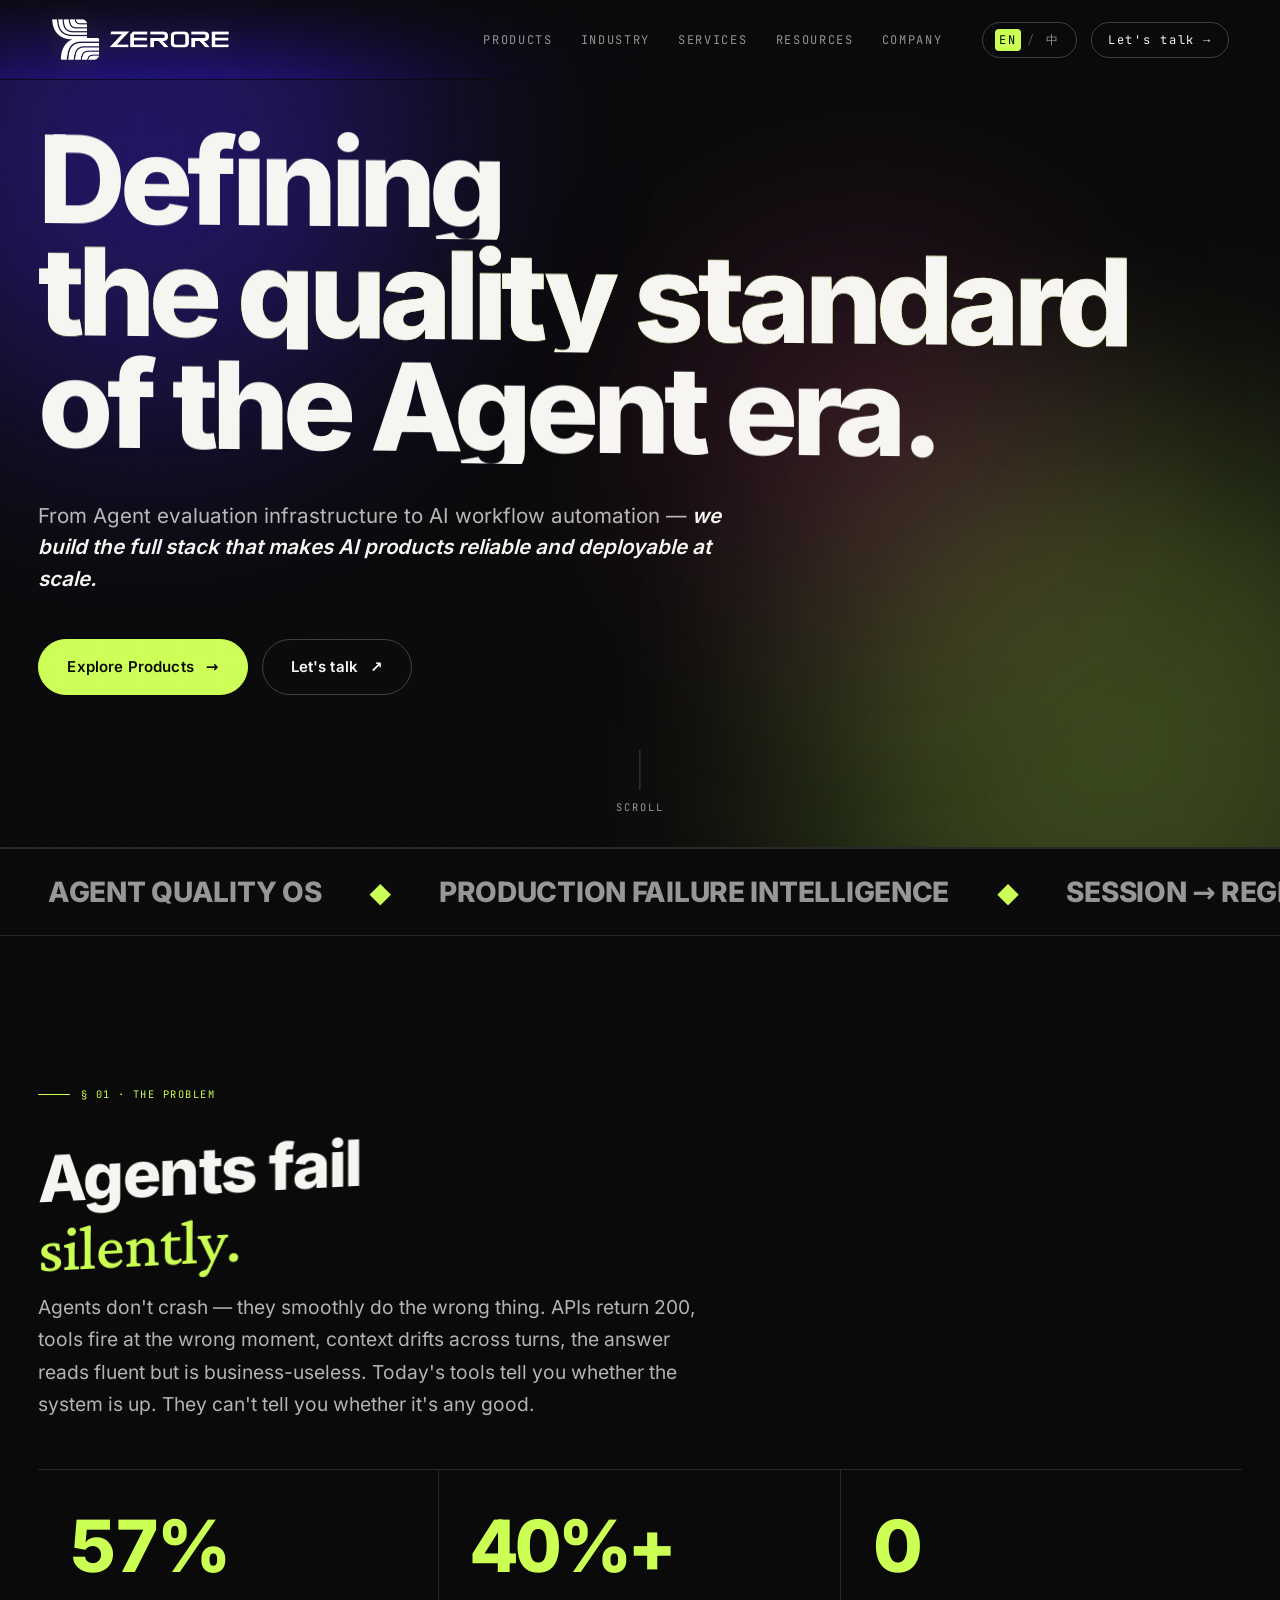
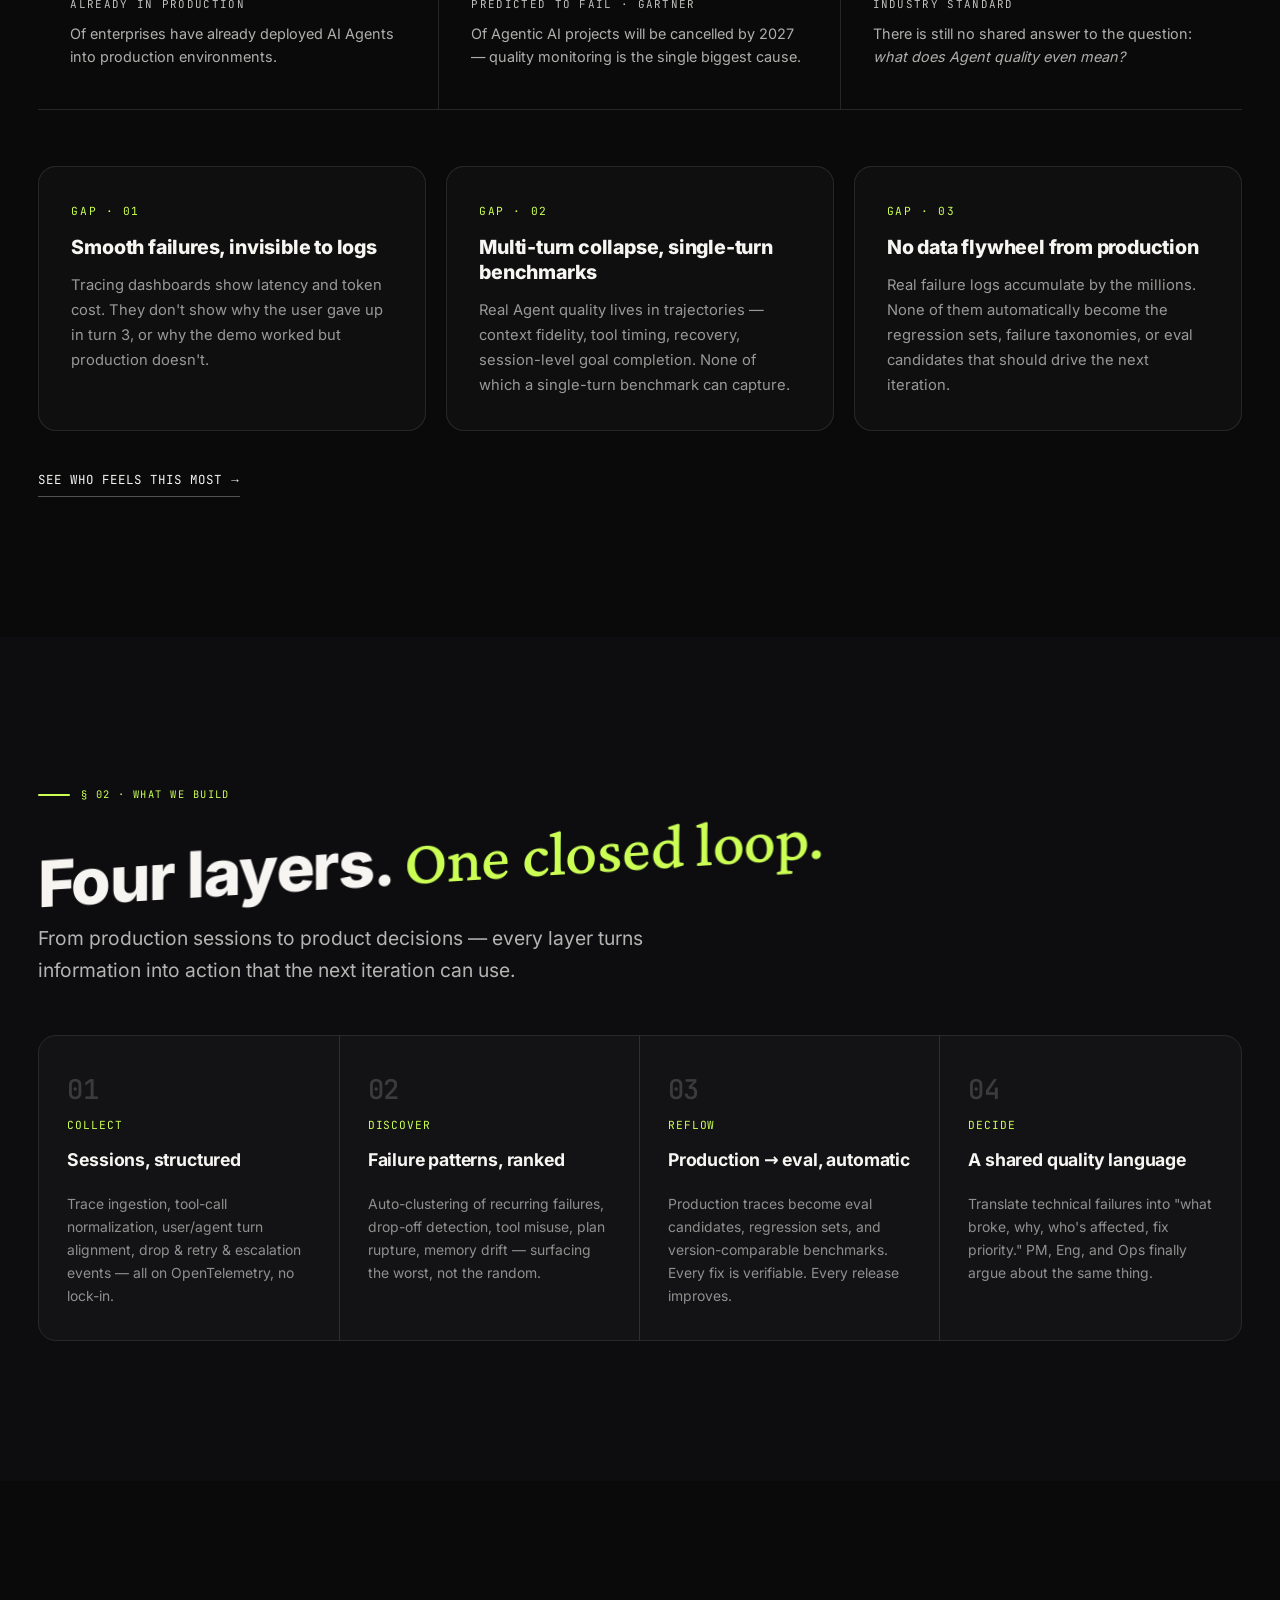
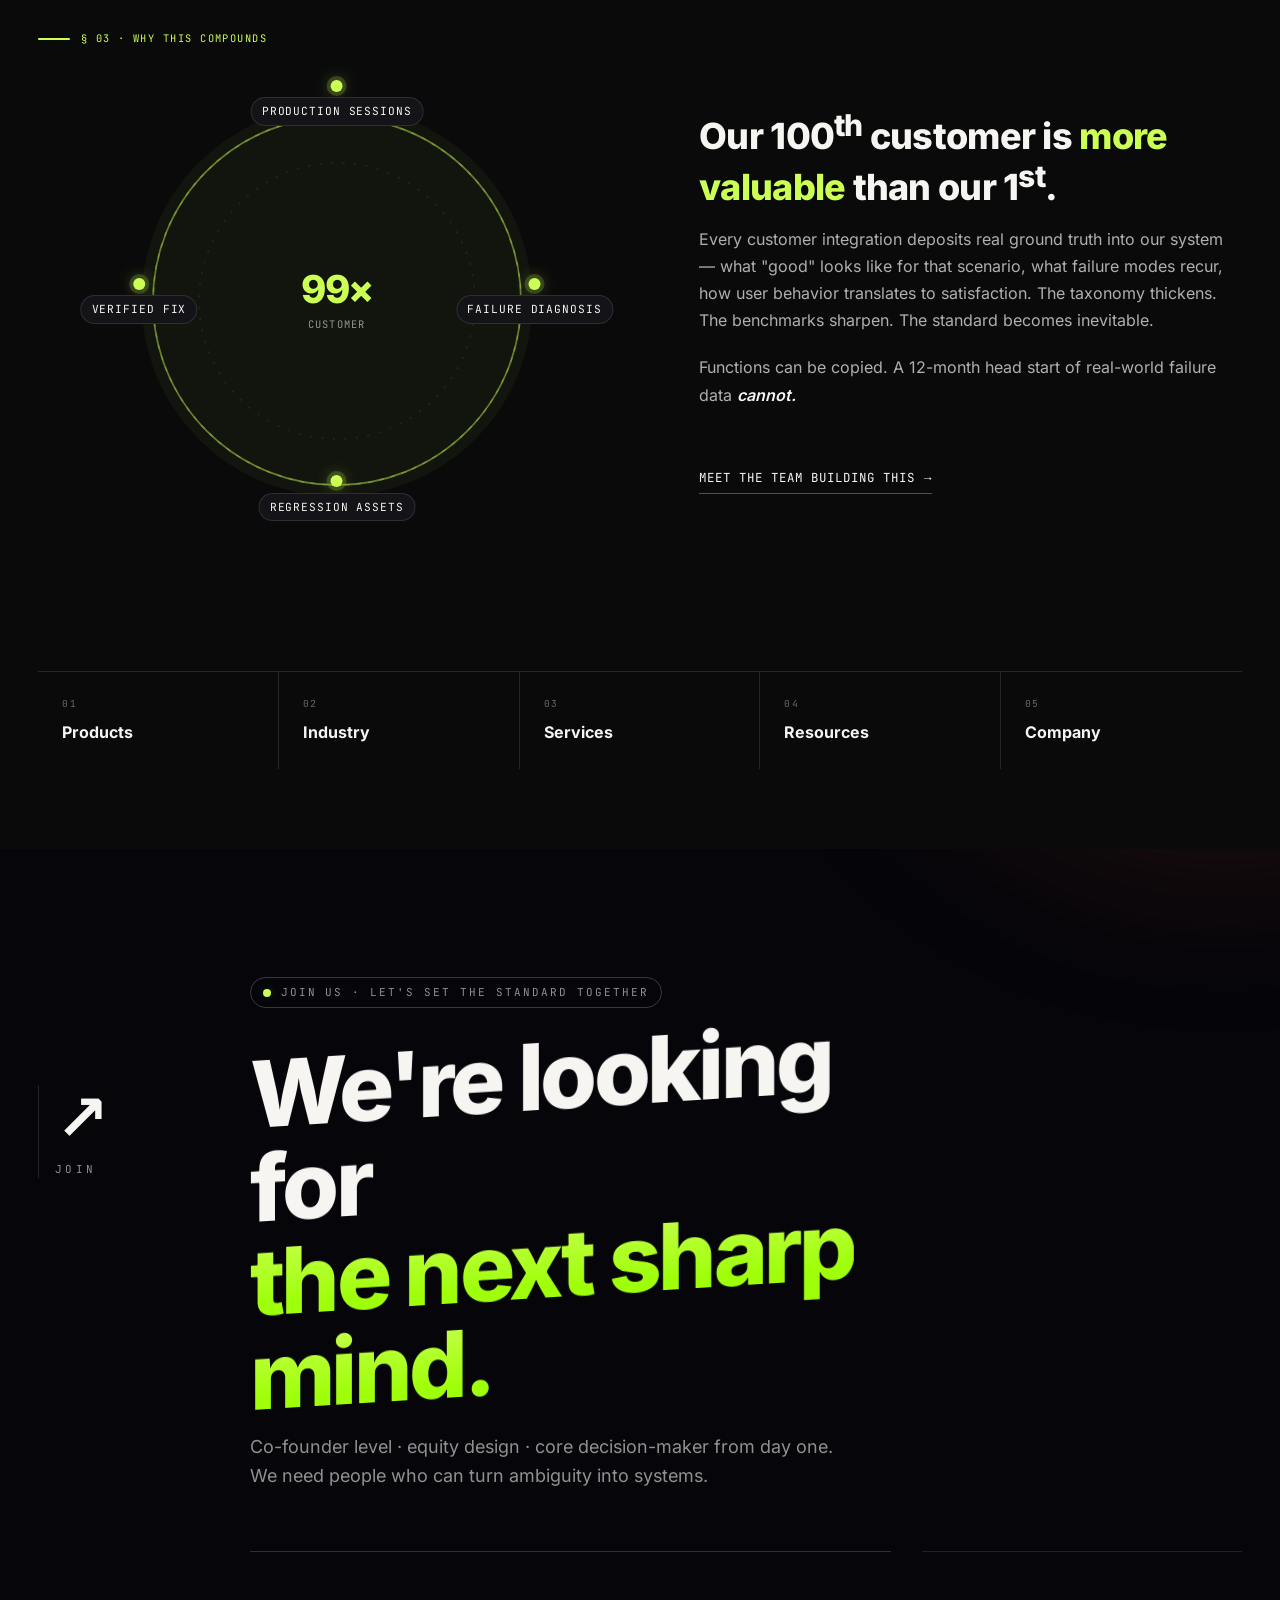
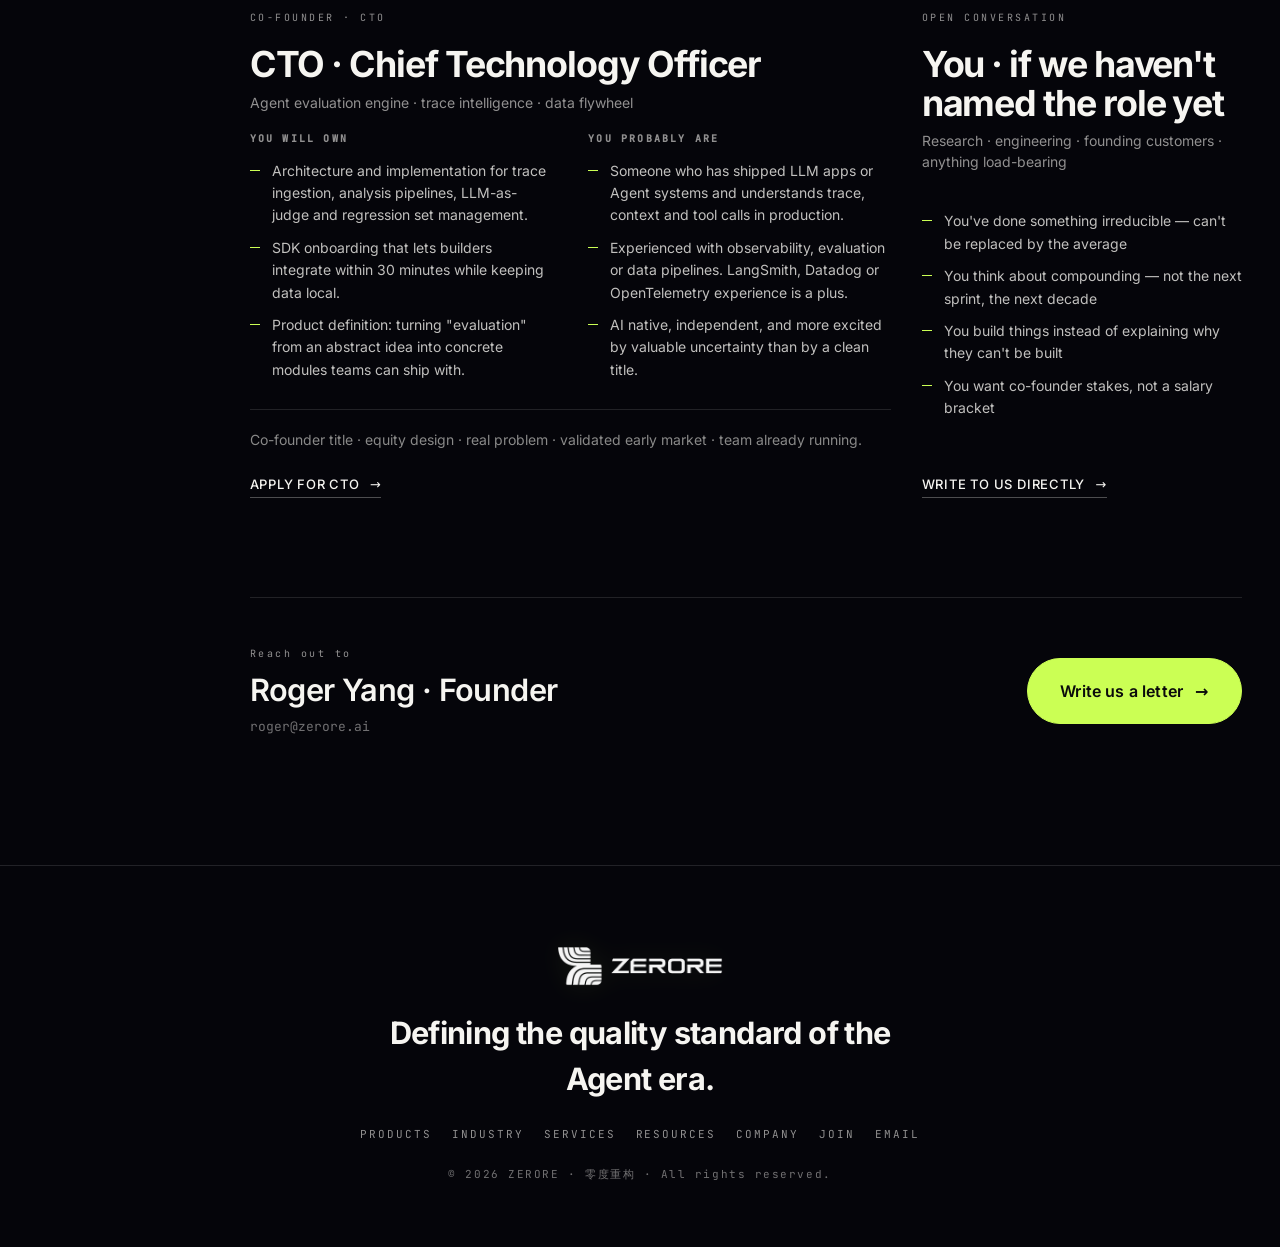
==== index.html @ 085e4333 "[fix] 精简首页首屏字体加载" ====
<!doctype html>
<html lang="en" data-lang="en">
  <head>
    <meta charset="utf-8">
    <meta name="viewport" content="width=device-width, initial-scale=1, viewport-fit=cover">
    <title>ZERORE · 零度重构 — Defining the quality standard of the Agent era.</title>
    <meta name="description" content="ZERORE is an AI-native Gen-Z studio. We are building Zeval, the quality operating system for Agent product teams — turning production failures into reusable evaluation assets.">
    <meta name="theme-color" content="#0a0a0b">
    <meta name="format-detection" content="telephone=no, email=no, address=no">
    <meta property="og:type" content="website">
    <meta property="og:site_name" content="ZERORE">
    <meta property="og:title" content="ZERORE · 零度重构">
    <meta property="og:description" content="Defining the quality standard of the Agent era.">
    <meta property="og:url" content="https://zerore.ai/">
    <meta property="og:image" content="https://zerore.ai/assets/og-cover.png">
    <meta name="twitter:card" content="summary_large_image">
    <meta name="twitter:title" content="ZERORE · 零度重构">
    <meta name="twitter:description" content="Defining the quality standard of the Agent era.">
    <meta name="twitter:image" content="https://zerore.ai/assets/og-cover.png">
    <link rel="canonical" href="https://zerore.ai/">
    <link rel="stylesheet" href="fonts-critical.css">
    <link rel="icon" type="image/png" sizes="32x32" href="assets/favicon-32.png">
    <link rel="icon" type="image/png" sizes="16x16" href="assets/favicon-16.png">
    <link rel="apple-touch-icon" href="assets/apple-touch-icon.png">
    <link rel="stylesheet" href="styles.css?v=20260513c">
    <script type="application/ld+json">
      {
        "@context": "https://schema.org",
        "@graph": [
          {
            "@type": "Organization",
            "name": "ZERORE",
            "alternateName": "零度重构",
            "url": "https://zerore.ai/",
            "email": "roger@zerore.ai",
            "description": "AI-native Gen-Z studio defining the quality standard of the Agent era."
          },
          {
            "@type": "Product",
            "name": "Zeval",
            "brand": { "@type": "Brand", "name": "ZERORE" },
            "description": "The quality operating system for Agent product teams."
          }
        ]
      }
    </script>
    <script>
      (function () {
        try {
          var stored = localStorage.getItem('zerore-lang');
          if (stored === 'zh' || stored === 'en') {
            document.documentElement.setAttribute('data-lang', stored);
            document.documentElement.setAttribute('lang', stored === 'zh' ? 'zh-CN' : 'en');
          }
        } catch (e) {}
      })();
    </script>
  </head>
  <body>
    <a class="skip-link" href="#main">
      <span lang="en">Skip to content</span><span lang="zh">跳到正文</span>
    </a>

    <div class="curtain" aria-hidden="true">
      <div class="curtain__mark">
        <span class="curtain__num">00</span>
        <img class="curtain__logo" src="assets/logo-full-white.webp?v=20260421b" alt="ZERORE">
      </div>
    </div>

    <div class="grain" aria-hidden="true"></div>
    <div class="cursor" aria-hidden="true"><span></span></div>

    <!-- NAV -->
    <header class="nav" id="nav">
      <a class="nav__brand" href="index.html" aria-label="ZERORE home">
        <img class="nav__logo" src="assets/logo-full-white.webp?v=20260421b" alt="ZERORE">
      </a>
      <nav class="nav__links" aria-label="Primary">
        <a href="products.html"><span lang="en">Products</span><span lang="zh">产品</span></a>
        <a href="industry.html"><span lang="en">Industry</span><span lang="zh">行业</span></a>
        <a href="services.html"><span lang="en">Services</span><span lang="zh">服务</span></a>
        <a href="resources.html"><span lang="en">Resources</span><span lang="zh">资源</span></a>
        <a href="company.html"><span lang="en">Company</span><span lang="zh">公司</span></a>
      </nav>
      <div class="nav__right">
        <button type="button" class="lang" id="langToggle" aria-label="Toggle language / 切换语言" aria-live="polite">
          <span class="lang__slot" data-lang-label="en">EN</span>
          <span class="lang__sep">/</span>
          <span class="lang__slot" data-lang-label="zh">中</span>
        </button>
        <a class="nav__cta" href="mailto:roger@zerore.ai?subject=ZERORE%20%E2%80%94%20Let%27s%20talk">
          <span lang="en">Let's talk</span><span lang="zh">聊聊合作</span>
          <span aria-hidden="true">→</span>
        </a>
      </div>
    </header>

    <main id="main">

      <!-- ════════════  HERO  ════════════ -->
      <section class="hero" id="top">
        <div class="hero__bg" aria-hidden="true">
          <span class="aurora aurora--a"></span>
          <span class="aurora aurora--b"></span>
          <span class="aurora aurora--c"></span>
        </div>

        <div class="shell hero__shell">
          <h1 class="hero__title" data-warp>
            <span lang="en" class="hero__en">
              <span class="hero__line"><span class="word" data-split>Defining</span></span>
              <span class="hero__line hero__line--accent"><span class="word" data-split>the quality standard</span></span>
              <span class="hero__line"><span class="word" data-split>of the Agent era.</span></span>
            </span>
            <span lang="zh" class="hero__zh">
              <span class="hero__line"><span class="word" data-split>我们正在定义</span></span>
              <span class="hero__line hero__line--accent"><span class="word" data-split>Agent 时代的</span></span>
              <span class="hero__line"><span class="word" data-split>质量标准。</span></span>
            </span>
          </h1>

          <p class="hero__sub reveal reveal--2">
            <span lang="en">
              From Agent evaluation infrastructure to AI workflow automation —
              <em>we build the full stack that makes AI products reliable and deployable at scale.</em>
            </span>
            <span lang="zh">
              从 Agent 评测基础设施到 AI 工作流落地，
              <em>我们构建让 AI 产品真正可靠、可规模化交付的全套能力。</em>
            </span>
          </p>

          <div class="hero__actions reveal reveal--3">
            <a class="btn btn--primary" href="products.html">
              <span lang="en">Explore Products</span><span lang="zh">探索产品</span>
              <span class="btn__arrow" aria-hidden="true">→</span>
            </a>
            <a class="btn btn--ghost" href="mailto:roger@zerore.ai?subject=ZERORE%20%E2%80%94%20Let%27s%20talk">
              <span lang="en">Let's talk</span><span lang="zh">聊聊合作</span>
              <span class="btn__arrow" aria-hidden="true">↗</span>
            </a>
          </div>
        </div>

        <div class="hero__scroll" aria-hidden="true">
          <span class="scroll-line"></span>
          <span class="scroll-label">SCROLL</span>
        </div>
      </section>

      <!-- ════════════  MARQUEE STRIP  ════════════ -->
      <div class="marquee" aria-hidden="true">
        <div class="marquee__track">
          <span>Agent Quality OS</span><span class="marquee__dot">◆</span>
          <span>Production Failure Intelligence</span><span class="marquee__dot">◆</span>
          <span>Session → Regression</span><span class="marquee__dot">◆</span>
          <span>Data Flywheel</span><span class="marquee__dot">◆</span>
          <span>Trajectory-level Eval</span><span class="marquee__dot">◆</span>
          <span>Implicit Signal Layer</span><span class="marquee__dot">◆</span>
          <span>定义 Agent 时代的质量标准</span><span class="marquee__dot">◆</span>
          <span>Agent Quality OS</span><span class="marquee__dot">◆</span>
          <span>Production Failure Intelligence</span><span class="marquee__dot">◆</span>
          <span>Session → Regression</span><span class="marquee__dot">◆</span>
          <span>Data Flywheel</span><span class="marquee__dot">◆</span>
          <span>Trajectory-level Eval</span><span class="marquee__dot">◆</span>
          <span>Implicit Signal Layer</span><span class="marquee__dot">◆</span>
          <span>定义 Agent 时代的质量标准</span><span class="marquee__dot">◆</span>
        </div>
      </div>

      <!-- ════════════  § 01 · THE PROBLEM  ════════════ -->
      <section class="story story--ink" id="problem">
        <div class="shell">
          <p class="story__rail reveal">
            <span lang="en">§ 01 · THE PROBLEM</span>
            <span lang="zh">§ 01 · 问题</span>
          </p>
          <h2 class="story__title reveal reveal--1" data-warp>
            <span lang="en">Agents fail<br><em>silently.</em></span>
            <span lang="zh">Agent 正在<br><em>无声地失效。</em></span>
          </h2>
          <p class="story__lede reveal reveal--2">
            <span lang="en">Agents don't crash — they smoothly do the wrong thing. APIs return 200, tools fire at the wrong moment, context drifts across turns, the answer reads fluent but is business-useless. Today's tools tell you whether the system is up. They can't tell you whether it's any good.</span>
            <span lang="zh">Agent 不会崩溃——它们顺滑地做错事。接口返回 200，工具在错误的时机被调用，上下文在多轮中悄悄漂移，回答看似通顺却毫无业务价值。现有工具只能告诉你系统"挂没挂"，无法告诉你它"好不好"。</span>
          </p>

          <div class="stats-banner reveal reveal--2">
            <div class="stat-cell">
              <span class="stat-cell__num"><em><span class="counter" data-counter-target="57" data-counter-suffix="%">0%</span></em></span>
              <span class="stat-cell__label"><span lang="en">Already in production</span><span lang="zh">已部署生产</span></span>
              <p class="stat-cell__body">
                <span lang="en">Of enterprises have already deployed AI Agents into production environments.</span>
                <span lang="zh">企业已将 AI Agent 部署至真实生产环境。</span>
              </p>
            </div>
            <div class="stat-cell">
              <span class="stat-cell__num"><em><span class="counter" data-counter-target="40" data-counter-suffix="%+">0%+</span></em></span>
              <span class="stat-cell__label"><span lang="en">Predicted to fail · Gartner</span><span lang="zh">预计失败 · Gartner</span></span>
              <p class="stat-cell__body">
                <span lang="en">Of Agentic AI projects will be cancelled by 2027 — quality monitoring is the single biggest cause.</span>
                <span lang="zh">的 Agentic AI 项目将于 2027 年前因质量监控缺失被叫停。</span>
              </p>
            </div>
            <div class="stat-cell">
              <span class="stat-cell__num"><em>0</em></span>
              <span class="stat-cell__label"><span lang="en">Industry standard</span><span lang="zh">行业标准</span></span>
              <p class="stat-cell__body">
                <span lang="en">There is still no shared answer to the question: <em>what does Agent quality even mean?</em></span>
                <span lang="zh">至今没有共同的答案来回答：<em>什么叫 Agent 质量合格？</em></span>
              </p>
            </div>
          </div>

          <div class="gaps-grid">
            <div class="gap-card reveal">
              <span class="gap-card__num">GAP · 01</span>
              <h3 class="gap-card__title">
                <span lang="en">Smooth failures, invisible to logs</span>
                <span lang="zh">顺滑的失败，日志看不见</span>
              </h3>
              <p class="gap-card__body">
                <span lang="en">Tracing dashboards show latency and token cost. They don't show why the user gave up in turn 3, or why the demo worked but production doesn't.</span>
                <span lang="zh">trace 看板能看延迟和 token 成本，但看不见用户为什么在第 3 轮放弃，也看不见 demo 能跑但生产不行的真正原因。</span>
              </p>
            </div>
            <div class="gap-card reveal reveal--1">
              <span class="gap-card__num">GAP · 02</span>
              <h3 class="gap-card__title">
                <span lang="en">Multi-turn collapse, single-turn benchmarks</span>
                <span lang="zh">多轮崩塌，单轮评测</span>
              </h3>
              <p class="gap-card__body">
                <span lang="en">Real Agent quality lives in trajectories — context fidelity, tool timing, recovery, session-level goal completion. None of which a single-turn benchmark can capture.</span>
                <span lang="zh">真正的质量发生在轨迹上——上下文保真、工具时机、错误恢复、会话级目标。这些是单轮 benchmark 永远抓不到的。</span>
              </p>
            </div>
            <div class="gap-card reveal reveal--2">
              <span class="gap-card__num">GAP · 03</span>
              <h3 class="gap-card__title">
                <span lang="en">No data flywheel from production</span>
                <span lang="zh">线上数据没有飞轮</span>
              </h3>
              <p class="gap-card__body">
                <span lang="en">Real failure logs accumulate by the millions. None of them automatically become the regression sets, failure taxonomies, or eval candidates that should drive the next iteration.</span>
                <span lang="zh">百万级失败日志在堆积，却没有一条自动变成下一版的回归集、失败分类或评测样本。</span>
              </p>
            </div>
          </div>

          <a class="story__link reveal" href="industry.html">
            <span lang="en">SEE WHO FEELS THIS MOST</span>
            <span lang="zh">看看哪些行业最痛</span>
            <span aria-hidden="true">→</span>
          </a>
        </div>
      </section>

      <!-- ════════════  § 02 · FOUR LAYERS  ════════════ -->
      <section class="story story--ink-soft" id="layers">
        <div class="shell">
          <p class="story__rail reveal">
            <span lang="en">§ 02 · WHAT WE BUILD</span>
            <span lang="zh">§ 02 · 我们在构建</span>
          </p>
          <h2 class="story__title reveal reveal--1" data-warp>
            <span lang="en">Four layers. <em>One closed loop.</em></span>
            <span lang="zh">四层能力，<em>一个闭环。</em></span>
          </h2>
          <p class="story__lede reveal reveal--2">
            <span lang="en">From production sessions to product decisions — every layer turns information into action that the next iteration can use.</span>
            <span lang="zh">从真实生产会话到产品决策——每一层都把信息转化为下一次迭代可使用的行动。</span>
          </p>

          <div class="layers-grid reveal reveal--1">
            <div class="layer-block">
              <span class="layer-block__num">01</span>
              <span class="layer-block__sub"><span lang="en">Collect</span><span lang="zh">采集</span></span>
              <h3 class="layer-block__title">
                <span lang="en">Sessions, structured</span>
                <span lang="zh">会话结构化</span>
              </h3>
              <p class="layer-block__body">
                <span lang="en">Trace ingestion, tool-call normalization, user/agent turn alignment, drop &amp; retry &amp; escalation events — all on OpenTelemetry, no lock-in.</span>
                <span lang="zh">trace 摄取、工具调用归一化、用户/Agent 轮次对齐，drop / retry / escalation 事件——基于 OpenTelemetry，无锁定。</span>
              </p>
            </div>
            <div class="layer-block">
              <span class="layer-block__num">02</span>
              <span class="layer-block__sub"><span lang="en">Discover</span><span lang="zh">发现</span></span>
              <h3 class="layer-block__title">
                <span lang="en">Failure patterns, ranked</span>
                <span lang="zh">失败模式排序</span>
              </h3>
              <p class="layer-block__body">
                <span lang="en">Auto-clustering of recurring failures, drop-off detection, tool misuse, plan rupture, memory drift — surfacing the worst, not the random.</span>
                <span lang="zh">自动聚类反复出现的失败、流失点识别、工具误用、计划断裂、记忆漂移——浮现最值得修的，而不是随机抽样。</span>
              </p>
            </div>
            <div class="layer-block">
              <span class="layer-block__num">03</span>
              <span class="layer-block__sub"><span lang="en">Reflow</span><span lang="zh">回流</span></span>
              <h3 class="layer-block__title">
                <span lang="en">Production → eval, automatic</span>
                <span lang="zh">线上自动转评测</span>
              </h3>
              <p class="layer-block__body">
                <span lang="en">Production traces become eval candidates, regression sets, and version-comparable benchmarks. Every fix is verifiable. Every release improves.</span>
                <span lang="zh">生产 trace 自动生成评测样本、回归集、版本可对比基准。每次修复都可验证，每次发版都在变好。</span>
              </p>
            </div>
            <div class="layer-block">
              <span class="layer-block__num">04</span>
              <span class="layer-block__sub"><span lang="en">Decide</span><span lang="zh">决策</span></span>
              <h3 class="layer-block__title">
                <span lang="en">A shared quality language</span>
                <span lang="zh">共同的质量语言</span>
              </h3>
              <p class="layer-block__body">
                <span lang="en">Translate technical failures into "what broke, why, who's affected, fix priority." PM, Eng, and Ops finally argue about the same thing.</span>
                <span lang="zh">把技术失败翻译为"哪里坏、为什么、影响谁、先修哪个"。PM、工程、运营终于在讨论同一件事。</span>
              </p>
            </div>
          </div>
        </div>
      </section>

      <!-- ════════════  § 03 · DATA FLYWHEEL  ════════════ -->
      <section class="story story--ink" id="flywheel">
        <div class="shell">
          <p class="story__rail reveal">
            <span lang="en">§ 03 · WHY THIS COMPOUNDS</span>
            <span lang="zh">§ 03 · 为什么会复利</span>
          </p>

          <div class="flywheel-grid">
            <!-- Visual flywheel -->
            <div class="flywheel reveal">
              <svg class="flywheel__svg" viewBox="0 0 400 400" aria-hidden="true">
                <circle class="glow" cx="200" cy="200" r="170"></circle>
                <circle class="ring" cx="200" cy="200" r="160"></circle>
                <circle class="ring" cx="200" cy="200" r="120" style="stroke-dasharray: 2 8; opacity:.4"></circle>
                <!-- arrows along the ring -->
                <g fill="none" stroke="rgba(203,255,84,.45)" stroke-width="1.5">
                  <path d="M 200 40 A 160 160 0 0 1 360 200" />
                  <path d="M 360 200 A 160 160 0 0 1 200 360" />
                  <path d="M 200 360 A 160 160 0 0 1 40 200" />
                  <path d="M 40 200 A 160 160 0 0 1 200 40" />
                </g>
              </svg>
              <!-- Nodes around the circle -->
              <div class="flywheel__node" style="top:7%; left:50%;">
                <span class="flywheel__node-dot"></span>
                <span class="flywheel__node-label"><span lang="en">PRODUCTION SESSIONS</span><span lang="zh">线上会话</span></span>
              </div>
              <div class="flywheel__node" style="top:50%; left:93%;">
                <span class="flywheel__node-dot"></span>
                <span class="flywheel__node-label"><span lang="en">FAILURE DIAGNOSIS</span><span lang="zh">失败诊断</span></span>
              </div>
              <div class="flywheel__node" style="top:93%; left:50%;">
                <span class="flywheel__node-dot"></span>
                <span class="flywheel__node-label"><span lang="en">REGRESSION ASSETS</span><span lang="zh">回归资产</span></span>
              </div>
              <div class="flywheel__node" style="top:50%; left:7%;">
                <span class="flywheel__node-dot"></span>
                <span class="flywheel__node-label"><span lang="en">VERIFIED FIX</span><span lang="zh">验证修复</span></span>
              </div>
              <!-- Center -->
              <div class="flywheel__center">
                <div class="flywheel__center-num"><span class="counter" data-counter-target="100" data-counter-suffix="×">0×</span></div>
                <div class="flywheel__center-label"><span lang="en">customer</span><span lang="zh">客户</span></div>
              </div>
            </div>

            <!-- Text -->
            <div class="flywheel-text">
              <h3 class="reveal reveal--1">
                <span lang="en">Our 100<sup>th</sup> customer is <em>more valuable</em> than our 1<sup>st</sup>.</span>
                <span lang="zh">我们的第 100 个客户，<em>比第 1 个更有价值。</em></span>
              </h3>
              <p class="reveal reveal--2">
                <span lang="en">Every customer integration deposits real ground truth into our system — what "good" looks like for that scenario, what failure modes recur, how user behavior translates to satisfaction. The taxonomy thickens. The benchmarks sharpen. The standard becomes inevitable.</span>
                <span lang="zh">每一次客户接入，都向系统沉淀真实的 ground truth——这个场景下"好"的样子、反复出现的失败模式、用户行为如何映射到满意度。分类持续加厚，基准持续锐化，标准走向不可逆。</span>
              </p>
              <p class="reveal reveal--3">
                <span lang="en">Functions can be copied. A 12-month head start of real-world failure data <em>cannot.</em></span>
                <span lang="zh">功能可以被复制。但 12 个月的真实失败数据飞轮，<em>无法被复制。</em></span>
              </p>
              <a class="story__link reveal" href="company.html">
                <span lang="en">MEET THE TEAM BUILDING THIS</span>
                <span lang="zh">见见正在做这件事的团队</span>
                <span aria-hidden="true">→</span>
              </a>
            </div>
          </div>
        </div>
      </section>

      <!-- ════════════  QUICK NAV STRIP  ════════════ -->
      <section class="quick-nav">
        <div class="shell">
          <div class="quick-nav__row reveal">
            <a href="products.html">
              <span class="quick-nav__num">01</span>
              <span class="quick-nav__name"><span lang="en">Products</span><span lang="zh">产品 →</span></span>
            </a>
            <a href="industry.html">
              <span class="quick-nav__num">02</span>
              <span class="quick-nav__name"><span lang="en">Industry</span><span lang="zh">行业 →</span></span>
            </a>
            <a href="services.html">
              <span class="quick-nav__num">03</span>
              <span class="quick-nav__name"><span lang="en">Services</span><span lang="zh">服务 →</span></span>
            </a>
            <a href="resources.html">
              <span class="quick-nav__num">04</span>
              <span class="quick-nav__name"><span lang="en">Resources</span><span lang="zh">资源 →</span></span>
            </a>
            <a href="company.html">
              <span class="quick-nav__num">05</span>
              <span class="quick-nav__name"><span lang="en">Company</span><span lang="zh">公司 →</span></span>
            </a>
          </div>
        </div>
      </section>

      <!-- ════════════  JOIN  ════════════ -->
      <section class="section section--ink section--join" id="join">
        <div class="join__aurora" aria-hidden="true">
          <span class="aurora aurora--f"></span>
        </div>

        <div class="shell section--split">
          <aside class="section__rail">
            <span class="rail__i">↗</span>
            <span class="rail__k">
              <span lang="en">JOIN</span><span lang="zh">加入</span>
            </span>
          </aside>

          <div class="section__body">
            <header class="section__head section__head--dark">
              <p class="eyebrow eyebrow--light reveal">
                <span class="dot"></span>
                <span lang="en">Join us · let's set the standard together</span>
                <span lang="zh">一起把标准做出来</span>
              </p>
              <h2 class="section__title section__title--dark section__title--xl reveal reveal--1" data-warp>
                <span lang="en">
                  We're looking for<br>
                  <em>the next sharp mind.</em>
                </span>
                <span lang="zh">
                  我们正在寻找<br>
                  <em>锐利的思考者</em>
                </span>
              </h2>
              <p class="section__lede section__lede--dark reveal reveal--2">
                <span lang="en">
                  Co-founder level · equity design · core decision-maker from day one.<br>
                  We need people who can turn ambiguity into systems.
                </span>
                <span lang="zh">
                  联合创始人身份 · 参与股权设计 · 从第一天起进入核心决策。<br>
                  我们需要能把模糊问题做成系统的人。
                </span>
              </p>
            </header>

            <div class="roles">
              <article class="role role--featured reveal">
                <header class="role__head">
                  <span class="role__tag">CO-FOUNDER · CTO</span>
                  <h3>
                    <span lang="en">CTO · Chief Technology Officer</span>
                    <span lang="zh">CTO · 首席技术官</span>
                  </h3>
                  <p class="role__sub">
                    <span lang="en">Agent evaluation engine · trace intelligence · data flywheel</span>
                    <span lang="zh">Agent 评测引擎 · Trace 智能分析 · 数据飞轮</span>
                  </p>
                </header>
                <div class="role__sections">
                  <section class="role__section">
                    <h4><span lang="en">You will own</span><span lang="zh">你会负责</span></h4>
                    <ul class="role__list">
                      <li>
                        <span lang="en">Architecture and implementation for trace ingestion, analysis pipelines, LLM-as-judge and regression set management.</span>
                        <span lang="zh">评测引擎的系统架构与工程实现：trace 摄取、分析 pipeline、LLM-as-judge 框架和回归测试集管理。</span>
                      </li>
                      <li>
                        <span lang="en">SDK onboarding that lets builders integrate within 30 minutes while keeping data local.</span>
                        <span lang="zh">设计并推进 SDK 接入体验：让 builder 能在 30 分钟内完成接入，数据不出本地。</span>
                      </li>
                      <li>
                        <span lang="en">Product definition: turning "evaluation" from an abstract idea into concrete modules teams can ship with.</span>
                        <span lang="zh">参与产品定义：把"评测"这件抽象的事情拆成可工程化、可交付的模块。</span>
                      </li>
                    </ul>
                  </section>
                  <section class="role__section">
                    <h4><span lang="en">You probably are</span><span lang="zh">你大概是</span></h4>
                    <ul class="role__list">
                      <li>
                        <span lang="en">Someone who has shipped LLM apps or Agent systems and understands trace, context and tool calls in production.</span>
                        <span lang="zh">做过 LLM 应用 / Agent 系统完整工程链路，知道 trace、context、tool call 在生产环境里怎么流转。</span>
                      </li>
                      <li>
                        <span lang="en">Experienced with observability, evaluation or data pipelines. LangSmith, Datadog or OpenTelemetry experience is a plus.</span>
                        <span lang="zh">对可观测性、评测、数据 pipeline 有真实工程经验；做过 LangSmith、Datadog、OpenTelemetry 相关接入是加分项。</span>
                      </li>
                      <li>
                        <span lang="en">AI native, independent, and more excited by valuable uncertainty than by a clean title.</span>
                        <span lang="zh">AI Native，能独立提出技术方案并动手做出来；在乎"有价值的事"多于 title，愿意在早期不确定性里换更大的空间。</span>
                      </li>
                    </ul>
                  </section>
                </div>
                <div class="role__offer">
                  <span lang="en">Co-founder title · equity design · real problem · validated early market · team already running.</span>
                  <span lang="zh">联合创始人身份 · 参与公司股权设计 · 真实存在且市场刚被验证的问题 · 一支已经在跑的团队。</span>
                </div>
                <a class="role__cta" href="mailto:roger@zerore.ai?subject=ZERORE%20CTO%20application">
                  <span lang="en">Apply for CTO</span>
                  <span lang="zh">申请 CTO 岗位</span>
                  <span class="btn__arrow" aria-hidden="true">→</span>
                </a>
              </article>

              <article class="role role--open reveal reveal--1">
                <header class="role__head">
                  <span class="role__tag">OPEN CONVERSATION</span>
                  <h3>
                    <span lang="en">You · if we haven't named the role yet</span>
                    <span lang="zh">你 · 如果还没有一个岗位名能框住你</span>
                  </h3>
                  <p class="role__sub">
                    <span lang="en">Research · engineering · founding customers · anything load-bearing</span>
                    <span lang="zh">研究 · 工程 · 首批共生客户 · 任何承重的位置</span>
                  </p>
                </header>
                <ul class="role__list">
                  <li><span lang="en">You've done something irreducible — can't be replaced by the average</span><span lang="zh">做过别人替代不了的事 —— 独特到不能被平均</span></li>
                  <li><span lang="en">You think about compounding — not the next sprint, the next decade</span><span lang="zh">你的时间尺度是复利，不是冲刺</span></li>
                  <li><span lang="en">You build things instead of explaining why they can't be built</span><span lang="zh">你把想法落地，而不是解释为什么做不了</span></li>
                  <li><span lang="en">You want co-founder stakes, not a salary bracket</span><span lang="zh">你要的是合伙人位置，不是薪资区间</span></li>
                </ul>
                <a class="role__cta" href="mailto:roger@zerore.ai?subject=ZERORE%20%E2%80%94%20I%20want%20in">
                  <span lang="en">Write to us directly</span>
                  <span lang="zh">直接写信给我们</span>
                  <span class="btn__arrow" aria-hidden="true">→</span>
                </a>
              </article>
            </div>

            <div class="join__contact reveal">
              <div>
                <p class="contact__k"><span lang="en">Reach out to</span><span lang="zh">联系我们</span></p>
                <p class="contact__v">Roger Yang · Founder</p>
                <p class="contact__email">roger@zerore.ai</p>
              </div>
              <a class="btn btn--primary btn--lg" href="mailto:roger@zerore.ai?subject=ZERORE%20%E2%80%94%20Let%27s%20talk">
                <span lang="en">Write us a letter</span>
                <span lang="zh">写一封信给我们</span>
                <span class="btn__arrow" aria-hidden="true">→</span>
              </a>
            </div>
          </div>
        </div>
      </section>

      <!-- ════════════  FOOTER  ════════════ -->
      <footer class="foot">
        <div class="shell foot__shell">
          <div class="foot__brand">
            <img class="foot__logo" src="assets/logo-full-white.webp?v=20260421b" alt="ZERORE">
          </div>
          <p class="foot__tag">
            <span lang="en">Defining the quality standard of the Agent era.</span>
            <span lang="zh">定义 Agent 时代的质量标准。</span>
          </p>
          <ul class="foot__links">
            <li><a href="products.html"><span lang="en">Products</span><span lang="zh">产品</span></a></li>
            <li><a href="industry.html"><span lang="en">Industry</span><span lang="zh">行业</span></a></li>
            <li><a href="services.html"><span lang="en">Services</span><span lang="zh">服务</span></a></li>
            <li><a href="resources.html"><span lang="en">Resources</span><span lang="zh">资源</span></a></li>
            <li><a href="company.html"><span lang="en">Company</span><span lang="zh">公司</span></a></li>
            <li><a href="#join"><span lang="en">Join</span><span lang="zh">加入</span></a></li>
            <li><a href="mailto:roger@zerore.ai">Email</a></li>
          </ul>
          <p class="foot__copy">© 2026 ZERORE · 零度重构 · All rights reserved.</p>
        </div>
      </footer>
    </main>

    <script>
      (function () {
        var html = document.documentElement;
        var toggle = document.getElementById('langToggle');
        function applyLang(lang) {
          html.setAttribute('data-lang', lang);
          html.setAttribute('lang', lang === 'zh' ? 'zh-CN' : 'en');
          if (toggle) {
            toggle.querySelectorAll('[data-lang-label]').forEach(function (el) {
              el.classList.toggle('is-active', el.dataset.langLabel === lang);
            });
          }
          try { localStorage.setItem('zerore-lang', lang); } catch (e) {}
        }
        var initial = html.getAttribute('data-lang') || 'en';
        applyLang(initial);
        if (toggle) {
          toggle.addEventListener('click', function () {
            applyLang(html.getAttribute('data-lang') === 'zh' ? 'en' : 'zh');
          });
        }
        (function () {
          var ready = false, minWait = false;
          function liftCurtain() {
            if (ready && minWait) {
              document.body.classList.add('is-loaded');
              setTimeout(function () { document.body.classList.add('is-settled'); }, 900);
            }
          }
          document.addEventListener('DOMContentLoaded', function () { ready = true; liftCurtain(); });
          setTimeout(function () { minWait = true; liftCurtain(); }, 900);
        }());
        var nav = document.getElementById('nav');
        var darkSections = document.querySelectorAll('.story--ink, .section--ink, .section--dark');
        function onScroll() {
          nav.classList.toggle('nav--scrolled', window.scrollY > 24);
          // Detect if nav sits over a dark section — flips logo + text colors
          var navBottom = nav.getBoundingClientRect().bottom;
          var overDark = false;
          darkSections.forEach(function (s) {
            var r = s.getBoundingClientRect();
            if (r.top <= navBottom && r.bottom >= 0) overDark = true;
          });
          nav.classList.toggle('nav--over-dark', overDark);
        }
        window.addEventListener('scroll', onScroll, { passive: true });
        onScroll();
        var io = new IntersectionObserver(function (entries) {
          entries.forEach(function (e) {
            if (e.isIntersecting) { e.target.classList.add('is-visible'); io.unobserve(e.target); }
          });
        }, { threshold: 0.14, rootMargin: '0px 0px -40px 0px' });
        document.querySelectorAll('.reveal').forEach(function (el) { io.observe(el); });

        /* ───────── Counter animation ───────── */
        function animateCounter(el) {
          var target = parseFloat(el.dataset.counterTarget) || 0;
          var suffix = el.dataset.counterSuffix || '';
          var duration = 1800;
          var start = performance.now();
          function tick(now) {
            var t = Math.min(1, (now - start) / duration);
            // ease-out cubic
            var eased = 1 - Math.pow(1 - t, 3);
            var current = Math.round(target * eased);
            el.textContent = current + suffix;
            if (t < 1) requestAnimationFrame(tick);
          }
          requestAnimationFrame(tick);
        }
        var counterIO = new IntersectionObserver(function (entries) {
          entries.forEach(function (e) {
            if (e.isIntersecting) {
              animateCounter(e.target);
              counterIO.unobserve(e.target);
            }
          });
        }, { threshold: 0.5 });
        document.querySelectorAll('.counter[data-counter-target]').forEach(function (el) {
          counterIO.observe(el);
        });
        var warpTargets = document.querySelectorAll('[data-warp]');
        var reduceMotion = window.matchMedia('(prefers-reduced-motion: reduce)').matches;
        if (!reduceMotion && warpTargets.length) {
          var vh = window.innerHeight;
          function onWarp() {
            warpTargets.forEach(function (el) {
              var rect = el.getBoundingClientRect();
              var center = rect.top + rect.height / 2;
              var d = (center - vh / 2) / vh;
              var skew = Math.max(-6, Math.min(6, d * 6));
              var translate = Math.max(-40, Math.min(40, d * 40));
              el.style.transform = 'translate3d(0,' + (-translate * 0.2) + 'px,0) skewY(' + (skew * -0.6) + 'deg)';
            });
          }
          window.addEventListener('scroll', onWarp, { passive: true });
          window.addEventListener('resize', function () { vh = window.innerHeight; onWarp(); });
          onWarp();
        }
        var auroras = document.querySelectorAll('.aurora');
        window.addEventListener('scroll', function () {
          var y = window.scrollY;
          auroras.forEach(function (a, i) {
            a.style.transform = 'translate3d(0,' + (y * 0.06 * (i % 2 ? -1 : 1)) + 'px,0)';
          });
        }, { passive: true });
        var cursor = document.querySelector('.cursor');
        if (cursor && matchMedia('(pointer: fine)').matches) {
          var cx = 0, cy = 0, tx = 0, ty = 0, raf;
          function loop() {
            cx += (tx - cx) * 0.18; cy += (ty - cy) * 0.18;
            cursor.style.transform = 'translate3d(' + cx + 'px,' + cy + 'px,0)';
            raf = requestAnimationFrame(loop);
          }
          window.addEventListener('pointermove', function (e) {
            tx = e.clientX; ty = e.clientY;
            if (!raf) loop();
            cursor.classList.add('is-active');
          });
          window.addEventListener('pointerleave', function () { cursor.classList.remove('is-active'); });
          document.querySelectorAll('a,button,.role,.hub__card')
            .forEach(function (el) {
              el.addEventListener('pointerenter', function () { cursor.classList.add('is-hover'); });
              el.addEventListener('pointerleave', function () { cursor.classList.remove('is-hover'); });
            });
        }
      })();
    </script>
  </body>
</html>
---- fonts-critical.css ----
/* 首页首屏字体：只保留实际会触发下载的 Latin 字体声明。 */
@font-face {
  font-family: 'Inter';
  font-style: normal;
  font-weight: 400;
  font-display: swap;
  src: url(assets/fonts/inter-56724408.woff2) format('woff2');
  unicode-range: U+0000-00FF, U+0131, U+0152-0153, U+02BB-02BC, U+02C6, U+02DA, U+02DC, U+0304, U+0308, U+0329, U+2000-206F, U+20AC, U+2122, U+2191, U+2193, U+2212, U+2215, U+FEFF, U+FFFD;
}

@font-face {
  font-family: 'Inter';
  font-style: normal;
  font-weight: 500;
  font-display: swap;
  src: url(assets/fonts/inter-56724408.woff2) format('woff2');
  unicode-range: U+0000-00FF, U+0131, U+0152-0153, U+02BB-02BC, U+02C6, U+02DA, U+02DC, U+0304, U+0308, U+0329, U+2000-206F, U+20AC, U+2122, U+2191, U+2193, U+2212, U+2215, U+FEFF, U+FFFD;
}

@font-face {
  font-family: 'Inter';
  font-style: normal;
  font-weight: 600;
  font-display: swap;
  src: url(assets/fonts/inter-56724408.woff2) format('woff2');
  unicode-range: U+0000-00FF, U+0131, U+0152-0153, U+02BB-02BC, U+02C6, U+02DA, U+02DC, U+0304, U+0308, U+0329, U+2000-206F, U+20AC, U+2122, U+2191, U+2193, U+2212, U+2215, U+FEFF, U+FFFD;
}

@font-face {
  font-family: 'Inter';
  font-style: normal;
  font-weight: 700;
  font-display: swap;
  src: url(assets/fonts/inter-56724408.woff2) format('woff2');
  unicode-range: U+0000-00FF, U+0131, U+0152-0153, U+02BB-02BC, U+02C6, U+02DA, U+02DC, U+0304, U+0308, U+0329, U+2000-206F, U+20AC, U+2122, U+2191, U+2193, U+2212, U+2215, U+FEFF, U+FFFD;
}

@font-face {
  font-family: 'Inter';
  font-style: normal;
  font-weight: 800;
  font-display: swap;
  src: url(assets/fonts/inter-56724408.woff2) format('woff2');
  unicode-range: U+0000-00FF, U+0131, U+0152-0153, U+02BB-02BC, U+02C6, U+02DA, U+02DC, U+0304, U+0308, U+0329, U+2000-206F, U+20AC, U+2122, U+2191, U+2193, U+2212, U+2215, U+FEFF, U+FFFD;
}

@font-face {
  font-family: 'JetBrains Mono';
  font-style: normal;
  font-weight: 400;
  font-display: swap;
  src: url(assets/fonts/jetbrainsmono-480c0625.woff2) format('woff2');
  unicode-range: U+0000-00FF, U+0131, U+0152-0153, U+02BB-02BC, U+02C6, U+02DA, U+02DC, U+0304, U+0308, U+0329, U+2000-206F, U+20AC, U+2122, U+2191, U+2193, U+2212, U+2215, U+FEFF, U+FFFD;
}

@font-face {
  font-family: 'JetBrains Mono';
  font-style: normal;
  font-weight: 500;
  font-display: swap;
  src: url(assets/fonts/jetbrainsmono-480c0625.woff2) format('woff2');
  unicode-range: U+0000-00FF, U+0131, U+0152-0153, U+02BB-02BC, U+02C6, U+02DA, U+02DC, U+0304, U+0308, U+0329, U+2000-206F, U+20AC, U+2122, U+2191, U+2193, U+2212, U+2215, U+FEFF, U+FFFD;
}

@font-face {
  font-family: 'Crimson Pro';
  font-style: normal;
  font-weight: 400;
  font-display: swap;
  src: url(assets/fonts/crimsonpro-56478c1d.woff2) format('woff2');
  unicode-range: U+0000-00FF, U+0131, U+0152-0153, U+02BB-02BC, U+02C6, U+02DA, U+02DC, U+0304, U+0308, U+0329, U+2000-206F, U+20AC, U+2122, U+2191, U+2193, U+2212, U+2215, U+FEFF, U+FFFD;
}

@font-face {
  font-family: 'Crimson Pro';
  font-style: normal;
  font-weight: 500;
  font-display: swap;
  src: url(assets/fonts/crimsonpro-56478c1d.woff2) format('woff2');
  unicode-range: U+0000-00FF, U+0131, U+0152-0153, U+02BB-02BC, U+02C6, U+02DA, U+02DC, U+0304, U+0308, U+0329, U+2000-206F, U+20AC, U+2122, U+2191, U+2193, U+2212, U+2215, U+FEFF, U+FFFD;
}

@font-face {
  font-family: 'Crimson Pro';
  font-style: normal;
  font-weight: 600;
  font-display: swap;
  src: url(assets/fonts/crimsonpro-56478c1d.woff2) format('woff2');
  unicode-range: U+0000-00FF, U+0131, U+0152-0153, U+02BB-02BC, U+02C6, U+02DA, U+02DC, U+0304, U+0308, U+0329, U+2000-206F, U+20AC, U+2122, U+2191, U+2193, U+2212, U+2215, U+FEFF, U+FFFD;
}
---- styles.css ----
/* ══════════════════════════════════════════════════════════════════
   ZERORE · 零度重构  — landing stylesheet
   AndAgain-inspired. Dark-first. Bilingual.
   ══════════════════════════════════════════════════════════════════ */

/* ───────── Reset + tokens ───────── */
*, *::before, *::after { box-sizing: border-box; }
html, body { margin: 0; padding: 0; }

html {
  background: #0a0a0b;
  color: #f6f5f1;
  text-rendering: optimizeLegibility;
  -webkit-font-smoothing: antialiased;
  scroll-behavior: smooth;
  overflow-x: hidden;
}

:root {
  /* Colors */
  --ink-950: #05050a;
  --ink-900: #0a0a0b;
  --ink-850: #0d0d10;
  --ink-800: #131318;
  --ink-700: #1b1b22;
  --ink-600: #2a2a33;

  --paper-100: #f6f5f1;
  --paper-200: #ecebe6;
  --paper-300: #d5d4cf;

  --lime: #cbff54;
  --lime-soft: rgba(203, 255, 84, 0.16);
  --lime-line: rgba(203, 255, 84, 0.38);

  --mute-on-dark: rgba(246, 245, 241, 0.58);
  --line-on-dark: rgba(246, 245, 241, 0.12);
  --line-on-dark-strong: rgba(246, 245, 241, 0.22);

  /* Typography */
  --font-sans: "Inter", system-ui, -apple-system, "Segoe UI", sans-serif;
  --font-zh: "PingFang SC", "Hiragino Sans GB", "Microsoft YaHei", "Noto Sans SC", sans-serif;
  --font-mono: "JetBrains Mono", ui-monospace, "SF Mono", Menlo, monospace;

  /* Motion */
  --ease: cubic-bezier(0.22, 1, 0.36, 1);
  --ease-swift: cubic-bezier(0.4, 0, 0.2, 1);

  /* Layout */
  --shell-w: min(1440px, 94vw);
  --nav-h: 68px;
}

body {
  font-family: var(--font-sans);
  background: var(--ink-900);
  color: var(--paper-100);
  font-size: 16px;
  line-height: 1.5;
  font-feature-settings: "ss01", "cv11";
  min-height: 100vh;
  overflow-x: hidden;
}

img, svg, video { display: block; max-width: 100%; }
button { font: inherit; color: inherit; background: none; border: 0; cursor: pointer; }
a { color: inherit; text-decoration: none; }

::selection { background: var(--lime); color: var(--ink-900); }

/* ───────── Bilingual visibility (data-lang on <html>) ───────── */
html[data-lang="en"] [lang="zh"] { display: none !important; }
html[data-lang="zh"] [lang="en"] { display: none !important; }

html[data-lang="zh"] body { font-family: var(--font-zh), var(--font-sans); }

/* ───────── Skip link ───────── */
.skip-link {
  position: fixed;
  top: -100px;
  left: 16px;
  padding: 10px 16px;
  background: var(--lime);
  color: var(--ink-900);
  font-weight: 600;
  border-radius: 999px;
  z-index: 200;
  transition: top 200ms var(--ease);
}
.skip-link:focus { top: 12px; }

/* ───────── Grain ───────── */
.grain {
  position: fixed;
  inset: 0;
  pointer-events: none;
  z-index: 1;
  opacity: 0.08;
  mix-blend-mode: overlay;
  background-image:
    radial-gradient(rgba(255,255,255,0.9) 1px, transparent 1px),
    radial-gradient(rgba(255,255,255,0.55) 1px, transparent 1px);
  background-size: 2.5px 2.5px, 4px 4px;
  background-position: 0 0, 1px 1px;
}

/* ───────── Cursor follower ───────── */
.cursor {
  position: fixed;
  left: 0; top: 0;
  width: 16px; height: 16px;
  pointer-events: none;
  z-index: 150;
  mix-blend-mode: difference;
  opacity: 0;
  transition: opacity 200ms var(--ease);
  margin-left: -8px; margin-top: -8px;
}
.cursor span {
  display: block;
  width: 100%; height: 100%;
  border-radius: 999px;
  background: #fff;
  transition: transform 260ms var(--ease), background 260ms var(--ease);
}
.cursor.is-active { opacity: 1; }
.cursor.is-hover span { transform: scale(3.2); background: var(--lime); }
@media (hover: none), (pointer: coarse) { .cursor { display: none; } }

/* ───────── Page-load curtain ───────── */
.curtain {
  position: fixed;
  inset: 0;
  z-index: 300;
  background: var(--ink-950);
  display: grid;
  place-items: center;
  transform: translateY(0);
  transition: transform 900ms cubic-bezier(0.76, 0, 0.24, 1);
}
.curtain__mark {
  display: flex;
  align-items: center;
  gap: 24px;
  color: var(--paper-100);
  font-family: var(--font-sans);
  letter-spacing: -0.04em;
}
.curtain__num {
  font-family: var(--font-mono);
  font-size: 14px;
  color: var(--lime);
  letter-spacing: 0.2em;
}
.curtain__logo {
  width: clamp(240px, 34vw, 460px);
  height: auto;
  display: block;
  filter: drop-shadow(0 0 28px rgba(203, 255, 84, 0.12));
  opacity: 0;
  transform: translateY(14px);
  animation: curtainWord 800ms var(--ease) 100ms forwards;
}
@keyframes curtainWord {
  to { opacity: 1; transform: translateY(0); }
}
body.is-loaded .curtain { transform: translateY(-101%); }
body.is-settled .curtain { display: none; }

/* ───────── Nav ───────── */
.nav {
  position: fixed;
  top: 0; left: 0; right: 0;
  z-index: 100;
  display: flex;
  align-items: center;
  gap: 16px;
  padding: 18px clamp(20px, 4vw, 56px);
  background: linear-gradient(to bottom, rgba(10,10,11,0.85), rgba(10,10,11,0));
  backdrop-filter: saturate(140%) blur(0px);
  -webkit-backdrop-filter: saturate(140%) blur(0px);
  transition: backdrop-filter 260ms var(--ease), background 260ms var(--ease), padding 260ms var(--ease), border-color 260ms var(--ease);
  border-bottom: 1px solid transparent;
}
.nav--scrolled {
  padding: 12px clamp(20px, 4vw, 56px);
  background: rgba(10,10,11,0.7);
  backdrop-filter: saturate(160%) blur(14px);
  -webkit-backdrop-filter: saturate(160%) blur(14px);
  border-bottom: 1px solid var(--line-on-dark);
}
.nav__brand {
  display: flex;
  align-items: center;
  flex: 0 0 auto;
  transition: transform 220ms var(--ease), opacity 220ms var(--ease);
}
.nav__logo {
  width: clamp(152px, 14vw, 196px);
  height: auto;
  display: block;
  filter: drop-shadow(0 0 14px rgba(203, 255, 84, 0.1));
  transition: filter 220ms var(--ease), opacity 220ms var(--ease);
}
.nav__brand:hover {
  transform: translateY(-1px);
}
.nav__brand:hover .nav__logo {
  filter: drop-shadow(0 0 18px rgba(203, 255, 84, 0.18));
}
.nav__links {
  display: flex;
  gap: 28px;
  margin-left: auto;
  font-family: var(--font-mono);
  font-size: 12px;
  letter-spacing: 0.14em;
  text-transform: uppercase;
  color: var(--mute-on-dark);
}
.nav__links a { position: relative; transition: color 200ms var(--ease); }
.nav__links a::after {
  content: '';
  position: absolute;
  left: 0; right: 0; bottom: -6px;
  height: 1px;
  background: currentColor;
  transform: scaleX(0);
  transform-origin: left;
  transition: transform 300ms var(--ease);
}
.nav__links a:hover { color: var(--paper-100); }
.nav__links a:hover::after { transform: scaleX(1); }
.nav__right { display: flex; align-items: center; gap: 14px; margin-left: 24px; }

.lang {
  display: inline-flex;
  align-items: center;
  gap: 6px;
  padding: 6px 12px;
  border: 1px solid var(--line-on-dark-strong);
  border-radius: 999px;
  font-family: var(--font-mono);
  font-size: 12px;
  letter-spacing: 0.16em;
  color: var(--mute-on-dark);
  transition: border-color 220ms var(--ease), color 220ms var(--ease), background 220ms var(--ease);
}
.lang:hover { border-color: var(--lime); color: var(--paper-100); }
.lang__slot { padding: 2px 4px; border-radius: 4px; transition: color 200ms var(--ease), background 200ms var(--ease); }
.lang__slot.is-active { color: var(--ink-900); background: var(--lime); }
.lang__sep { opacity: 0.5; }

.nav__cta {
  display: inline-flex;
  align-items: center;
  gap: 8px;
  padding: 8px 16px;
  border: 1px solid var(--line-on-dark-strong);
  border-radius: 999px;
  font-family: var(--font-mono);
  font-size: 12px;
  letter-spacing: 0.14em;
  transition: background 220ms var(--ease), color 220ms var(--ease), border-color 220ms var(--ease);
}
.nav__cta:hover { background: var(--lime); color: var(--ink-900); border-color: var(--lime); }

@media (max-width: 900px) {
  .nav__links { display: none; }
  .nav__right { margin-left: auto; }
  .nav__cta { display: none; }
}

@media (max-width: 560px) {
  .nav__logo { width: 142px; }
}

/* ───────── Shell ───────── */
.shell {
  width: var(--shell-w);
  margin: 0 auto;
  position: relative;
}

/* ───────── Reveal ───────── */
.reveal {
  opacity: 0;
  transform: translateY(20px);
  transition: opacity 800ms var(--ease), transform 800ms var(--ease);
  transition-delay: 40ms;
}
.reveal.is-visible { opacity: 1; transform: translateY(0); }
.reveal--1 { transition-delay: 160ms; }
.reveal--2 { transition-delay: 260ms; }
.reveal--3 { transition-delay: 360ms; }
.reveal--4 { transition-delay: 460ms; }

/* ───────── Eyebrow + dot ───────── */
.eyebrow {
  display: inline-flex;
  align-items: center;
  gap: 10px;
  margin: 0 0 28px;
  padding: 6px 12px;
  border: 1px solid var(--line-on-dark-strong);
  border-radius: 999px;
  font-family: var(--font-mono);
  font-size: 11px;
  letter-spacing: 0.18em;
  text-transform: uppercase;
  color: var(--mute-on-dark);
}
.eyebrow .dot {
  width: 8px; height: 8px;
  border-radius: 999px;
  background: var(--lime);
  box-shadow: 0 0 12px var(--lime-soft);
}
.eyebrow--dark { color: #2a2a33; border-color: rgba(0,0,0,0.12); }
.eyebrow--dark .dot { background: var(--ink-900); box-shadow: none; }

/* ───────── Hero ───────── */
.hero {
  position: relative;
  min-height: 100svh;
  display: flex;
  flex-direction: column;
  justify-content: center;
  padding: calc(var(--nav-h) + 40px) 0 80px;
  overflow: hidden;
  isolation: isolate;
}
.hero__bg {
  position: absolute;
  inset: 0;
  z-index: -1;
  pointer-events: none;
}
.aurora {
  position: absolute;
  border-radius: 50%;
  filter: blur(120px);
  opacity: 0.45;
  pointer-events: none;
}
.aurora--a { width: 540px; height: 540px; background: #4b2cff; top: -120px; left: -120px; opacity: 0.35; }
.aurora--b { width: 620px; height: 620px; background: var(--lime); bottom: -200px; right: -140px; opacity: 0.24; }
.aurora--c { width: 360px; height: 360px; background: #ff4b9c; top: 30%; right: 18%; opacity: 0.18; }
.aurora--d { width: 520px; height: 520px; background: #00d0ff; top: -80px; left: 40%; opacity: 0.18; }
.aurora--e { width: 500px; height: 500px; background: var(--lime); bottom: -100px; left: -120px; opacity: 0.18; }
.aurora--f { width: 620px; height: 620px; background: #ff6b3d; top: -40%; right: -20%; opacity: 0.18; }

.hero__shell { position: relative; z-index: 1; }

.hero__brand {
  display: inline-flex;
  align-items: center;
  gap: 18px;
  margin: 0 0 28px;
}
.hero__brand-line {
  width: clamp(56px, 8vw, 96px);
  height: 1px;
  background: linear-gradient(to right, transparent, var(--line-on-dark-strong), transparent);
}
.hero__brand-logo {
  width: clamp(188px, 20vw, 288px);
  height: auto;
  display: block;
  filter: drop-shadow(0 0 20px rgba(203, 255, 84, 0.1));
}

.hero__title {
  margin: 0;
  font-family: var(--font-sans);
  font-weight: 800;
  font-size: clamp(52px, 9.5vw, 148px);
  line-height: 0.92;
  letter-spacing: -0.05em;
  color: var(--paper-100);
  will-change: transform;
  transition: transform 400ms var(--ease);
}
html[data-lang="zh"] .hero__title {
  font-family: var(--font-zh);
  font-weight: 800;
  letter-spacing: -0.02em;
  font-size: clamp(48px, 8.4vw, 128px);
}
.hero__line {
  display: block;
  overflow: hidden;
}
.hero__line .word {
  display: inline-block;
  transform: translateY(110%);
  animation: heroRise 900ms var(--ease) forwards;
}
.hero__line:nth-child(1) .word { animation-delay: 900ms; }
.hero__line:nth-child(2) .word { animation-delay: 1020ms; }
.hero__line:nth-child(3) .word { animation-delay: 1140ms; }
@keyframes heroRise { to { transform: translateY(0); } }
.hero__line--accent .word {
  background: linear-gradient(180deg, var(--lime) 0%, #9fff0a 60%);
  -webkit-background-clip: text;
  background-clip: text;
  color: transparent;
}

.hero__sub {
  max-width: 56ch;
  margin: 36px 0 44px;
  font-size: clamp(16px, 1.6vw, 22px);
  line-height: 1.55;
  color: var(--mute-on-dark);
  font-family: var(--font-zh), var(--font-sans);
}
html[data-lang="en"] .hero__sub { font-family: var(--font-sans); }
.hero__sub em { font-style: normal; color: var(--paper-100); }

.hero__actions {
  display: flex;
  gap: 14px;
  flex-wrap: wrap;
  margin-bottom: 72px;
}

.btn {
  display: inline-flex;
  align-items: center;
  gap: 12px;
  padding: 16px 28px;
  border-radius: 999px;
  font-family: var(--font-sans);
  font-weight: 600;
  font-size: 15px;
  letter-spacing: 0.01em;
  transition: transform 260ms var(--ease), background 260ms var(--ease), color 260ms var(--ease), border-color 260ms var(--ease);
  border: 1px solid transparent;
}
.btn__arrow { display: inline-block; transition: transform 260ms var(--ease); }
.btn:hover { transform: translateY(-2px); }
.btn:hover .btn__arrow { transform: translateX(4px); }

.btn--primary {
  background: var(--lime);
  color: var(--ink-900);
}
.btn--primary:hover { background: #ecffa9; }

.btn--ghost {
  border-color: var(--line-on-dark-strong);
  color: var(--paper-100);
}
.btn--ghost:hover { border-color: var(--lime); color: var(--lime); }

.btn--lg { padding: 20px 32px; font-size: 16px; }

.hero__scroll {
  position: absolute;
  left: 50%;
  bottom: 32px;
  transform: translateX(-50%);
  display: flex;
  flex-direction: column;
  align-items: center;
  gap: 10px;
  color: var(--mute-on-dark);
  font-family: var(--font-mono);
  font-size: 10px;
  letter-spacing: 0.32em;
}
.scroll-line {
  width: 1px;
  height: 40px;
  background: linear-gradient(to bottom, var(--paper-100), transparent);
  animation: scrollPulse 1.8s var(--ease) infinite;
  transform-origin: top;
}
@keyframes scrollPulse {
  0%, 100% { transform: scaleY(0.4); opacity: 0.35; }
  50% { transform: scaleY(1); opacity: 1; }
}

@media (max-width: 700px) {
  .hero__brand {
    gap: 14px;
    margin-bottom: 22px;
  }
}

/* ───────── Marquee ───────── */
.marquee {
  position: relative;
  overflow: hidden;
  background: var(--ink-900);
  border-top: 1px solid var(--line-on-dark);
  border-bottom: 1px solid var(--line-on-dark);
  padding: 22px 0;
}
.marquee__track {
  display: flex;
  gap: 48px;
  white-space: nowrap;
  animation: marqueeScroll 42s linear infinite;
  font-family: var(--font-sans);
  font-weight: 800;
  font-size: clamp(18px, 2.2vw, 28px);
  letter-spacing: -0.01em;
  color: var(--paper-100);
  text-transform: uppercase;
  padding-left: 48px;
  width: max-content;
}
.marquee__track span { white-space: nowrap; }
.marquee__dot { color: var(--lime); }
@keyframes marqueeScroll {
  from { transform: translateX(0); }
  to { transform: translateX(-50%); }
}

/* ───────── Section frame ───────── */
.section {
  position: relative;
  padding: clamp(80px, 10vw, 140px) 0;
  overflow: hidden;
}
.section--dark { background: var(--ink-900); color: var(--paper-100); }
.section--ink { background: var(--ink-950); color: var(--paper-100); }
.section--light { background: var(--paper-100); color: var(--ink-900); }

/* Split layout with sticky rail */
.section--split {
  display: grid;
  grid-template-columns: 160px minmax(0, 1fr);
  gap: clamp(32px, 4vw, 72px);
  align-items: flex-start;
}
.section__body { min-width: 0; }
.section__rail {
  position: sticky;
  top: calc(var(--nav-h) + 40px);
  display: flex;
  flex-direction: column;
  gap: 12px;
  font-family: var(--font-mono);
  font-size: 11px;
  letter-spacing: 0.28em;
  color: var(--mute-on-dark);
  border-left: 1px solid var(--line-on-dark);
  padding-left: 16px;
}
.rail__i {
  font-size: clamp(40px, 5vw, 72px);
  font-family: var(--font-sans);
  font-weight: 800;
  letter-spacing: -0.04em;
  line-height: 1;
  color: var(--paper-100);
}
.rail__k { display: block; text-transform: uppercase; }

@media (max-width: 900px) {
  .section--split { grid-template-columns: 1fr; }
  .section__rail {
    position: static;
    flex-direction: row;
    align-items: baseline;
    gap: 16px;
    border-left: 0;
    border-top: 1px solid var(--line-on-dark);
    padding-left: 0;
    padding-top: 18px;
    margin-bottom: 14px;
  }
  .rail__i { font-size: 40px; }
}

.section__head { max-width: 64ch; margin-bottom: 60px; }
.section__title {
  margin: 0 0 20px;
  font-family: var(--font-sans);
  font-weight: 800;
  font-size: clamp(40px, 6.4vw, 104px);
  line-height: 1.02;
  letter-spacing: -0.04em;
  color: var(--ink-900);
  will-change: transform;
  transition: transform 400ms var(--ease);
}
.section__title--xl { font-size: clamp(44px, 7.2vw, 120px); }
.section__title--dark { color: var(--paper-100); }
.section__title em {
  font-style: normal;
  background: linear-gradient(180deg, var(--lime) 0%, #9fff0a 70%);
  -webkit-background-clip: text;
  background-clip: text;
  color: transparent;
}
html[data-lang="zh"] .section__title {
  font-family: var(--font-zh);
  letter-spacing: -0.02em;
}

.section__lede {
  max-width: 60ch;
  font-size: clamp(16px, 1.4vw, 20px);
  line-height: 1.65;
  color: #3a3a3f;
  font-family: var(--font-zh), var(--font-sans);
}
html[data-lang="en"] .section__lede { font-family: var(--font-sans); }
.section__lede--dark { color: var(--mute-on-dark); }
.section__lede strong, .section__lede em { font-style: normal; color: var(--paper-100); font-weight: 600; }

/* ───────── Pillars (Culture) ───────── */
.pillars {
  display: grid;
  grid-template-columns: repeat(2, 1fr);
  column-gap: clamp(40px, 6vw, 96px);
  row-gap: 0;
  margin-bottom: 96px;
  position: relative;
}
/* Horizontal hairline between the two rows */
.pillars::after {
  content: "";
  position: absolute;
  left: 0; right: 0;
  top: 50%;
  height: 1px;
  background: linear-gradient(90deg,
    transparent 0%,
    rgba(246,245,241,0.14) 12%,
    rgba(246,245,241,0.14) 88%,
    transparent 100%);
  pointer-events: none;
}
.pillar {
  position: relative;
  display: grid;
  grid-template-columns: clamp(72px, 7vw, 108px) 1fr;
  column-gap: clamp(20px, 2.6vw, 36px);
  padding: clamp(32px, 4vw, 48px) 0;
  border: none;
  background: transparent;
  transition: transform 420ms var(--ease);
}
/* Vertical hairline separating the two columns */
.pillar:nth-child(odd)::before {
  content: "";
  position: absolute;
  top: clamp(20px, 3vw, 36px);
  bottom: clamp(20px, 3vw, 36px);
  right: calc(clamp(40px, 6vw, 96px) / -2);
  width: 1px;
  background: linear-gradient(180deg,
    transparent 0%,
    rgba(246,245,241,0.14) 16%,
    rgba(246,245,241,0.14) 84%,
    transparent 100%);
}
.pillar:hover { transform: translateY(-2px); }

.pillar__head {
  display: flex;
  flex-direction: column;
  align-items: flex-start;
  gap: 14px;
  padding-top: 6px;
}
.pillar__num {
  font-family: var(--font-mono);
  font-size: clamp(48px, 5vw, 72px);
  font-weight: 500;
  line-height: 0.95;
  letter-spacing: -0.04em;
  color: transparent;
  -webkit-text-stroke: 1px rgba(246,245,241,0.28);
  transition: color 420ms var(--ease), -webkit-text-stroke-color 420ms var(--ease), transform 420ms var(--ease);
}
.pillar:hover .pillar__num {
  color: var(--lime);
  -webkit-text-stroke-color: transparent;
  transform: translateY(-2px);
}
.pillar__dot {
  width: 8px;
  height: 8px;
  border-radius: 50%;
  background: rgba(203,255,84,0.4);
  transition: background 360ms var(--ease), box-shadow 360ms var(--ease), transform 360ms var(--ease);
}
.pillar:hover .pillar__dot {
  background: var(--lime);
  transform: scale(1.25);
  box-shadow: 0 0 0 6px rgba(203,255,84,0.08), 0 0 22px rgba(203,255,84,0.55);
}

.pillar__body { min-width: 0; }

.pillar__title {
  margin: 0 0 14px;
  font-size: clamp(22px, 2.2vw, 30px);
  font-weight: 700;
  letter-spacing: -0.015em;
  line-height: 1.2;
  color: var(--paper-100);
}
html[data-lang="zh"] .pillar__title {
  font-family: var(--font-zh);
  letter-spacing: 0.01em;
  font-size: clamp(22px, 2vw, 28px);
  font-weight: 600;
  line-height: 1.3;
}

.pillar__sub {
  display: flex;
  align-items: center;
  gap: 12px;
  margin: 0 0 22px;
  font-size: 12.5px;
  color: var(--lime);
  font-family: var(--font-mono);
  letter-spacing: 0.12em;
  text-transform: uppercase;
  font-weight: 500;
}
.pillar__sub::before {
  content: "";
  display: inline-block;
  width: 24px;
  height: 1px;
  background: var(--lime);
  flex-shrink: 0;
  opacity: 0.7;
  transition: width 360ms var(--ease), opacity 360ms var(--ease);
}
.pillar:hover .pillar__sub::before { width: 40px; opacity: 1; }
html[data-lang="zh"] .pillar__sub {
  font-family: var(--font-zh);
  text-transform: none;
  letter-spacing: 0.04em;
  font-size: 14px;
  font-weight: 500;
}

.pillar__text {
  margin: 0;
  font-size: 15.5px;
  line-height: 1.72;
  color: rgba(246,245,241,0.72);
  font-family: var(--font-sans);
  max-width: 44ch;
}
html[data-lang="zh"] .pillar__text {
  font-family: var(--font-zh), var(--font-sans);
  font-size: 15px;
  line-height: 1.9;
  letter-spacing: 0.015em;
}

@media (max-width: 900px) {
  .pillars { grid-template-columns: 1fr; }
  .pillars::after { display: none; }
  .pillar { padding: 32px 0; border-bottom: 1px solid rgba(246,245,241,0.12); }
  .pillar:last-child { border-bottom: none; }
  .pillar:nth-child(odd)::before { display: none; }
}
@media (max-width: 560px) {
  .pillar { grid-template-columns: 64px 1fr; column-gap: 16px; }
  .pillar__num { font-size: 44px; }
}

.culture__quote {
  position: relative;
  display: grid;
  grid-template-columns: 56px 1fr;
  gap: 24px;
  padding: 36px 32px;
  border: 1px solid var(--line-on-dark);
  border-radius: 24px;
  background:
    radial-gradient(120% 80% at 100% 0%, rgba(203,255,84,0.06), transparent 60%),
    rgba(255,255,255,0.02);
}
.culture__quote .q-mark { width: 40px; color: var(--lime); opacity: 0.8; }
.culture__quote p {
  margin: 0 0 12px;
  font-size: clamp(18px, 1.6vw, 22px);
  line-height: 1.55;
  font-weight: 500;
  color: var(--paper-100);
  font-family: var(--font-zh), var(--font-sans);
}
html[data-lang="en"] .culture__quote p { font-family: var(--font-sans); }
.culture__quote footer {
  font-family: var(--font-mono);
  font-size: 11px;
  letter-spacing: 0.18em;
  color: var(--mute-on-dark);
}

/* ───────── Projects (formerly Zeval) ───────── */
.project {
  padding: 48px 0 0;
  border-top: 1px solid var(--line-on-dark);
  margin-top: 48px;
}
.project:first-of-type { margin-top: 0; border-top: 0; padding-top: 0; }
.project__head { margin-bottom: 56px; }
.project__tag {
  display: inline-block;
  margin-bottom: 20px;
  padding: 6px 12px;
  border: 1px solid var(--lime-line);
  border-radius: 999px;
  font-family: var(--font-mono);
  font-size: 11px;
  letter-spacing: 0.18em;
  color: var(--lime);
}
.project__tag--muted {
  border-color: var(--line-on-dark-strong);
  color: var(--mute-on-dark);
}
.project__title {
  margin: 0 0 20px;
  font-family: var(--font-sans);
  font-size: clamp(44px, 7.2vw, 120px);
  font-weight: 800;
  line-height: 1;
  letter-spacing: -0.05em;
  color: var(--paper-100);
  will-change: transform;
  transition: transform 400ms var(--ease);
  display: flex;
  flex-direction: column;
  gap: 6px;
}
.project__title > span:first-child {
  background: linear-gradient(180deg, var(--lime) 0%, #9fff0a 70%);
  -webkit-background-clip: text;
  background-clip: text;
  color: transparent;
}
.project__title em {
  font-style: normal;
  font-size: 0.28em;
  font-weight: 500;
  letter-spacing: -0.01em;
  color: var(--paper-100);
  font-family: var(--font-zh), var(--font-sans);
  line-height: 1.2;
}
html[data-lang="en"] .project__title em { font-family: var(--font-sans); }
.project__title--muted {
  color: var(--mute-on-dark);
  background: none;
  -webkit-background-clip: unset;
  background-clip: unset;
  font-size: clamp(32px, 4.2vw, 64px);
}
html[data-lang="zh"] .project__title--muted { font-family: var(--font-zh); }
.project__lede {
  max-width: 64ch;
  font-size: clamp(15px, 1.3vw, 18px);
  line-height: 1.65;
  color: rgba(246,245,241,0.75);
  font-family: var(--font-zh), var(--font-sans);
}
html[data-lang="en"] .project__lede { font-family: var(--font-sans); }
.project__lede--muted { color: var(--mute-on-dark); }
.project__lede strong, .project__lede em {
  color: var(--paper-100);
  font-weight: 600;
  font-style: normal;
}

.project--coming {
  text-align: left;
  padding: 48px 36px;
  border: 1px dashed var(--line-on-dark-strong);
  border-radius: 24px;
  background: linear-gradient(180deg, rgba(255,255,255,0.015), rgba(255,255,255,0));
  margin-top: 56px;
}

/* Zeval inner layers */
.layers {
  display: grid;
  grid-template-columns: repeat(4, 1fr);
  gap: clamp(16px, 2vw, 28px);
  margin-bottom: 88px;
}
.layer {
  position: relative;
  padding: 32px 28px 36px;
  border: 1px solid var(--line-on-dark);
  border-radius: 20px;
  background: linear-gradient(180deg, rgba(255,255,255,0.02), rgba(255,255,255,0));
  transition: transform 360ms var(--ease), border-color 360ms var(--ease);
}
.layer:hover { transform: translateY(-4px); border-color: var(--lime-line); }
.layer__index {
  display: flex;
  align-items: center;
  gap: 10px;
  margin-bottom: 28px;
  color: var(--lime);
  font-family: var(--font-mono);
  font-size: 13px;
  letter-spacing: 0.12em;
}
.layer__pulse {
  width: 8px; height: 8px;
  border-radius: 999px;
  background: var(--lime);
  box-shadow: 0 0 0 0 var(--lime-soft);
  animation: pulse 2.4s var(--ease) infinite;
}
@keyframes pulse {
  0% { box-shadow: 0 0 0 0 rgba(203,255,84,0.5); }
  70% { box-shadow: 0 0 0 12px rgba(203,255,84,0); }
  100% { box-shadow: 0 0 0 0 rgba(203,255,84,0); }
}
.layer h4 {
  margin: 0 0 6px;
  font-size: clamp(20px, 1.8vw, 24px);
  font-weight: 700;
  letter-spacing: -0.01em;
  color: var(--paper-100);
}
html[data-lang="zh"] .layer h4 { font-family: var(--font-zh); letter-spacing: 0; }
.layer__en {
  margin: 0 0 18px;
  font-size: 12px;
  color: var(--mute-on-dark);
  font-family: var(--font-mono);
  letter-spacing: 0.04em;
}
.layer p {
  margin: 0;
  font-size: 14px;
  line-height: 1.65;
  color: rgba(246,245,241,0.7);
  font-family: var(--font-zh), var(--font-sans);
}
html[data-lang="en"] .layer p { font-family: var(--font-sans); }

@media (max-width: 1100px) { .layers { grid-template-columns: repeat(2, 1fr); } }
@media (max-width: 560px)  { .layers { grid-template-columns: 1fr; } }

/* Loop showcase */
.zeval__showcase {
  display: grid;
  grid-template-columns: minmax(320px, 1fr) 1fr;
  gap: clamp(32px, 5vw, 80px);
  align-items: center;
  margin-bottom: 88px;
}
.zeval__aurora { position: absolute; inset: 0; pointer-events: none; z-index: 0; overflow: hidden; }

.loop {
  position: relative;
  width: 100%;
  aspect-ratio: 1 / 1;
  max-width: 480px;
  margin: 0 auto;
}
.loop__ring { position: absolute; inset: 0; }
.loop__ring svg { width: 100%; height: 100%; animation: loopRotate 32s linear infinite; }
@keyframes loopRotate { to { transform: rotate(360deg); } }
.loop__nodes {
  position: absolute; inset: 0;
  pointer-events: none;
}
.loop__node {
  position: absolute;
  padding: 6px 12px;
  background: rgba(10,10,11,0.9);
  border: 1px solid var(--line-on-dark-strong);
  border-radius: 999px;
  font-family: var(--font-mono);
  font-size: 11px;
  letter-spacing: 0.14em;
  color: var(--paper-100);
  white-space: nowrap;
}
.loop__node::before {
  content: attr(data-step);
  display: inline-block;
  margin-right: 8px;
  color: var(--lime);
}
.loop__node--n { top: 2%;  left: 50%; transform: translateX(-50%); }
.loop__node--e { top: 50%; right: -6%; transform: translateY(-50%); }
.loop__node--s { bottom: 2%; left: 50%; transform: translateX(-50%); }
.loop__node--w { top: 50%; left: -6%; transform: translateY(-50%); }

.loop__core {
  position: absolute;
  left: 50%; top: 50%;
  transform: translate(-50%, -50%);
  width: 140px; height: 140px;
  border: 1px solid var(--lime-line);
  border-radius: 50%;
  background:
    radial-gradient(80% 80% at 50% 0%, rgba(203,255,84,0.18), transparent 70%),
    rgba(10,10,11,0.9);
  display: flex;
  flex-direction: column;
  align-items: center;
  justify-content: center;
  gap: 4px;
  text-align: center;
}
.loop__core-k {
  font-family: var(--font-mono);
  font-size: 10px;
  letter-spacing: 0.18em;
  color: var(--lime);
}
.loop__core-v {
  font-size: 14px;
  font-weight: 600;
  color: var(--paper-100);
}

.stats {
  display: grid;
  grid-template-columns: repeat(2, 1fr);
  gap: clamp(16px, 2vw, 28px);
}
.stat {
  padding: 28px 24px;
  border: 1px solid var(--line-on-dark);
  border-radius: 20px;
  background: linear-gradient(180deg, rgba(255,255,255,0.02), rgba(255,255,255,0));
}
.stat__n {
  display: block;
  font-size: clamp(48px, 5vw, 72px);
  font-weight: 800;
  letter-spacing: -0.04em;
  line-height: 1;
  margin-bottom: 14px;
  color: var(--paper-100);
}
.stat__n em {
  font-style: normal;
  font-size: 0.38em;
  color: var(--lime);
  margin-left: 4px;
  font-weight: 600;
}
.stat__l {
  display: block;
  font-size: 13px;
  line-height: 1.55;
  color: var(--mute-on-dark);
  font-family: var(--font-zh), var(--font-sans);
}
html[data-lang="en"] .stat__l { font-family: var(--font-sans); }

@media (max-width: 900px) {
  .zeval__showcase { grid-template-columns: 1fr; }
  .stats { grid-template-columns: repeat(2, 1fr); }
}
@media (max-width: 520px) {
  .stats { grid-template-columns: 1fr; }
}

/* Thesis */
.thesis__title {
  margin: 0 0 28px;
  font-size: clamp(18px, 1.4vw, 22px);
  font-weight: 600;
  color: var(--paper-100);
  font-family: var(--font-zh), var(--font-sans);
  letter-spacing: 0;
}
html[data-lang="en"] .thesis__title { font-family: var(--font-sans); }
.thesis__grid {
  display: grid;
  grid-template-columns: repeat(4, 1fr);
  gap: clamp(16px, 2vw, 24px);
}
.thesis__card {
  padding: 28px 24px;
  border: 1px solid var(--line-on-dark);
  border-radius: 16px;
  background: rgba(255,255,255,0.015);
}
.thesis__i {
  display: block;
  font-family: var(--font-mono);
  font-size: 11px;
  letter-spacing: 0.18em;
  color: var(--lime);
  margin-bottom: 14px;
}
.thesis__card p {
  margin: 0;
  font-size: 14px;
  line-height: 1.65;
  color: rgba(246,245,241,0.78);
  font-family: var(--font-zh), var(--font-sans);
}
html[data-lang="en"] .thesis__card p { font-family: var(--font-sans); }

@media (max-width: 1100px) { .thesis__grid { grid-template-columns: repeat(2, 1fr); } }
@media (max-width: 520px)  { .thesis__grid { grid-template-columns: 1fr; } }

.thesis__grid--5 { grid-template-columns: repeat(5, 1fr); }
@media (max-width: 1200px) { .thesis__grid--5 { grid-template-columns: repeat(3, 1fr); } }
@media (max-width: 860px)  { .thesis__grid--5 { grid-template-columns: repeat(2, 1fr); } }
@media (max-width: 520px)  { .thesis__grid--5 { grid-template-columns: 1fr; } }

/* ───────── Product cards (homepage previews) ───────── */
.products-grid {
  display: grid;
  grid-template-columns: repeat(2, 1fr);
  gap: clamp(20px, 2.4vw, 32px);
  margin-bottom: 56px;
}
.product-card {
  position: relative;
  display: flex;
  flex-direction: column;
  padding: 40px 36px 36px;
  border: 1px solid var(--line-on-dark);
  border-radius: 28px;
  background: linear-gradient(180deg, rgba(255,255,255,0.025), rgba(255,255,255,0));
  text-decoration: none;
  color: inherit;
  overflow: hidden;
  transition: transform 420ms var(--ease), border-color 420ms var(--ease), background 420ms var(--ease);
}
.product-card::after {
  content: "";
  position: absolute;
  inset: -1px;
  border-radius: inherit;
  pointer-events: none;
  background: radial-gradient(120% 60% at 80% 0%, rgba(203,255,84,0.08), transparent 60%);
  opacity: 0;
  transition: opacity 420ms var(--ease);
}
.product-card:hover {
  transform: translateY(-6px);
  border-color: var(--lime-line);
  background: linear-gradient(180deg, rgba(203,255,84,0.05), rgba(255,255,255,0));
}
.product-card:hover::after { opacity: 1; }
.product-card__tag {
  display: inline-block;
  margin-bottom: 22px;
  padding: 6px 12px;
  border: 1px solid var(--lime-line);
  border-radius: 999px;
  font-family: var(--font-mono);
  font-size: 11px;
  letter-spacing: 0.18em;
  color: var(--lime);
  align-self: flex-start;
}
.product-card__title {
  margin: 0 0 14px;
  font-family: var(--font-sans);
  font-size: clamp(40px, 5.4vw, 84px);
  font-weight: 800;
  line-height: 1;
  letter-spacing: -0.04em;
  background: linear-gradient(180deg, var(--lime) 0%, #9fff0a 70%);
  -webkit-background-clip: text;
  background-clip: text;
  color: transparent;
}
.product-card__sub {
  margin: 0 0 22px;
  font-family: var(--font-zh), var(--font-sans);
  font-size: clamp(15px, 1.3vw, 18px);
  font-weight: 500;
  color: var(--paper-100);
  line-height: 1.4;
}
html[data-lang="en"] .product-card__sub { font-family: var(--font-sans); }
.product-card__lede {
  margin: 0 0 32px;
  font-size: 14px;
  line-height: 1.65;
  color: rgba(246,245,241,0.7);
  font-family: var(--font-zh), var(--font-sans);
}
html[data-lang="en"] .product-card__lede { font-family: var(--font-sans); }
.product-card__meta {
  display: flex;
  flex-wrap: wrap;
  gap: 8px;
  margin-bottom: 28px;
}
.product-card__chip {
  padding: 5px 11px;
  border: 1px solid var(--line-on-dark);
  border-radius: 999px;
  font-family: var(--font-mono);
  font-size: 11px;
  letter-spacing: 0.1em;
  color: rgba(246,245,241,0.75);
}
.product-card__cta {
  margin-top: auto;
  display: inline-flex;
  align-items: center;
  gap: 10px;
  font-family: var(--font-mono);
  font-size: 12px;
  letter-spacing: 0.18em;
  color: var(--lime);
  text-transform: uppercase;
}
.product-card__cta .btn__arrow {
  transition: transform 320ms var(--ease);
}
.product-card:hover .product-card__cta .btn__arrow { transform: translateX(6px); }

@media (max-width: 880px) {
  .products-grid { grid-template-columns: 1fr; }
}

/* ───────── Product subpage hero ───────── */
.product-hero {
  position: relative;
  padding: clamp(140px, 16vh, 200px) 0 clamp(80px, 10vh, 120px);
  background: var(--ink-900);
  overflow: hidden;
}
.product-hero__bg {
  position: absolute; inset: 0;
  pointer-events: none;
  z-index: 0;
}
.product-hero__bg .aurora { position: absolute; }
.product-hero__inner {
  position: relative;
  z-index: 1;
}
.product-hero__crumbs {
  display: flex;
  align-items: center;
  gap: 10px;
  margin-bottom: 28px;
  font-family: var(--font-mono);
  font-size: 12px;
  letter-spacing: 0.16em;
  color: rgba(246,245,241,0.55);
  text-transform: uppercase;
}
.product-hero__crumbs a {
  color: rgba(246,245,241,0.7);
  text-decoration: none;
  transition: color 200ms var(--ease);
}
.product-hero__crumbs a:hover { color: var(--lime); }
.product-hero__crumbs span { color: rgba(246,245,241,0.35); }
.product-hero__tag {
  display: inline-block;
  margin-bottom: 24px;
  padding: 6px 12px;
  border: 1px solid var(--lime-line);
  border-radius: 999px;
  font-family: var(--font-mono);
  font-size: 11px;
  letter-spacing: 0.18em;
  color: var(--lime);
}
.product-hero__title {
  margin: 0 0 20px;
  font-family: var(--font-sans);
  font-size: clamp(56px, 9vw, 144px);
  font-weight: 800;
  line-height: 0.95;
  letter-spacing: -0.05em;
  color: var(--paper-100);
}
.product-hero__title .accent {
  background: linear-gradient(180deg, var(--lime) 0%, #9fff0a 70%);
  -webkit-background-clip: text;
  background-clip: text;
  color: transparent;
}
.product-hero__sub {
  margin: 0 0 32px;
  max-width: 60ch;
  font-family: var(--font-zh), var(--font-sans);
  font-size: clamp(17px, 1.6vw, 22px);
  line-height: 1.5;
  color: rgba(246,245,241,0.82);
}
html[data-lang="en"] .product-hero__sub { font-family: var(--font-sans); }
.product-hero__sub em { color: var(--lime); font-style: normal; }
.product-hero__meta {
  display: flex;
  flex-wrap: wrap;
  gap: 14px 28px;
  font-family: var(--font-mono);
  font-size: 12px;
  letter-spacing: 0.12em;
  color: rgba(246,245,241,0.6);
}
.product-hero__meta strong {
  display: block;
  margin-top: 4px;
  font-family: var(--font-sans);
  font-weight: 600;
  font-size: 14px;
  letter-spacing: 0;
  color: var(--paper-100);
}

/* ───────── Product subpage content blocks ───────── */
.fh-block {
  padding: clamp(72px, 9vh, 120px) 0;
}
.fh-block__head { margin-bottom: 56px; max-width: 80ch; }
.fh-block__eyebrow {
  display: inline-flex;
  align-items: center;
  gap: 10px;
  margin-bottom: 20px;
  font-family: var(--font-mono);
  font-size: 11px;
  letter-spacing: 0.2em;
  color: var(--lime);
  text-transform: uppercase;
}
.fh-block__eyebrow .dot {
  width: 8px; height: 8px; border-radius: 999px; background: var(--lime);
}
.fh-block__title {
  margin: 0 0 18px;
  font-family: var(--font-sans);
  font-size: clamp(36px, 5vw, 64px);
  font-weight: 800;
  line-height: 1.05;
  letter-spacing: -0.04em;
  color: var(--paper-100);
}
html[data-lang="zh"] .fh-block__title { font-family: var(--font-zh); letter-spacing: -0.02em; }
.fh-block__lede {
  margin: 0;
  font-family: var(--font-zh), var(--font-sans);
  font-size: clamp(15px, 1.3vw, 18px);
  line-height: 1.7;
  color: rgba(246,245,241,0.78);
}
html[data-lang="en"] .fh-block__lede { font-family: var(--font-sans); }

.fh-grid-3 { display: grid; grid-template-columns: repeat(3, 1fr); gap: clamp(18px, 2vw, 28px); }
.fh-grid-2 { display: grid; grid-template-columns: repeat(2, 1fr); gap: clamp(18px, 2vw, 28px); }
.fh-grid-4 { display: grid; grid-template-columns: repeat(4, 1fr); gap: clamp(16px, 2vw, 24px); }
@media (max-width: 1100px) {
  .fh-grid-3 { grid-template-columns: repeat(2, 1fr); }
  .fh-grid-4 { grid-template-columns: repeat(2, 1fr); }
}
@media (max-width: 640px) {
  .fh-grid-3, .fh-grid-2, .fh-grid-4 { grid-template-columns: 1fr; }
}

.fh-card {
  position: relative;
  padding: 32px 28px;
  border: 1px solid var(--line-on-dark);
  border-radius: 20px;
  background: linear-gradient(180deg, rgba(255,255,255,0.02), rgba(255,255,255,0));
  transition: transform 360ms var(--ease), border-color 360ms var(--ease);
}
.fh-card:hover { transform: translateY(-4px); border-color: var(--lime-line); }
.fh-card__num {
  display: inline-block;
  margin-bottom: 18px;
  font-family: var(--font-mono);
  font-size: 12px;
  letter-spacing: 0.16em;
  color: var(--lime);
}
.fh-card__title {
  margin: 0 0 12px;
  font-family: var(--font-sans);
  font-size: 18px;
  font-weight: 700;
  line-height: 1.3;
  color: var(--paper-100);
  letter-spacing: -0.01em;
}
html[data-lang="zh"] .fh-card__title { font-family: var(--font-zh); }
.fh-card__sub {
  margin: 0 0 14px;
  font-family: var(--font-mono);
  font-size: 11px;
  letter-spacing: 0.14em;
  color: rgba(203,255,84,0.7);
  text-transform: uppercase;
}
.fh-card p {
  margin: 0;
  font-family: var(--font-zh), var(--font-sans);
  font-size: 14px;
  line-height: 1.7;
  color: rgba(246,245,241,0.78);
}
html[data-lang="en"] .fh-card p { font-family: var(--font-sans); }

/* persona / pricing tables */
.fh-table {
  width: 100%;
  border-collapse: separate;
  border-spacing: 0;
  border: 1px solid var(--line-on-dark);
  border-radius: 18px;
  overflow: hidden;
  font-family: var(--font-zh), var(--font-sans);
}
html[data-lang="en"] .fh-table { font-family: var(--font-sans); }
.fh-table th, .fh-table td {
  padding: 18px 22px;
  text-align: left;
  font-size: 14px;
  line-height: 1.6;
  vertical-align: top;
  border-bottom: 1px solid var(--line-on-dark);
}
.fh-table th {
  background: rgba(255,255,255,0.03);
  font-weight: 600;
  letter-spacing: 0.04em;
  color: var(--paper-100);
  font-size: 13px;
  text-transform: uppercase;
  font-family: var(--font-mono);
  letter-spacing: 0.12em;
}
.fh-table tr:last-child td { border-bottom: 0; }
.fh-table td { color: rgba(246,245,241,0.78); }
.fh-table td strong {
  display: block;
  color: var(--paper-100);
  font-weight: 600;
  margin-bottom: 4px;
}
@media (max-width: 720px) {
  .fh-table, .fh-table tbody, .fh-table tr, .fh-table td, .fh-table th { display: block; width: 100%; }
  .fh-table thead { display: none; }
  .fh-table td { border-bottom: 1px solid var(--line-on-dark); }
  .fh-table td::before {
    content: attr(data-label);
    display: block;
    font-family: var(--font-mono);
    font-size: 11px;
    letter-spacing: 0.14em;
    color: var(--lime);
    margin-bottom: 6px;
    text-transform: uppercase;
  }
}

/* story / use cases */
.fh-story {
  padding: 36px 36px 40px;
  border: 1px solid var(--line-on-dark);
  border-radius: 24px;
  background: linear-gradient(180deg, rgba(255,255,255,0.02), rgba(255,255,255,0));
}
.fh-story__role {
  display: inline-block;
  margin-bottom: 16px;
  padding: 5px 11px;
  border: 1px solid var(--lime-line);
  border-radius: 999px;
  font-family: var(--font-mono);
  font-size: 11px;
  letter-spacing: 0.16em;
  color: var(--lime);
}
.fh-story h4 {
  margin: 0 0 14px;
  font-size: 22px;
  font-weight: 700;
  letter-spacing: -0.01em;
  color: var(--paper-100);
}
.fh-story p {
  margin: 0;
  font-family: var(--font-zh), var(--font-sans);
  font-size: 15px;
  line-height: 1.75;
  color: rgba(246,245,241,0.8);
}

/* arch row */
.fh-arch-row {
  display: grid;
  grid-template-columns: 180px 1fr;
  gap: 24px;
  padding: 24px 0;
  border-bottom: 1px solid var(--line-on-dark);
}
.fh-arch-row:last-child { border-bottom: 0; }
.fh-arch-row__k {
  font-family: var(--font-mono);
  font-size: 12px;
  letter-spacing: 0.16em;
  color: var(--lime);
  text-transform: uppercase;
  padding-top: 4px;
}
.fh-arch-row__v {
  font-family: var(--font-zh), var(--font-sans);
  font-size: 15px;
  line-height: 1.7;
  color: rgba(246,245,241,0.82);
}
.fh-arch-row__v strong { color: var(--paper-100); font-weight: 600; }
@media (max-width: 720px) {
  .fh-arch-row { grid-template-columns: 1fr; gap: 8px; }
}

/* roadmap timeline */
.fh-roadmap {
  position: relative;
  margin: 40px 0 0;
  padding-left: 28px;
  border-left: 1px dashed var(--line-on-dark-strong);
}
.fh-roadmap__item {
  position: relative;
  padding: 0 0 36px;
}
.fh-roadmap__item::before {
  content: "";
  position: absolute;
  left: -33px;
  top: 4px;
  width: 10px; height: 10px;
  border-radius: 999px;
  background: var(--lime);
  box-shadow: 0 0 0 4px rgba(203,255,84,0.18);
}
.fh-roadmap__when {
  display: inline-block;
  margin-bottom: 8px;
  font-family: var(--font-mono);
  font-size: 12px;
  letter-spacing: 0.16em;
  color: var(--lime);
}
.fh-roadmap__what {
  margin: 0;
  font-family: var(--font-zh), var(--font-sans);
  font-size: 15px;
  line-height: 1.7;
  color: rgba(246,245,241,0.82);
}

/* CTA strip */
.fh-cta {
  display: flex;
  flex-wrap: wrap;
  align-items: center;
  justify-content: space-between;
  gap: 32px;
  padding: 44px 44px;
  margin-top: 56px;
  border: 1px solid var(--lime-line);
  border-radius: 28px;
  background: linear-gradient(135deg, rgba(203,255,84,0.06), rgba(255,255,255,0.01));
}
.fh-cta h3 {
  margin: 0 0 8px;
  font-size: clamp(26px, 3.4vw, 38px);
  font-weight: 800;
  letter-spacing: -0.02em;
  color: var(--paper-100);
}
.fh-cta p {
  margin: 0;
  font-family: var(--font-zh), var(--font-sans);
  font-size: 15px;
  color: rgba(246,245,241,0.75);
  max-width: 56ch;
}

/* ───────── Founders ───────── */
.founders {
  display: grid;
  grid-auto-flow: column;
  grid-auto-columns: minmax(320px, 360px);
  gap: clamp(20px, 2.4vw, 28px);
  margin-bottom: 96px;
  overflow-x: auto;
  overflow-y: hidden;
  padding-bottom: 14px;
  scrollbar-width: thin;
  scrollbar-color: rgba(246,245,241,0.2) transparent;
  -webkit-overflow-scrolling: touch;
  cursor: grab;
}
.founders.is-dragging { cursor: grabbing; }
.founder {
  position: relative;
  min-width: 0;
  padding: 28px 28px 32px;
  border: 1px solid var(--line-on-dark);
  border-radius: 24px;
  background: linear-gradient(180deg, rgba(255,255,255,0.015), rgba(255,255,255,0));
  transition: transform 420ms var(--ease), border-color 420ms var(--ease), background 420ms var(--ease);
}
.founder:hover {
  transform: translateY(-4px);
  border-color: var(--lime-line);
  background: linear-gradient(180deg, rgba(203,255,84,0.04), rgba(255,255,255,0));
}

.founder__portrait {
  position: relative;
  aspect-ratio: 4 / 5;
  border-radius: 18px;
  overflow: hidden;
  margin-bottom: 24px;
  background: var(--ink-800);
}
.founder__portrait img {
  width: 100%; height: 100%;
  object-fit: cover;
  filter: saturate(105%) contrast(102%);
  transition: transform 700ms var(--ease), filter 700ms var(--ease);
}
.founder:hover .founder__portrait img {
  transform: scale(1.04);
  filter: saturate(115%) contrast(105%);
}

.founder__portrait--mono {
  display: flex;
  flex-direction: column;
  align-items: center;
  justify-content: center;
  gap: 10px;
  background:
    radial-gradient(100% 120% at 50% 0%, rgba(203,255,84,0.14), transparent 60%),
    linear-gradient(160deg, var(--ink-800) 0%, var(--ink-900) 100%);
}
.mono-initial {
  font-family: var(--font-sans);
  font-weight: 800;
  font-size: clamp(80px, 10vw, 140px);
  line-height: 1;
  color: var(--paper-100);
  letter-spacing: -0.04em;
}
.mono-sub {
  font-family: var(--font-mono);
  font-size: 12px;
  letter-spacing: 0.18em;
  color: var(--mute-on-dark);
  text-transform: uppercase;
}

.founder__meta { margin-bottom: 16px; }
.founder__role {
  display: inline-block;
  font-family: var(--font-mono);
  font-size: 10px;
  letter-spacing: 0.22em;
  color: var(--lime);
  margin-bottom: 12px;
}
.founder__meta h3 {
  margin: 0 0 4px;
  font-size: clamp(22px, 1.8vw, 26px);
  font-weight: 700;
  letter-spacing: -0.01em;
  color: var(--paper-100);
  font-family: var(--font-sans);
}
html[data-lang="zh"] .founder__meta h3 { font-family: var(--font-zh); letter-spacing: 0; }
.founder__meta h3 em {
  font-style: normal;
  font-weight: 500;
  font-size: 0.72em;
  color: var(--mute-on-dark);
  margin-left: 6px;
}
.founder__sub {
  margin: 0;
  font-size: 13px;
  color: var(--mute-on-dark);
  font-family: var(--font-zh), var(--font-sans);
}
html[data-lang="en"] .founder__sub { font-family: var(--font-sans); }

.founder__bio {
  margin: 0 0 18px;
  font-size: 14px;
  line-height: 1.68;
  color: rgba(246,245,241,0.72);
  font-family: var(--font-zh), var(--font-sans);
}
html[data-lang="en"] .founder__bio { font-family: var(--font-sans); }
.founders.is-dragging .founder {
  user-select: none;
  pointer-events: none;
}

.founders::-webkit-scrollbar {
  height: 8px;
}
.founders::-webkit-scrollbar-track {
  background: transparent;
}
.founders::-webkit-scrollbar-thumb {
  background: rgba(246,245,241,0.18);
  border-radius: 999px;
}
.founders::-webkit-scrollbar-thumb:hover {
  background: rgba(246,245,241,0.28);
}

@media (max-width: 640px)  {
  .founders { grid-auto-columns: minmax(280px, 84vw); }
}

/* Advisors */
.advisors {
  padding-top: 40px;
  border-top: 1px solid var(--line-on-dark);
}
.advisors__title {
  display: flex;
  align-items: baseline;
  gap: 16px;
  flex-wrap: wrap;
  margin: 0 0 28px;
  font-size: clamp(22px, 2vw, 28px);
  font-weight: 600;
  color: var(--paper-100);
  font-family: var(--font-zh), var(--font-sans);
  letter-spacing: 0;
}
html[data-lang="en"] .advisors__title { font-family: var(--font-sans); }
.advisors__rail {
  font-family: var(--font-mono);
  font-size: 11px;
  letter-spacing: 0.22em;
  color: var(--lime);
  font-weight: 500;
}
.advisors__grid {
  display: grid;
  grid-template-columns: repeat(2, 1fr);
  gap: clamp(20px, 2.4vw, 32px);
}
.advisor {
  display: grid;
  grid-template-columns: 140px 1fr;
  gap: 24px;
  padding: 24px;
  border: 1px solid var(--line-on-dark);
  border-radius: 20px;
  background: linear-gradient(180deg, rgba(255,255,255,0.015), rgba(255,255,255,0));
  transition: transform 360ms var(--ease), border-color 360ms var(--ease);
}
.advisor:hover { transform: translateY(-2px); border-color: var(--lime-line); }
.advisor__portrait {
  width: 140px;
  height: 160px;
  border-radius: 14px;
  overflow: hidden;
  background: var(--ink-800);
}
.advisor__portrait img {
  width: 100%; height: 100%;
  object-fit: cover;
  filter: saturate(105%);
  transition: transform 700ms var(--ease);
}
.advisor:hover .advisor__portrait img { transform: scale(1.04); }
.advisor__role {
  display: inline-block;
  font-family: var(--font-mono);
  font-size: 10px;
  letter-spacing: 0.22em;
  color: var(--lime);
  margin-bottom: 10px;
}
.advisor h4 {
  margin: 0 0 10px;
  font-size: 20px;
  font-weight: 700;
  color: var(--paper-100);
  letter-spacing: -0.01em;
}
html[data-lang="zh"] .advisor h4 { font-family: var(--font-zh); letter-spacing: 0; }
.advisor h4 em {
  font-style: normal;
  font-weight: 500;
  font-size: 0.72em;
  color: var(--mute-on-dark);
  margin-left: 6px;
}
.advisor p {
  margin: 0;
  font-size: 13px;
  line-height: 1.62;
  color: rgba(246,245,241,0.7);
  font-family: var(--font-zh), var(--font-sans);
}
html[data-lang="en"] .advisor p { font-family: var(--font-sans); }

@media (max-width: 1000px) { .advisors__grid { grid-template-columns: 1fr; } }
@media (max-width: 520px) {
  .advisor { grid-template-columns: 100px 1fr; gap: 16px; padding: 18px; }
  .advisor__portrait { width: 100px; height: 120px; }
}

/* ───────── Roles (Join) ───────── */
.section--join .join__aurora { position: absolute; inset: 0; pointer-events: none; z-index: 0; overflow: hidden; }

.roles {
  display: grid;
  grid-template-columns: minmax(0, 1.35fr) minmax(320px, 0.65fr);
  gap: clamp(20px, 2.4vw, 32px);
  margin-bottom: 48px;
  position: relative;
  z-index: 1;
}
.role {
  display: flex;
  flex-direction: column;
  padding: clamp(28px, 3vw, 42px);
  border: 1px solid var(--line-on-dark);
  border-radius: 22px;
  background:
    linear-gradient(180deg, rgba(255,255,255,0.028), rgba(255,255,255,0)),
    rgba(255,255,255,0.006);
  transition: transform 360ms var(--ease), border-color 360ms var(--ease);
}
.role:hover { transform: translateY(-4px); border-color: var(--lime-line); }
.role--featured {
  border-color: rgba(203,255,84,0.28);
  background:
    radial-gradient(90% 70% at 82% 0%, rgba(203,255,84,0.12), transparent 58%),
    linear-gradient(180deg, rgba(255,255,255,0.034), rgba(255,255,255,0.006));
}
.role--open { border-style: dashed; }
.role__head { margin-bottom: 18px; }
.role__tag {
  display: inline-block;
  margin-bottom: 16px;
  padding: 5px 10px;
  border: 1px solid var(--lime-line);
  border-radius: 999px;
  font-family: var(--font-mono);
  font-size: 10px;
  letter-spacing: 0.22em;
  color: var(--lime);
}
.role__head h3 {
  margin: 0 0 8px;
  font-size: clamp(28px, 2.8vw, 42px);
  font-weight: 700;
  line-height: 1.08;
  letter-spacing: -0.03em;
  color: var(--paper-100);
}
html[data-lang="zh"] .role__head h3 { font-family: var(--font-zh); letter-spacing: 0; }
.role__sub {
  margin: 0;
  font-size: 14px;
  color: var(--mute-on-dark);
  font-family: var(--font-zh), var(--font-sans);
}
html[data-lang="en"] .role__sub { font-family: var(--font-sans); }

.role__sections {
  display: grid;
  grid-template-columns: repeat(2, minmax(0, 1fr));
  gap: clamp(22px, 2.8vw, 40px);
  margin-bottom: 28px;
}
.role__section {
  min-width: 0;
}
.role__section h4 {
  margin: 0 0 14px;
  font-family: var(--font-mono);
  font-size: 11px;
  letter-spacing: 0.22em;
  text-transform: uppercase;
  color: var(--lime);
}

.role__list {
  list-style: none;
  padding: 0;
  margin: 20px 0 28px;
  display: flex;
  flex-direction: column;
  gap: 10px;
}
.role__section .role__list { margin: 0; }
.role__list li {
  position: relative;
  padding-left: 22px;
  font-size: 14px;
  line-height: 1.6;
  color: rgba(246,245,241,0.78);
  font-family: var(--font-zh), var(--font-sans);
}
html[data-lang="en"] .role__list li { font-family: var(--font-sans); }
.role__list li::before {
  content: '';
  position: absolute;
  left: 0; top: 0.7em;
  width: 10px; height: 1px;
  background: var(--lime);
}

.role__offer {
  margin: auto 0 24px;
  padding-top: 18px;
  border-top: 1px solid var(--line-on-dark);
  font-family: var(--font-zh), var(--font-sans);
  font-size: 14px;
  line-height: 1.65;
  color: var(--paper-100);
}
html[data-lang="en"] .role__offer { font-family: var(--font-sans); }

.role__cta {
  display: inline-flex;
  align-items: center;
  gap: 10px;
  margin-top: 0;
  padding: 14px 22px;
  border: 1px solid var(--lime-line);
  border-radius: 999px;
  font-family: var(--font-sans);
  font-weight: 600;
  font-size: 14px;
  color: var(--lime);
  align-self: flex-start;
  transition: background 260ms var(--ease), color 260ms var(--ease), border-color 260ms var(--ease), transform 260ms var(--ease);
}
.role__cta:hover {
  background: var(--lime);
  color: var(--ink-900);
  border-color: var(--lime);
  transform: translateY(-2px);
}
.role__cta .btn__arrow { transition: transform 260ms var(--ease); }
.role__cta:hover .btn__arrow { transform: translateX(4px); }
.role--open .role__cta { margin-top: auto; }

@media (max-width: 900px) { .roles { grid-template-columns: 1fr; } }
@media (max-width: 700px) {
  .role__sections { grid-template-columns: 1fr; }
}

.join__contact {
  display: flex;
  align-items: center;
  justify-content: space-between;
  gap: 24px;
  flex-wrap: wrap;
  padding: 36px;
  border: 1px solid var(--lime-line);
  border-radius: 24px;
  background:
    radial-gradient(80% 120% at 0% 0%, rgba(203,255,84,0.08), transparent 60%),
    rgba(203,255,84,0.02);
  position: relative;
  z-index: 1;
}
.contact__k {
  margin: 0 0 6px;
  font-family: var(--font-mono);
  font-size: 11px;
  letter-spacing: 0.22em;
  color: var(--lime);
}
.contact__v {
  margin: 0 0 4px;
  font-size: 20px;
  font-weight: 600;
  color: var(--paper-100);
}
.contact__email {
  margin: 0;
  font-family: var(--font-mono);
  font-size: 14px;
  color: var(--mute-on-dark);
}

/* ───────── Footer ───────── */
.foot {
  padding: 64px 0 48px;
  background: var(--ink-950);
  color: var(--paper-100);
  border-top: 1px solid var(--line-on-dark);
}
.foot__shell { display: flex; flex-direction: column; gap: 24px; align-items: center; text-align: center; }
.foot__brand {
  display: flex; align-items: center; gap: 14px;
}
.foot__logo {
  height: 40px;
  width: auto;
  display: block;
  opacity: 0.96;
}
.foot__tag {
  margin: 0;
  font-size: clamp(22px, 2.4vw, 32px);
  font-weight: 700;
  letter-spacing: -0.02em;
  max-width: 28ch;
  color: var(--paper-100);
  font-family: var(--font-zh), var(--font-sans);
}
html[data-lang="en"] .foot__tag { font-family: var(--font-sans); }
.foot__links {
  list-style: none;
  padding: 0; margin: 0;
  display: flex;
  flex-wrap: wrap;
  gap: 20px;
  font-family: var(--font-mono);
  font-size: 11px;
  letter-spacing: 0.18em;
  color: var(--mute-on-dark);
  text-transform: uppercase;
}
.foot__links a:hover { color: var(--lime); }
.foot__copy {
  margin: 0;
  font-family: var(--font-mono);
  font-size: 11px;
  letter-spacing: 0.14em;
  color: rgba(246,245,241,0.45);
}

/* ───────── Accessibility: reduced motion ───────── */
@media (prefers-reduced-motion: reduce) {
  *, *::before, *::after {
    animation-duration: 0.01ms !important;
    animation-iteration-count: 1 !important;
    transition-duration: 0.01ms !important;
  }
  .reveal { opacity: 1; transform: none; }
  .hero__line .word { transform: none; }
  .loop__ring svg, .layer__pulse, .marquee__track { animation: none; }
  .curtain { display: none; }
  [data-warp] { transform: none !important; }
}

/* ═══════════════════════════════════════════════
   INDUSTRY CARDS  (#industry section)
═══════════════════════════════════════════════ */
.industry-grid {
  display: grid;
  grid-template-columns: repeat(3, 1fr);
  gap: 1.5rem;
  margin-top: 3rem;
}
@media (max-width: 900px) {
  .industry-grid { grid-template-columns: 1fr; }
}

.industry-card {
  background: rgba(255,255,255,0.03);
  border: 1px solid rgba(255,255,255,0.08);
  border-radius: 1.5rem;
  padding: 2rem;
  display: flex;
  flex-direction: column;
  gap: 0;
  transition: border-color .3s ease, transform .3s ease;
}
.industry-card:hover {
  border-color: rgba(180,255,0,.28);
  transform: translateY(-3px);
}

.industry-card__accent {
  display: block;
  height: 3px;
  width: 40px;
  border-radius: 99px;
  margin-bottom: 1.5rem;
  flex-shrink: 0;
}
.industry-card__accent--1 { background: #b4ff00; }
.industry-card__accent--2 { background: #7b8cff; }
.industry-card__accent--3 { background: #ff8c6b; }

.industry-card__tag {
  display: block;
  font-family: var(--font-mono);
  font-size: .65rem;
  letter-spacing: .12em;
  color: var(--lime);
  margin-bottom: 1rem;
}

.industry-card__title {
  font-size: clamp(1.25rem, 3vw, 1.6rem);
  font-weight: 700;
  color: #fff;
  margin: 0 0 1rem;
  line-height: 1.2;
}

.industry-card__body {
  font-size: .9rem;
  color: rgba(246,245,241,.55);
  line-height: 1.65;
  margin: 0 0 1.5rem;
  flex: 1;
}

.industry-card__list {
  list-style: none;
  padding: 0;
  margin: 0;
  display: flex;
  flex-direction: column;
  gap: .55rem;
  border-top: 1px solid rgba(255,255,255,.07);
  padding-top: 1.25rem;
}
.industry-card__list li {
  font-family: var(--font-mono);
  font-size: .75rem;
  color: rgba(246,245,241,.45);
  letter-spacing: .04em;
  padding-left: 1.1em;
  position: relative;
}
.industry-card__list li::before {
  content: '→';
  position: absolute;
  left: 0;
  color: var(--lime);
  opacity: .65;
}

/* ═══════════════════════════════════════════════
   RESOURCE CARDS  (#resources section)
═══════════════════════════════════════════════ */
.resources-grid {
  display: grid;
  grid-template-columns: repeat(3, 1fr);
  gap: 1.5rem;
  margin-top: 3rem;
}
@media (max-width: 900px) {
  .resources-grid { grid-template-columns: 1fr; }
}

.resource-card {
  background: rgba(255,255,255,.03);
  border: 1px solid rgba(255,255,255,.08);
  border-radius: 1.5rem;
  padding: 2rem;
  display: flex;
  flex-direction: column;
  gap: 1rem;
  transition: border-color .3s ease, transform .3s ease;
}
.resource-card:hover {
  border-color: rgba(180,255,0,.2);
  transform: translateY(-2px);
}

.resource-card__badge {
  display: inline-flex;
  align-items: center;
  font-family: var(--font-mono);
  font-size: .62rem;
  letter-spacing: .1em;
  padding: .28em .85em;
  border-radius: 999px;
  width: fit-content;
}
.resource-card__badge--soon {
  background: rgba(180,255,0,.1);
  color: var(--lime);
  border: 1px solid rgba(180,255,0,.3);
}
.resource-card__badge--dev {
  background: rgba(123,140,255,.1);
  color: #a0aaff;
  border: 1px solid rgba(123,140,255,.3);
}
.resource-card__badge--planned {
  background: rgba(255,255,255,.05);
  color: rgba(246,245,241,.4);
  border: 1px solid rgba(255,255,255,.1);
}

.resource-card__icon {
  color: rgba(246,245,241,.5);
}

.resource-card__title {
  font-size: clamp(1.1rem, 2.5vw, 1.35rem);
  font-weight: 700;
  color: #fff;
  margin: 0;
  line-height: 1.25;
}

.resource-card__body {
  font-size: .88rem;
  color: rgba(246,245,241,.5);
  line-height: 1.65;
  flex: 1;
}

.resource-card__cta {
  font-family: var(--font-mono);
  font-size: .75rem;
  letter-spacing: .08em;
  color: var(--lime);
  text-decoration: none;
  margin-top: auto;
  transition: opacity .2s;
}
.resource-card__cta:hover { opacity: .7; }

/* ═══════════════════════════════════════════════
   COMPANY SECTION  (#company)
═══════════════════════════════════════════════ */
.company__sub-label {
  margin-bottom: 2rem;
}
.company__sub-label .eyebrow {
  border-top: 1px solid var(--line-on-dark);
  padding-top: 2rem;
}

/* ═══════════════════════════════════════════════
   PAGE-LEVEL HELPERS
   First section on sub-pages needs to clear fixed nav
═══════════════════════════════════════════════ */
.section--page-top {
  padding-top: calc(var(--nav-h) + 80px) !important;
}

/* ═══════════════════════════════════════════════
   LANDING — STORY SECTIONS
   Problem · Position · Layers · Standard · Flywheel
═══════════════════════════════════════════════ */

/* Shared story section padding */
.story {
  padding: 120px 0;
  position: relative;
}
.story--alt { background: var(--ink-850); }
.story--ink { background: var(--ink-900); }

.story__rail {
  font-family: var(--font-mono);
  font-size: .65rem;
  letter-spacing: .14em;
  color: var(--lime);
  display: flex;
  align-items: center;
  gap: .65rem;
  margin-bottom: 1.5rem;
}
.story__rail::before {
  content: '';
  display: block;
  width: 32px;
  height: 1.5px;
  background: var(--lime);
  border-radius: 99px;
}

.story__title {
  font-size: clamp(2.4rem, 5vw, 4rem);
  font-weight: 800;
  line-height: 1.08;
  letter-spacing: -0.025em;
  color: var(--paper-100);
  margin: 0 0 1.5rem;
  max-width: 22ch;
}
.story__title em {
  color: var(--lime);
  font-style: normal;
}
.story__lede {
  font-size: clamp(1.05rem, 1.6vw, 1.2rem);
  color: var(--mute-on-dark);
  line-height: 1.7;
  max-width: 56ch;
  margin: 0 0 3rem;
}

/* Inline contextual link */
.story__link {
  display: inline-flex;
  align-items: center;
  gap: .55rem;
  font-family: var(--font-mono);
  font-size: .78rem;
  letter-spacing: .08em;
  color: var(--lime);
  text-decoration: none;
  margin-top: 2.5rem;
  padding-bottom: .35rem;
  border-bottom: 1px solid var(--lime-line);
  transition: color .2s, border-color .2s, gap .25s var(--ease);
}
.story__link:hover { gap: .85rem; }

/* ─── Stats banner ─── */
.stats-banner {
  display: grid;
  grid-template-columns: repeat(3, 1fr);
  gap: 0;
  border-top: 1px solid var(--line-on-dark);
  border-bottom: 1px solid var(--line-on-dark);
  margin: 3rem 0 0;
}
@media (max-width: 720px) {
  .stats-banner { grid-template-columns: 1fr; }
}
.stat-cell {
  padding: 2.5rem 2rem;
  border-right: 1px solid var(--line-on-dark);
}
.stat-cell:last-child { border-right: none; }
@media (max-width: 720px) {
  .stat-cell {
    border-right: none;
    border-bottom: 1px solid var(--line-on-dark);
  }
  .stat-cell:last-child { border-bottom: none; }
}
.stat-cell__num {
  font-size: clamp(3rem, 6vw, 4.5rem);
  font-weight: 800;
  line-height: 1;
  letter-spacing: -0.04em;
  color: var(--paper-100);
  display: block;
  margin-bottom: .85rem;
}
.stat-cell__num em {
  color: var(--lime);
  font-style: normal;
}
.stat-cell__label {
  font-family: var(--font-mono);
  font-size: .68rem;
  letter-spacing: .12em;
  color: var(--mute-on-dark);
  text-transform: uppercase;
  display: block;
  margin-bottom: .65rem;
}
.stat-cell__body {
  font-size: .9rem;
  color: rgba(246,245,241,.7);
  line-height: 1.6;
  margin: 0;
}

/* ─── Gap / problem cards ─── */
.gaps-grid {
  display: grid;
  grid-template-columns: repeat(3, 1fr);
  gap: 1.25rem;
  margin-top: 3.5rem;
}
@media (max-width: 860px) {
  .gaps-grid { grid-template-columns: 1fr; }
}
.gap-card {
  position: relative;
  padding: 2.25rem 2rem 2rem;
  background: rgba(255,255,255,.02);
  border: 1px solid rgba(255,255,255,.08);
  border-radius: 18px;
  transition: border-color .25s, transform .25s;
}
.gap-card:hover {
  border-color: rgba(203,255,84,.25);
  transform: translateY(-2px);
}
.gap-card__num {
  font-family: var(--font-mono);
  font-size: .7rem;
  letter-spacing: .14em;
  color: var(--lime);
  display: block;
  margin-bottom: 1rem;
}
.gap-card__title {
  font-size: 1.22rem;
  font-weight: 800;
  line-height: 1.25;
  color: var(--paper-100);
  margin: 0 0 .85rem;
  letter-spacing: -0.01em;
}
.gap-card__body {
  font-size: .92rem;
  color: rgba(246,245,241,.55);
  line-height: 1.7;
  margin: 0;
}

/* ─── Stack diagram (Workflow Layer position) ─── */
.stack {
  position: relative;
  display: flex;
  flex-direction: column;
  gap: .65rem;
  margin-top: 1rem;
  max-width: 720px;
}
.stack__row {
  position: relative;
  padding: 1.5rem 1.75rem;
  border: 1px solid rgba(255,255,255,.1);
  border-radius: 14px;
  background: rgba(255,255,255,.025);
  display: flex;
  align-items: center;
  justify-content: space-between;
  gap: 1rem;
  transition: border-color .25s;
}
.stack__row--zerore {
  background:
    radial-gradient(ellipse at 80% 50%, rgba(203,255,84,.18) 0%, transparent 60%),
    linear-gradient(135deg, rgba(203,255,84,.08) 0%, rgba(203,255,84,.02) 100%);
  border-color: rgba(203,255,84,.45);
  box-shadow: 0 0 0 4px rgba(203,255,84,.05), 0 12px 32px rgba(0,0,0,.4);
  padding: 1.85rem 1.75rem;
}
.stack__row--muted {
  opacity: .65;
}
.stack__label {
  font-family: var(--font-mono);
  font-size: .65rem;
  letter-spacing: .14em;
  color: rgba(246,245,241,.4);
  display: block;
  margin-bottom: .4rem;
  text-transform: uppercase;
}
.stack__row--zerore .stack__label {
  color: var(--lime);
}
.stack__name {
  font-size: 1.05rem;
  font-weight: 700;
  color: var(--paper-100);
  letter-spacing: -0.01em;
}
.stack__row--zerore .stack__name {
  font-size: 1.25rem;
}
.stack__tag {
  font-family: var(--font-mono);
  font-size: .68rem;
  color: var(--mute-on-dark);
  white-space: nowrap;
}
.stack__row--zerore .stack__tag {
  color: var(--lime);
  background: rgba(203,255,84,.12);
  padding: .35rem .85rem;
  border-radius: 99px;
  border: 1px solid rgba(203,255,84,.3);
}
.stack__connector {
  width: 1.5px;
  height: 22px;
  background: linear-gradient(to bottom, transparent, var(--line-on-dark-strong), transparent);
  margin: 0 auto;
  flex-shrink: 0;
}

/* Side-by-side layout: text + stack */
.position-grid {
  display: grid;
  grid-template-columns: 1fr 1fr;
  gap: 4rem;
  align-items: center;
}
@media (max-width: 1024px) {
  .position-grid { grid-template-columns: 1fr; gap: 2.5rem; }
}

/* ─── Layers (4-layer capability cards) ─── */
.layers-grid {
  display: grid;
  grid-template-columns: repeat(4, 1fr);
  gap: 0;
  margin-top: 3rem;
  border: 1px solid var(--line-on-dark);
  border-radius: 18px;
  overflow: hidden;
}
@media (max-width: 1024px) {
  .layers-grid { grid-template-columns: 1fr 1fr; }
  .layers-grid .layer-block:nth-child(2) { border-right: none; }
  .layers-grid .layer-block:nth-child(n+3) { border-top: 1px solid var(--line-on-dark); }
}
@media (max-width: 600px) {
  .layers-grid { grid-template-columns: 1fr; }
  .layers-grid .layer-block { border-right: none !important; border-bottom: 1px solid var(--line-on-dark); }
  .layers-grid .layer-block:last-child { border-bottom: none; }
}
.layer-block {
  padding: 2.5rem 1.75rem 2rem;
  border-right: 1px solid var(--line-on-dark);
  background: rgba(255,255,255,.02);
  display: flex;
  flex-direction: column;
  gap: .85rem;
  position: relative;
  min-height: 280px;
  transition: background .25s;
}
.layer-block:last-child { border-right: none; }
.layer-block:hover { background: rgba(203,255,84,.04); }
.layer-block__num {
  font-family: var(--font-mono);
  font-size: 1.7rem;
  font-weight: 500;
  letter-spacing: -0.02em;
  color: rgba(246,245,241,.18);
  line-height: 1;
}
.layer-block:hover .layer-block__num { color: var(--lime); }
.layer-block__title {
  font-size: 1.1rem;
  font-weight: 700;
  color: var(--paper-100);
  margin: 0 0 .35rem;
  letter-spacing: -0.01em;
}
.layer-block__sub {
  font-family: var(--font-mono);
  font-size: .7rem;
  letter-spacing: .08em;
  color: var(--lime);
  text-transform: uppercase;
}
.layer-block__body {
  font-size: .87rem;
  color: rgba(246,245,241,.55);
  line-height: 1.65;
  margin: 0;
  flex: 1;
}

/* ─── Standards row (FICO / JDP / Michelin / ZERORE) ─── */
.standards-row {
  display: grid;
  grid-template-columns: repeat(4, 1fr);
  gap: 1rem;
  margin-top: 3rem;
}
@media (max-width: 860px) {
  .standards-row { grid-template-columns: 1fr 1fr; }
}
@media (max-width: 480px) {
  .standards-row { grid-template-columns: 1fr; }
}
.standard-card {
  padding: 2rem 1.5rem 1.75rem;
  border: 1px solid rgba(255,255,255,.08);
  border-radius: 16px;
  background: rgba(255,255,255,.02);
  transition: border-color .25s, transform .25s;
}
.standard-card:hover {
  border-color: rgba(255,255,255,.18);
  transform: translateY(-3px);
}
.standard-card--us {
  background:
    radial-gradient(ellipse at 50% 0%, rgba(203,255,84,.18) 0%, transparent 70%),
    linear-gradient(180deg, rgba(203,255,84,.05) 0%, rgba(0,0,0,0) 100%);
  border-color: rgba(203,255,84,.45);
  box-shadow: 0 0 0 4px rgba(203,255,84,.05);
}
.standard-card__name {
  font-size: 1.4rem;
  font-weight: 800;
  letter-spacing: -0.02em;
  color: var(--paper-100);
  margin: 0 0 .35rem;
}
.standard-card--us .standard-card__name { color: var(--lime); }
.standard-card__domain {
  font-family: var(--font-mono);
  font-size: .68rem;
  letter-spacing: .1em;
  color: var(--mute-on-dark);
  text-transform: uppercase;
  display: block;
  margin-bottom: 1.25rem;
}
.standard-card__line {
  font-size: .9rem;
  color: rgba(246,245,241,.62);
  line-height: 1.55;
  margin: 0;
}
.standards-tagline {
  margin: 3rem 0 0;
  font-size: clamp(1.2rem, 2vw, 1.5rem);
  font-weight: 600;
  color: var(--paper-100);
  letter-spacing: -0.01em;
  line-height: 1.4;
  max-width: 36ch;
}
.standards-tagline em {
  color: var(--lime);
  font-style: normal;
}

/* ─── Flywheel diagram ─── */
.flywheel-grid {
  display: grid;
  grid-template-columns: 1.1fr 1fr;
  gap: 4rem;
  align-items: center;
  margin-top: 1rem;
}
@media (max-width: 1024px) {
  .flywheel-grid { grid-template-columns: 1fr; gap: 2.5rem; }
}

.flywheel {
  position: relative;
  width: 100%;
  max-width: 460px;
  aspect-ratio: 1;
  margin: 0 auto;
}
.flywheel__svg {
  width: 100%;
  height: 100%;
}
.flywheel__svg circle.ring {
  fill: none;
  stroke: rgba(203,255,84,.2);
  stroke-width: 1.5;
  stroke-dasharray: 4 6;
  animation: flywheelSpin 28s linear infinite;
  transform-origin: center;
}
.flywheel__svg circle.glow {
  fill: rgba(203,255,84,.04);
}
@keyframes flywheelSpin {
  to { transform: rotate(360deg); }
}
.flywheel__node {
  position: absolute;
  display: flex;
  flex-direction: column;
  align-items: center;
  gap: .35rem;
  transform: translate(-50%, -50%);
}
.flywheel__node-dot {
  width: 12px;
  height: 12px;
  border-radius: 999px;
  background: var(--lime);
  box-shadow: 0 0 0 4px rgba(203,255,84,.18), 0 0 16px rgba(203,255,84,.5);
}
.flywheel__node-label {
  font-family: var(--font-mono);
  font-size: .7rem;
  letter-spacing: .08em;
  color: var(--paper-100);
  background: var(--ink-800);
  padding: .3rem .65rem;
  border: 1px solid var(--line-on-dark);
  border-radius: 99px;
  white-space: nowrap;
}
.flywheel__center {
  position: absolute;
  top: 50%;
  left: 50%;
  transform: translate(-50%, -50%);
  text-align: center;
}
.flywheel__center-num {
  font-size: 2.4rem;
  font-weight: 800;
  color: var(--lime);
  line-height: 1;
  letter-spacing: -0.04em;
}
.flywheel__center-label {
  font-family: var(--font-mono);
  font-size: .65rem;
  letter-spacing: .12em;
  color: var(--mute-on-dark);
  text-transform: uppercase;
  margin-top: .55rem;
}

.flywheel-text h3 {
  font-size: clamp(1.6rem, 3vw, 2.25rem);
  font-weight: 800;
  letter-spacing: -0.02em;
  color: var(--paper-100);
  margin: 0 0 1rem;
  line-height: 1.2;
}
.flywheel-text h3 em {
  color: var(--lime);
  font-style: normal;
}
.flywheel-text p {
  color: var(--mute-on-dark);
  line-height: 1.7;
  font-size: 1rem;
  margin: 0 0 1.25rem;
}

/* ─── Quick nav strip (small footer-like row) ─── */
.quick-nav {
  padding: 0 0 80px;
  background: var(--ink-900);
}
.quick-nav__row {
  display: grid;
  grid-template-columns: repeat(5, 1fr);
  gap: 0;
  border-top: 1px solid var(--line-on-dark);
  border-bottom: 1px solid var(--line-on-dark);
}
@media (max-width: 720px) {
  .quick-nav__row { grid-template-columns: 1fr 1fr; }
  .quick-nav__row a:nth-child(2n) { border-right: none; }
  .quick-nav__row a:nth-child(n+3) { border-top: 1px solid var(--line-on-dark); }
}
.quick-nav__row a {
  padding: 1.6rem 1.5rem;
  border-right: 1px solid var(--line-on-dark);
  display: flex;
  flex-direction: column;
  gap: .5rem;
  text-decoration: none;
  color: var(--paper-100);
  transition: background .2s, color .2s;
}
.quick-nav__row a:last-child { border-right: none; }
.quick-nav__row a:hover { background: rgba(203,255,84,.05); }
.quick-nav__num {
  font-family: var(--font-mono);
  font-size: .6rem;
  letter-spacing: .14em;
  color: rgba(246,245,241,.3);
}
.quick-nav__name {
  font-size: 1rem;
  font-weight: 700;
}
.quick-nav__row a:hover .quick-nav__name { color: var(--lime); }

/* ═══════════════════════════════════════════════
   HUB GRID  (landing page navigation panel)
═══════════════════════════════════════════════ */
.hub {
  padding: 0 0 100px;
  background: var(--ink-900);
}
.hub__label {
  margin-bottom: 2.5rem;
}
.hub__grid {
  display: grid;
  grid-template-columns: repeat(5, 1fr);
  border: 1px solid var(--line-on-dark);
  border-radius: 18px;
  overflow: hidden;
}
@media (max-width: 1100px) {
  .hub__grid { grid-template-columns: repeat(3, 1fr); }
  .hub__card:nth-child(3) { border-right: none; }
  .hub__card:nth-child(4),
  .hub__card:nth-child(5) { border-top: 1px solid var(--line-on-dark); }
}
@media (max-width: 640px) {
  .hub__grid { grid-template-columns: 1fr 1fr; }
  .hub__card:nth-child(2n) { border-right: none; }
  .hub__card:nth-child(n+3) { border-top: 1px solid var(--line-on-dark); }
  .hub__card:nth-child(3) { border-right: 1px solid var(--line-on-dark); }
}

.hub__card {
  display: flex;
  flex-direction: column;
  gap: 0.75rem;
  padding: 2rem 1.75rem 1.75rem;
  border-right: 1px solid var(--line-on-dark);
  text-decoration: none;
  color: var(--paper-100);
  transition: background 200ms var(--ease);
  min-height: 220px;
}
.hub__card:last-child { border-right: none; }
.hub__card:hover { background: rgba(203,255,84,.05); }
.hub__card:hover .hub__arrow {
  color: var(--lime);
  transform: translate(3px, -3px);
}

.hub__num {
  font-family: var(--font-mono);
  font-size: .64rem;
  letter-spacing: .12em;
  color: rgba(246,245,241,.28);
}
.hub__name {
  font-size: 1.05rem;
  font-weight: 700;
  line-height: 1.2;
  margin: 0;
}
.hub__sub {
  font-size: .82rem;
  color: var(--mute-on-dark);
  line-height: 1.6;
  flex: 1;
}
.hub__arrow {
  font-size: .95rem;
  color: rgba(246,245,241,.25);
  transition: color 200ms var(--ease), transform 250ms var(--ease);
  align-self: flex-start;
}

/* ═══════════════════════════════════════════════
   INDUSTRY V2  (Tezign-inspired)
   #industry — header + filter tabs + image cards
═══════════════════════════════════════════════ */
.section--industry {
  background: var(--ink-850);
  padding: 120px 0 100px;
}

/* Header row: rail + headline */
.industry-intro {
  display: flex;
  gap: 4rem;
  align-items: flex-start;
  margin-bottom: 3rem;
}

.industry-headline { flex: 1; }

.industry-headline__title {
  font-size: clamp(2.4rem, 4.8vw, 3.75rem);
  font-weight: 800;
  line-height: 1.1;
  letter-spacing: -0.025em;
  color: var(--paper-100);
  margin: 0.75rem 0 1.25rem;
}
.industry-headline__title em {
  color: var(--lime);
  font-style: normal;
}

.industry-headline__sub {
  color: var(--mute-on-dark);
  max-width: 56ch;
  font-size: 1.0625rem;
  line-height: 1.7;
  margin: 0;
}

/* Filter pills */
.industry-filter {
  display: flex;
  flex-wrap: wrap;
  gap: 0.625rem;
  margin-bottom: 2.5rem;
}

.industry-filter__btn {
  padding: 0.5rem 1.375rem;
  border: 1.5px solid var(--line-on-dark-strong);
  border-radius: 999px;
  font-size: 0.875rem;
  font-weight: 500;
  color: var(--mute-on-dark);
  transition: background 200ms var(--ease), border-color 200ms var(--ease), color 200ms var(--ease);
  cursor: pointer;
  background: transparent;
}
.industry-filter__btn:hover {
  border-color: rgba(246,245,241,.65);
  color: var(--paper-100);
}
.industry-filter__btn.is-active {
  background: var(--paper-100);
  color: var(--ink-900);
  border-color: var(--paper-100);
  font-weight: 700;
}

/* Cards grid */
.industry-cards {
  display: grid;
  grid-template-columns: repeat(3, 1fr);
  gap: 1.25rem;
}
@media (max-width: 860px) {
  .industry-cards { grid-template-columns: 1fr; gap: 1rem; }
  .industry-intro { flex-direction: column; gap: 1.5rem; }
}
@media (max-width: 520px) {
  .section--industry { padding: 80px 0 60px; }
}

/* Individual card */
.ind-card {
  position: relative;
  border-radius: 20px;
  overflow: hidden;
  height: 460px;
  display: flex;
  flex-direction: column;
  justify-content: flex-end;
  text-decoration: none;
  color: var(--paper-100);
  cursor: pointer;
  transition: transform 420ms var(--ease), box-shadow 420ms var(--ease);
}
.ind-card:hover {
  transform: translateY(-7px);
  box-shadow: 0 24px 64px rgba(0,0,0,.55);
}
.ind-card.is-hidden { display: none; }

/* Visual layer */
.ind-card__visual {
  position: absolute;
  inset: 0;
  z-index: 0;
  transition: transform 700ms var(--ease);
}
.ind-card:hover .ind-card__visual { transform: scale(1.05); }

/* Companionship — warm violet / aurora */
.ind-card__visual--companionship {
  background:
    radial-gradient(ellipse at 25% 35%, rgba(167, 100, 255, 0.82) 0%, transparent 55%),
    radial-gradient(ellipse at 78% 68%, rgba(236, 72, 153, 0.55) 0%, transparent 50%),
    radial-gradient(ellipse at 55% 12%, rgba(203, 255, 84, 0.14) 0%, transparent 40%),
    linear-gradient(145deg, #1e0a35 0%, #0d0518 100%);
}

/* Education — deep teal / cyan */
.ind-card__visual--education {
  background:
    radial-gradient(ellipse at 68% 28%, rgba(6, 182, 212, 0.88) 0%, transparent 52%),
    radial-gradient(ellipse at 18% 72%, rgba(59, 130, 246, 0.62) 0%, transparent 50%),
    radial-gradient(ellipse at 45% 55%, rgba(16, 185, 129, 0.18) 0%, transparent 60%),
    linear-gradient(145deg, #031828 0%, #04080f 100%);
}

/* Enterprise — slate with lime / green pulse */
.ind-card__visual--enterprise {
  background:
    radial-gradient(ellipse at 50% 38%, rgba(34, 197, 94, 0.52) 0%, transparent 55%),
    radial-gradient(ellipse at 16% 76%, rgba(203, 255, 84, 0.34) 0%, transparent 48%),
    radial-gradient(ellipse at 82% 22%, rgba(15, 118, 110, 0.46) 0%, transparent 50%),
    linear-gradient(145deg, #041410 0%, #090909 100%);
}

/* Bottom fade overlay */
.ind-card::after {
  content: '';
  position: absolute;
  inset: 0;
  z-index: 1;
  background: linear-gradient(
    to top,
    rgba(0,0,0,.88) 0%,
    rgba(0,0,0,.22) 48%,
    transparent 100%
  );
}

/* Label area */
.ind-card__label {
  position: relative;
  z-index: 2;
  padding: 1.75rem 2rem;
  display: flex;
  flex-direction: row;
  align-items: flex-end;
  justify-content: space-between;
  gap: 1rem;
}
.ind-card__text {
  display: flex;
  flex-direction: column;
  gap: 0.3rem;
}
.ind-card__en {
  font-size: clamp(1.4rem, 2.4vw, 1.9rem);
  font-weight: 800;
  line-height: 1.1;
  letter-spacing: -0.02em;
  color: #fff;
}
.ind-card__zh {
  font-size: 0.875rem;
  color: rgba(255,255,255,.6);
  font-family: var(--font-zh);
  line-height: 1.4;
}

/* Hover CTA pill */
.ind-card__cta {
  display: inline-flex;
  align-items: center;
  flex-shrink: 0;
  padding: 0.5rem 1.125rem;
  background: rgba(255,255,255,.18);
  backdrop-filter: blur(10px);
  -webkit-backdrop-filter: blur(10px);
  border: 1px solid rgba(255,255,255,.32);
  border-radius: 999px;
  font-size: 0.875rem;
  font-weight: 500;
  color: #fff;
  white-space: nowrap;
  opacity: 0;
  transform: translateY(10px);
  transition: opacity 260ms var(--ease), transform 260ms var(--ease);
}
.ind-card:hover .ind-card__cta {
  opacity: 1;
  transform: translateY(0);
}

/* ─── Industry sub-page shared styles ─── */
.ind-hero {
  position: relative;
  overflow: hidden;
  padding: calc(var(--nav-h) + 80px) 0 100px;
  background: var(--ink-900);
}
.ind-hero__bg {
  position: absolute;
  inset: 0;
  z-index: 0;
  opacity: .85;
}
.ind-hero__shell {
  position: relative;
  z-index: 1;
}
.ind-hero__bread {
  font-family: var(--font-mono);
  font-size: .72rem;
  letter-spacing: .1em;
  color: rgba(246,245,241,.4);
  margin-bottom: 2.5rem;
  display: flex;
  align-items: center;
  gap: .5rem;
}
.ind-hero__bread a { color: inherit; text-decoration: none; }
.ind-hero__bread a:hover { color: var(--lime); }
.ind-hero__bread span { opacity: .4; }
.ind-hero__tag {
  display: inline-flex;
  align-items: center;
  gap: .6rem;
  font-family: var(--font-mono);
  font-size: .68rem;
  letter-spacing: .12em;
  color: var(--lime);
  margin-bottom: 1.5rem;
}
.ind-hero__tag::before {
  content: '';
  display: block;
  width: 28px;
  height: 1.5px;
  background: var(--lime);
  border-radius: 99px;
}
.ind-hero__title {
  font-size: clamp(2.6rem, 6vw, 5rem);
  font-weight: 800;
  line-height: 1.08;
  letter-spacing: -0.03em;
  color: var(--paper-100);
  max-width: 18ch;
  margin: 0 0 1.75rem;
}
.ind-hero__title em {
  color: var(--lime);
  font-style: normal;
}
.ind-hero__sub {
  font-size: clamp(1rem, 1.8vw, 1.2rem);
  color: var(--mute-on-dark);
  max-width: 52ch;
  line-height: 1.7;
  margin: 0 0 2.5rem;
}

/* Industry sub-page challenge / solution blocks */
.ind-section {
  padding: 100px 0;
}
.ind-section--alt { background: var(--ink-850); }

.ind-section__header {
  max-width: 52ch;
  margin-bottom: 4rem;
}
.ind-section__title {
  font-size: clamp(1.9rem, 3.5vw, 2.75rem);
  font-weight: 800;
  letter-spacing: -0.02em;
  line-height: 1.15;
  color: var(--paper-100);
  margin: .75rem 0 1rem;
}
.ind-section__title em { color: var(--lime); font-style: normal; }
.ind-section__sub {
  color: var(--mute-on-dark);
  font-size: 1rem;
  line-height: 1.7;
}

/* Problem cards */
.ind-problems {
  display: grid;
  grid-template-columns: repeat(3, 1fr);
  gap: 1.25rem;
  margin-bottom: 0;
}
@media (max-width: 860px) {
  .ind-problems { grid-template-columns: 1fr; }
}
.ind-problem {
  background: rgba(255,255,255,.03);
  border: 1px solid rgba(255,255,255,.08);
  border-radius: 16px;
  padding: 2rem;
  display: flex;
  flex-direction: column;
  gap: 1rem;
  transition: border-color .25s;
}
.ind-problem:hover { border-color: rgba(255,255,255,.18); }
.ind-problem__num {
  font-family: var(--font-mono);
  font-size: .65rem;
  letter-spacing: .1em;
  color: rgba(246,245,241,.3);
}
.ind-problem__title {
  font-size: 1.1rem;
  font-weight: 700;
  color: var(--paper-100);
  margin: 0;
  line-height: 1.3;
}
.ind-problem__body {
  font-size: .9rem;
  color: rgba(246,245,241,.52);
  line-height: 1.65;
  margin: 0;
  flex: 1;
}

/* Solution capability list */
.ind-capabilities {
  display: flex;
  flex-direction: column;
  gap: 1px;
  border: 1px solid rgba(255,255,255,.08);
  border-radius: 16px;
  overflow: hidden;
}
.ind-cap {
  display: grid;
  grid-template-columns: 3rem 1fr;
  gap: 1.5rem;
  align-items: start;
  padding: 1.75rem 2rem;
  background: rgba(255,255,255,.02);
  border-bottom: 1px solid rgba(255,255,255,.06);
  transition: background .2s;
}
.ind-cap:last-child { border-bottom: none; }
.ind-cap:hover { background: rgba(203,255,84,.04); }
.ind-cap__num {
  font-family: var(--font-mono);
  font-size: .65rem;
  letter-spacing: .1em;
  color: var(--lime);
  padding-top: 0.2rem;
}
.ind-cap__title {
  font-size: 1.05rem;
  font-weight: 700;
  color: var(--paper-100);
  margin: 0 0 .4rem;
}
.ind-cap__body {
  font-size: .88rem;
  color: rgba(246,245,241,.52);
  line-height: 1.65;
  margin: 0;
}

/* Use-case tags */
.ind-usecases {
  display: flex;
  flex-wrap: wrap;
  gap: .625rem;
  margin-top: 3rem;
}
.ind-usecase-tag {
  padding: .4rem 1rem;
  border: 1px solid rgba(255,255,255,.12);
  border-radius: 999px;
  font-size: .8rem;
  color: rgba(246,245,241,.55);
  font-family: var(--font-mono);
  letter-spacing: .04em;
}

/* ═══════════════════════════════════════════════════════════════════
   DESIGN V2 — PAPER-FIRST AESTHETIC (2026-04-30)
   Inspired by increase.com layout & motion language.
   Cream as primary, dark sections used as dramatic accents only.
   Adds: serif italic emphasis · counter animation · line-draw reveals.
   ═══════════════════════════════════════════════════════════════════ */

:root {
  /* Paper / cream palette */
  --cream-50:  #fbf9f4;
  --cream-100: #f4f1e8;
  --cream-200: #ebe7d7;
  --cream-300: #ddd8c5;
  --cream-400: #b5b09c;

  --ink-text:  #16161a;
  --ink-mute:  rgba(22, 22, 26, 0.62);
  --ink-line:  rgba(22, 22, 26, 0.10);
  --ink-line-strong: rgba(22, 22, 26, 0.20);

  --lime-bg:   #e9f5b0;
  --lime-soft-bg: #f5fbe0;
  --lime-deep: #5d7a16;

  --font-serif: 'Crimson Pro', 'Spectral', Georgia, 'Times New Roman', serif;

  --shadow-soft: 0 1px 2px rgba(22,22,26,.04), 0 8px 24px rgba(22,22,26,.06);
  --shadow-card: 0 1px 3px rgba(22,22,26,.05), 0 12px 36px rgba(22,22,26,.08);
}

/* ─── Switch base bg to cream ─── */
html {
  background: var(--cream-100);
  color: var(--ink-text);
}
body {
  background: var(--cream-100);
  color: var(--ink-text);
}

/* ─── Serif italic emphasis (used in hero / headlines) ─── */
em {
  font-family: var(--font-serif);
  font-weight: 500;
  font-style: italic;
  letter-spacing: -0.005em;
}

/* ─── Selection color on cream ─── */
::selection { background: var(--lime); color: var(--ink-text); }

/* ─── Grain on cream looks better at lower opacity ─── */
.grain {
  opacity: 0.04;
  mix-blend-mode: multiply;
  background-image:
    radial-gradient(rgba(22,22,26,0.7) 1px, transparent 1px),
    radial-gradient(rgba(22,22,26,0.4) 1px, transparent 1px);
}

/* ─── Cursor on cream ─── */
.cursor span { background: var(--ink-text); }
.cursor.is-hover span { background: var(--lime-deep); }

/* ─── Curtain — keep dark for dramatic load-in ─── */
/* (already uses var(--ink-950), no change) */

/* ═══════════ NAV — adapts to background section ═══════════ */
.nav {
  background: linear-gradient(to bottom, rgba(244,241,232,.85), rgba(244,241,232,0));
}
.nav--scrolled {
  background: rgba(244,241,232,0.78);
  backdrop-filter: saturate(160%) blur(18px);
  -webkit-backdrop-filter: saturate(160%) blur(18px);
  border-bottom-color: var(--ink-line);
}
/* When nav sits over a dark section it auto-flips */
.nav--over-dark {
  background: linear-gradient(to bottom, rgba(10,10,11,0.7), rgba(10,10,11,0));
}
.nav--over-dark.nav--scrolled {
  background: rgba(10,10,11,0.7);
  border-bottom-color: var(--line-on-dark);
}
/* Logo: invert on cream so it's visible */
.nav__logo {
  filter: invert(1) brightness(0.05);
  transition: filter 320ms var(--ease);
}
.nav--over-dark .nav__logo {
  filter: drop-shadow(0 0 14px rgba(203, 255, 84, 0.1));
}
/* Nav text on cream */
.nav__links { color: var(--ink-mute); }
.nav__links a:hover { color: var(--ink-text); }
.nav--over-dark .nav__links { color: var(--mute-on-dark); }
.nav--over-dark .nav__links a:hover { color: var(--paper-100); }
/* Lang & CTA on cream */
.lang {
  border-color: var(--ink-line-strong);
  color: var(--ink-mute);
}
.lang:hover { border-color: var(--lime-deep); color: var(--ink-text); }
.lang__slot.is-active { color: var(--ink-text); background: var(--lime); }
.nav--over-dark .lang { border-color: var(--line-on-dark-strong); color: var(--mute-on-dark); }
.nav--over-dark .lang:hover { border-color: var(--lime); color: var(--paper-100); }

.nav__cta {
  border-color: var(--ink-line-strong);
  color: var(--ink-text);
}
.nav__cta:hover {
  background: var(--ink-text);
  color: var(--cream-100);
  border-color: var(--ink-text);
}
.nav--over-dark .nav__cta {
  border-color: var(--line-on-dark-strong);
  color: var(--paper-100);
}
.nav--over-dark .nav__cta:hover {
  background: var(--lime);
  color: var(--ink-900);
  border-color: var(--lime);
}

/* ═══════════ HERO — cream + dramatic typography ═══════════ */
.hero {
  background: var(--cream-100);
  color: var(--ink-text);
  position: relative;
  border-bottom: 1px solid var(--ink-line);
}
/* Subtle paper texture + soft accent glows */
.hero::before {
  content: '';
  position: absolute;
  inset: 0;
  pointer-events: none;
  background:
    radial-gradient(ellipse at 18% 30%, rgba(203,255,84,0.22) 0%, transparent 45%),
    radial-gradient(ellipse at 82% 70%, rgba(255,160,90,0.10) 0%, transparent 50%);
  opacity: 0.85;
}
.hero__bg { display: none; } /* hide old aurora */
.hero__title { color: var(--ink-text); }
.hero__title em { color: var(--lime-deep); }
.hero__line--accent .word { color: var(--ink-text); }
.hero__sub { color: var(--ink-mute); }
.hero__sub em { color: var(--ink-text); font-weight: 600; }
.hero__scroll { color: var(--ink-mute); }
.scroll-line { background: var(--ink-line-strong); }
.scroll-label { color: var(--ink-mute); }

/* Buttons on cream */
.btn--primary {
  background: var(--ink-text);
  color: var(--cream-50);
  border-color: var(--ink-text);
}
.btn--primary:hover {
  background: var(--lime);
  color: var(--ink-text);
  border-color: var(--lime);
}
.btn--ghost {
  border-color: var(--ink-line-strong);
  color: var(--ink-text);
  background: transparent;
}
.btn--ghost:hover {
  background: var(--ink-text);
  color: var(--cream-50);
  border-color: var(--ink-text);
}

/* ═══════════ MARQUEE — soft cream variant ═══════════ */
.marquee {
  background: var(--cream-50);
  border-top: 1px solid var(--ink-line);
  border-bottom: 1px solid var(--ink-line);
  color: var(--ink-mute);
}
.marquee__track span { color: var(--ink-mute); }
.marquee__dot { color: var(--lime-deep) !important; opacity: 0.6; }

/* ═══════════ STORY SECTION VARIANTS ═══════════ */
.story--ink   { background: var(--ink-900); color: var(--paper-100); }
.story--paper { background: var(--cream-100); color: var(--ink-text); }
.story--tint  { background: var(--cream-200); color: var(--ink-text); }
.story--lime  { background: var(--lime-soft-bg); color: var(--ink-text); }
.story--alt   { background: var(--cream-200); color: var(--ink-text); } /* override old */

/* Story typography on light bg */
.story--paper .story__title,
.story--tint  .story__title,
.story--lime  .story__title { color: var(--ink-text); }
.story--paper .story__lede,
.story--tint  .story__lede,
.story--lime  .story__lede  { color: var(--ink-mute); }
.story--paper .story__title em,
.story--tint  .story__title em,
.story--lime  .story__title em { color: var(--lime-deep); }
.story--paper .story__rail,
.story--tint  .story__rail,
.story--lime  .story__rail  { color: var(--lime-deep); }
.story--paper .story__rail::before,
.story--tint  .story__rail::before,
.story--lime  .story__rail::before { background: var(--lime-deep); }
.story--paper .story__link,
.story--tint  .story__link,
.story--lime  .story__link  {
  color: var(--ink-text);
  border-bottom-color: var(--ink-line-strong);
}
.story--paper .story__link:hover,
.story--tint  .story__link:hover,
.story--lime  .story__link:hover { border-bottom-color: var(--lime-deep); }

/* ═══════════ STATS BANNER on cream ═══════════ */
.story--paper .stats-banner,
.story--tint  .stats-banner,
.story--lime  .stats-banner {
  border-top-color: var(--ink-line);
  border-bottom-color: var(--ink-line);
}
.story--paper .stat-cell,
.story--tint  .stat-cell,
.story--lime  .stat-cell { border-right-color: var(--ink-line); }
.story--paper .stat-cell__num,
.story--tint  .stat-cell__num,
.story--lime  .stat-cell__num { color: var(--ink-text); }
.story--paper .stat-cell__num em,
.story--tint  .stat-cell__num em,
.story--lime  .stat-cell__num em { color: var(--lime-deep); }
.story--paper .stat-cell__label,
.story--tint  .stat-cell__label,
.story--lime  .stat-cell__label { color: var(--ink-mute); }
.story--paper .stat-cell__body,
.story--tint  .stat-cell__body,
.story--lime  .stat-cell__body { color: rgba(22,22,26,.7); }

/* ═══════════ GAP CARDS on cream ═══════════ */
.story--paper .gap-card,
.story--tint  .gap-card,
.story--lime  .gap-card {
  background: var(--cream-50);
  border-color: var(--ink-line);
  box-shadow: var(--shadow-soft);
}
.story--paper .gap-card:hover,
.story--tint  .gap-card:hover,
.story--lime  .gap-card:hover {
  border-color: var(--lime-deep);
  box-shadow: var(--shadow-card);
}
.story--paper .gap-card__num,
.story--tint  .gap-card__num,
.story--lime  .gap-card__num { color: var(--lime-deep); }
.story--paper .gap-card__title,
.story--tint  .gap-card__title,
.story--lime  .gap-card__title { color: var(--ink-text); }
.story--paper .gap-card__body,
.story--tint  .gap-card__body,
.story--lime  .gap-card__body { color: var(--ink-mute); }

/* ═══════════ STACK DIAGRAM on cream ═══════════ */
.story--paper .stack__row,
.story--tint  .stack__row,
.story--lime  .stack__row {
  background: var(--cream-50);
  border-color: var(--ink-line);
  box-shadow: var(--shadow-soft);
}
.story--paper .stack__row--muted,
.story--tint  .stack__row--muted,
.story--lime  .stack__row--muted {
  background: rgba(22,22,26,.025);
  opacity: 0.8;
}
.story--paper .stack__row--zerore,
.story--tint  .stack__row--zerore,
.story--lime  .stack__row--zerore {
  background:
    radial-gradient(ellipse at 80% 50%, rgba(203,255,84,.4) 0%, transparent 60%),
    linear-gradient(135deg, var(--lime-bg) 0%, var(--lime-soft-bg) 100%);
  border-color: var(--lime-deep);
  box-shadow: 0 0 0 4px rgba(203,255,84,.18), 0 12px 32px rgba(22,22,26,.1);
  opacity: 1;
}
.story--paper .stack__label,
.story--tint  .stack__label,
.story--lime  .stack__label { color: var(--ink-mute); }
.story--paper .stack__row--zerore .stack__label,
.story--tint  .stack__row--zerore .stack__label,
.story--lime  .stack__row--zerore .stack__label { color: var(--lime-deep); }
.story--paper .stack__name,
.story--tint  .stack__name,
.story--lime  .stack__name { color: var(--ink-text); }
.story--paper .stack__tag,
.story--tint  .stack__tag,
.story--lime  .stack__tag { color: var(--ink-mute); }
.story--paper .stack__row--zerore .stack__tag,
.story--tint  .stack__row--zerore .stack__tag,
.story--lime  .stack__row--zerore .stack__tag {
  color: var(--lime-deep);
  background: rgba(255,255,255,.55);
  border-color: var(--lime-deep);
}
.story--paper .stack__connector,
.story--tint  .stack__connector,
.story--lime  .stack__connector {
  background: linear-gradient(to bottom, transparent, var(--ink-line-strong), transparent);
}

/* ═══════════ LAYERS GRID on cream ═══════════ */
.story--paper .layers-grid,
.story--tint  .layers-grid,
.story--lime  .layers-grid {
  border-color: var(--ink-line);
  background: var(--cream-50);
  box-shadow: var(--shadow-soft);
}
.story--paper .layer-block,
.story--tint  .layer-block,
.story--lime  .layer-block {
  background: transparent;
  border-right-color: var(--ink-line);
}
.story--paper .layer-block:hover,
.story--tint  .layer-block:hover,
.story--lime  .layer-block:hover { background: rgba(203,255,84,.1); }
.story--paper .layer-block__num,
.story--tint  .layer-block__num,
.story--lime  .layer-block__num { color: rgba(22,22,26,.18); }
.story--paper .layer-block:hover .layer-block__num,
.story--tint  .layer-block:hover .layer-block__num,
.story--lime  .layer-block:hover .layer-block__num { color: var(--lime-deep); }
.story--paper .layer-block__title,
.story--tint  .layer-block__title,
.story--lime  .layer-block__title { color: var(--ink-text); }
.story--paper .layer-block__sub,
.story--tint  .layer-block__sub,
.story--lime  .layer-block__sub { color: var(--lime-deep); }
.story--paper .layer-block__body,
.story--tint  .layer-block__body,
.story--lime  .layer-block__body { color: var(--ink-mute); }

/* ═══════════ STANDARDS ROW on cream ═══════════ */
.story--paper .standard-card,
.story--tint  .standard-card,
.story--lime  .standard-card {
  background: var(--cream-50);
  border-color: var(--ink-line);
  box-shadow: var(--shadow-soft);
}
.story--paper .standard-card:hover,
.story--tint  .standard-card:hover,
.story--lime  .standard-card:hover {
  border-color: var(--ink-line-strong);
  box-shadow: var(--shadow-card);
}
.story--paper .standard-card--us,
.story--tint  .standard-card--us,
.story--lime  .standard-card--us {
  background:
    radial-gradient(ellipse at 50% 0%, rgba(203,255,84,.4) 0%, transparent 70%),
    linear-gradient(180deg, var(--lime-bg) 0%, var(--cream-50) 100%);
  border-color: var(--lime-deep);
  box-shadow: 0 0 0 4px rgba(203,255,84,.15), var(--shadow-card);
}
.story--paper .standard-card__name,
.story--tint  .standard-card__name,
.story--lime  .standard-card__name { color: var(--ink-text); }
.story--paper .standard-card--us .standard-card__name,
.story--tint  .standard-card--us .standard-card__name,
.story--lime  .standard-card--us .standard-card__name { color: var(--lime-deep); }
.story--paper .standard-card__domain,
.story--tint  .standard-card__domain,
.story--lime  .standard-card__domain { color: var(--ink-mute); }
.story--paper .standard-card__line,
.story--tint  .standard-card__line,
.story--lime  .standard-card__line { color: rgba(22,22,26,.65); }
.story--paper .standards-tagline,
.story--tint  .standards-tagline,
.story--lime  .standards-tagline { color: var(--ink-text); }
.story--paper .standards-tagline em,
.story--tint  .standards-tagline em,
.story--lime  .standards-tagline em { color: var(--lime-deep); }

/* ═══════════ FLYWHEEL on cream ═══════════ */
.story--paper .flywheel__svg circle.ring,
.story--tint  .flywheel__svg circle.ring,
.story--lime  .flywheel__svg circle.ring { stroke: var(--lime-deep); opacity: 0.5; }
.story--paper .flywheel__svg circle.glow,
.story--tint  .flywheel__svg circle.glow,
.story--lime  .flywheel__svg circle.glow { fill: rgba(203,255,84,.12); }
.story--paper .flywheel__svg g path,
.story--tint  .flywheel__svg g path,
.story--lime  .flywheel__svg g path { stroke: var(--lime-deep) !important; opacity: 0.7; }
.story--paper .flywheel__node-label,
.story--tint  .flywheel__node-label,
.story--lime  .flywheel__node-label {
  background: var(--cream-50);
  color: var(--ink-text);
  border-color: var(--ink-line-strong);
  box-shadow: var(--shadow-soft);
}
.story--paper .flywheel__node-dot,
.story--tint  .flywheel__node-dot,
.story--lime  .flywheel__node-dot {
  background: var(--lime-deep);
  box-shadow: 0 0 0 4px rgba(203,255,84,.25), 0 0 16px rgba(203,255,84,.4);
}
.story--paper .flywheel__center-num,
.story--tint  .flywheel__center-num,
.story--lime  .flywheel__center-num { color: var(--lime-deep); }
.story--paper .flywheel__center-label,
.story--tint  .flywheel__center-label,
.story--lime  .flywheel__center-label { color: var(--ink-mute); }
.story--paper .flywheel-text h3,
.story--tint  .flywheel-text h3,
.story--lime  .flywheel-text h3 { color: var(--ink-text); }
.story--paper .flywheel-text h3 em,
.story--tint  .flywheel-text h3 em,
.story--lime  .flywheel-text h3 em { color: var(--lime-deep); }
.story--paper .flywheel-text p,
.story--tint  .flywheel-text p,
.story--lime  .flywheel-text p { color: var(--ink-mute); }
.story--paper .flywheel-text p em,
.story--tint  .flywheel-text p em,
.story--lime  .flywheel-text p em { color: var(--ink-text); }

/* ═══════════ QUICK NAV on cream ═══════════ */
.quick-nav { background: var(--cream-100); }
.quick-nav__row {
  border-top-color: var(--ink-line);
  border-bottom-color: var(--ink-line);
}
.quick-nav__row a {
  border-right-color: var(--ink-line);
  color: var(--ink-text);
}
.quick-nav__row a:hover { background: rgba(203,255,84,.18); }
.quick-nav__num { color: var(--ink-mute); }

/* Hide old hub on landing if present */
.hub { background: var(--cream-100); }

/* ═══════════ JOIN section override ═══════════ */
.section--join.section--ink { /* keep dark for drama */ }

/* ═══════════ FOOTER override ═══════════ */
.foot {
  background: var(--ink-text);
  color: var(--cream-100);
}

/* ═══════════ COUNTER ANIMATION ═══════════ */
.counter[data-counter-target] { display: inline-block; }
.stat-cell .counter { font-variant-numeric: tabular-nums; }

/* ═══════════ LINE-DRAW ON TITLE (kicker) ═══════════ */
.story__rail.is-visible::before {
  animation: railDraw 700ms var(--ease) forwards;
  transform-origin: left center;
  width: 0;
  animation-delay: 100ms;
}
@keyframes railDraw {
  to { width: 32px; }
}

/* ═══════════ Section breathing room ═══════════ */
.story { padding: 140px 0; }
@media (max-width: 720px) { .story { padding: 80px 0; } }

/* ═══════════ Hero spacing refined ═══════════ */
.hero__title {
  font-feature-settings: 'ss01', 'cv11', 'kern';
}


/* ═══════════════════════════════════════════════════════════════════
   DESIGN V2 — UI BUG FIXES & POLISH
   Issues found in audit:
   1. Industry sub-pages (.ind-section) had no bg → content invisible
      on cream body
   2. Stat counter numbers wrapped in <em> → became serif italic, looked
      weak vs bold display intent
   3. Hero too bare on cream after hero__bg hidden
   4. Stack-diagram cards too low contrast on cream bg
   5. Stack diagram + layers grid borders too faint
   6. Quick-nav → footer sharp transition
   7. Footer logo lost visibility (white logo on dark footer is OK,
      but the prior cream-mode invert filter shouldn't apply in <footer>)
   ═══════════════════════════════════════════════════════════════════ */

/* ─── 1. Industry sub-pages: keep dark theme intact ─── */
.ind-section {
  background: var(--ink-900);
  color: var(--paper-100);
  border-bottom: 1px solid var(--line-on-dark);
}
.ind-section--alt {
  background: var(--ink-850);
  color: var(--paper-100);
}
/* Footer on industry sub-pages should connect cleanly */
.ind-section + .foot { margin-top: 0; }

/* ─── 2. Stat numbers stay bold sans (override serif from <em>) ─── */
.stat-cell__num em,
.stat-cell__num em .counter {
  font-family: var(--font-sans);
  font-style: normal;
  font-weight: 800;
  letter-spacing: -0.04em;
}
.flywheel__center-num,
.flywheel__center-num em,
.flywheel__center-num .counter {
  font-family: var(--font-sans);
  font-style: normal;
  font-weight: 800;
}
/* Stat label — slightly more contrast */
.story--ink .stat-cell__label { color: rgba(246,245,241,.78); }
.story--ink .stat-cell__num em { color: var(--lime); }

/* ─── 3. Hero on cream: stronger ambient + grain ─── */
.hero {
  min-height: 92vh;
  display: flex;
  align-items: center;
  padding: calc(var(--nav-h) + 60px) 0 80px;
}
.hero::before {
  background:
    radial-gradient(ellipse 80% 60% at 12% 28%, rgba(203,255,84,0.35) 0%, transparent 55%),
    radial-gradient(ellipse 70% 60% at 88% 72%, rgba(255,170,90,0.18) 0%, transparent 60%),
    radial-gradient(ellipse 60% 50% at 50% 100%, rgba(140,170,255,0.12) 0%, transparent 60%);
  opacity: 1;
  z-index: 0;
}
.hero::after {
  content: '';
  position: absolute;
  inset: 0;
  pointer-events: none;
  background-image:
    radial-gradient(rgba(22,22,26,0.8) 1px, transparent 1px),
    radial-gradient(rgba(22,22,26,0.4) 1px, transparent 1px);
  background-size: 3px 3px, 5px 5px;
  background-position: 0 0, 1px 1px;
  opacity: 0.025;
  mix-blend-mode: multiply;
  z-index: 1;
}
.hero__shell { position: relative; z-index: 2; }
.hero__scroll { z-index: 2; }
/* Subtle horizontal hairline marking the bottom of hero */
.hero { border-bottom-color: var(--ink-line-strong); }

/* ─── 4. Stack diagram: stronger contrast on cream ─── */
.story--paper .stack__row,
.story--tint  .stack__row {
  background: #fff;
  border-color: var(--ink-line-strong);
  box-shadow: var(--shadow-soft);
}
.story--paper .stack__row--muted,
.story--tint  .stack__row--muted {
  background: rgba(22,22,26,.04);
  border-color: var(--ink-line);
  opacity: 0.88;
}
.story--paper .stack__row--zerore,
.story--tint  .stack__row--zerore {
  background:
    radial-gradient(ellipse at 80% 50%, rgba(203,255,84,.55) 0%, transparent 60%),
    linear-gradient(135deg, var(--lime-bg) 0%, #fff 100%);
  border-color: var(--lime-deep);
  box-shadow: 0 0 0 4px rgba(203,255,84,.22), 0 16px 36px rgba(22,22,26,.12);
}

/* ─── 5. Layers grid border + card surface on tint ─── */
.story--tint .layers-grid {
  background: #fff;
  border-color: var(--ink-line-strong);
  box-shadow: var(--shadow-card);
}
.story--tint .layer-block {
  border-right-color: var(--ink-line);
}
.story--tint .layer-block:hover { background: rgba(203,255,84,.14); }

/* Gap card on cream — slightly brighter */
.story--ink .gap-card {
  background: rgba(255,255,255,0.025);
  border-color: rgba(255,255,255,.1);
}
.story--paper .gap-card,
.story--tint  .gap-card { background: #fff; }

/* ─── 6. Quick-nav → footer: add breathing room + divider ─── */
.quick-nav { padding: 0 0 0; }
.quick-nav__row { border-bottom: none; }
.foot {
  margin-top: 0;
  padding-top: 80px;
  padding-bottom: 64px;
  border-top: 1px solid var(--line-on-dark);
}

/* ─── 7. Footer logo should NOT be inverted ─── */
.foot__logo { filter: none !important; }

/* ─── 8. Standards card body more readable ─── */
.story--paper .standard-card__line,
.story--tint  .standard-card__line,
.story--lime  .standard-card__line {
  color: rgba(22,22,26,.78);
}

/* ─── 9. Hub markup is gone but legacy CSS shouldn't paint ─── */
.hub:empty { display: none; }

/* ─── 10. Story rail (kicker) needs proper dot treatment in story--ink ─── */
.story--ink .story__rail { color: var(--lime); }
.story--ink .story__rail::before { background: var(--lime); }
.story--ink .story__title { color: var(--paper-100); }
.story--ink .story__title em { color: var(--lime); }
.story--ink .story__lede { color: rgba(246,245,241,.72); }
.story--ink .story__link {
  color: var(--paper-100);
  border-bottom-color: rgba(246,245,241,.3);
}
.story--ink .story__link:hover { border-bottom-color: var(--lime); color: var(--lime); }
.story--ink .stats-banner {
  border-top-color: var(--line-on-dark);
  border-bottom-color: var(--line-on-dark);
}
.story--ink .stat-cell { border-right-color: var(--line-on-dark); }
.story--ink .stat-cell__num { color: var(--paper-100); }
.story--ink .stat-cell__body { color: rgba(246,245,241,.7); }
.story--ink .gap-card__title { color: var(--paper-100); }
.story--ink .gap-card__body { color: rgba(246,245,241,.6); }
.story--ink .gap-card__num { color: var(--lime); }

/* ─── 11. Flywheel on dark (story--ink) — keep it crisp ─── */
.story--ink .flywheel-text h3 { color: var(--paper-100); }
.story--ink .flywheel-text h3 em { color: var(--lime); }
.story--ink .flywheel-text p { color: rgba(246,245,241,.7); }
.story--ink .flywheel-text p em { color: var(--paper-100); font-weight: 600; }

/* ─── 12. Hero subtitle italic should stay italic serif (override old normal) ─── */
.hero__sub em {
  font-family: var(--font-serif);
  font-style: italic;
  font-weight: 500;
  color: var(--ink-text);
}

/* ─── 13. Marquee dot color sync ─── */
.marquee__track { color: var(--ink-mute); }

/* ─── 14. Hero buttons row wrap on smaller widths ─── */
.hero__actions { flex-wrap: wrap; gap: 0.875rem; }

/* ─── 15. Ind-hero (industry sub-page hero) on body cream ─── */
/* Make sure nothing leaks through */
.ind-hero { color: var(--paper-100); }
.ind-hero__bg { z-index: 0; }
.ind-hero__shell { position: relative; z-index: 1; }

/* ─── 16. Section--industry on industry.html — small polish ─── */
.section--industry {
  border-bottom: 1px solid var(--line-on-dark);
}

/* ─── 17. Curtain background safer ─── */
.curtain { background: #050507; }

/* ─── 18. Refined transitions for filter buttons ─── */
.industry-filter__btn {
  font-family: var(--font-mono);
  text-transform: uppercase;
  letter-spacing: 0.08em;
  font-size: 0.75rem;
}

/* ─── 19. Better scroll label on cream ─── */
.scroll-label {
  font-family: var(--font-mono);
  letter-spacing: 0.18em;
  font-size: 0.65rem;
}

/* ─── 20. Reveal animation fallback for very narrow screens ─── */
@media (max-width: 480px) {
  .stats-banner .stat-cell__num { font-size: 2.5rem; }
  .story__title { font-size: clamp(2rem, 8vw, 3rem); }
  .industry-filter__btn { padding: 0.45rem 1rem; font-size: 0.72rem; }
}


/* ═══════════════════════════════════════════════════════════════════
   DESIGN V3 — REVERT TO UNIFIED DARK (2026-05-04)
   User feedback: "整个 landing page 用统一色调 暗色"
   - Reverts cream-first body/hero/marquee/nav/footer/quick-nav back
     to dark, while keeping the structural V2 improvements (story
     sections, counter animation, line-draw, new components)
   - Unifies <em> font: drop Crimson Pro for body-text em; keep only
     for big display headlines where serif italic adds editorial feel
   - Adds .story--ink-soft variant (ink-850) for subtle section rhythm
   ═══════════════════════════════════════════════════════════════════ */

/* ─── Revert base bg to dark ─── */
html { background: var(--ink-900); color: var(--paper-100); }
body { background: var(--ink-900); color: var(--paper-100); }

/* ─── Em: use site-default font (consistent with body) ───
   Only big display headlines opt-in to serif via .display-em class
   or specific selectors. */
em {
  font-family: inherit;
  font-style: italic;
  font-weight: inherit;
  letter-spacing: inherit;
}
/* Big editorial headlines keep serif italic for impact */
.story__title em,
.standards-tagline em {
  font-family: var(--font-serif);
  font-weight: 500;
  letter-spacing: -0.005em;
}

/* ─── Selection on dark ─── */
::selection { background: var(--lime); color: var(--ink-900); }

/* ─── Grain back to original luminosity ─── */
.grain {
  opacity: 0.08;
  mix-blend-mode: overlay;
  background-image:
    radial-gradient(rgba(255,255,255,0.9) 1px, transparent 1px),
    radial-gradient(rgba(255,255,255,0.55) 1px, transparent 1px);
}

/* ─── Cursor back to white-on-dark ─── */
.cursor span { background: #fff; }
.cursor.is-hover span { background: var(--lime); }

/* ─── Nav: revert to dark glass ─── */
.nav { background: linear-gradient(to bottom, rgba(10,10,11,0.85), rgba(10,10,11,0)); }
.nav--scrolled {
  background: rgba(10,10,11,0.7);
  border-bottom-color: var(--line-on-dark);
}
.nav__logo { filter: drop-shadow(0 0 14px rgba(203, 255, 84, 0.1)); }
.nav__links { color: var(--mute-on-dark); }
.nav__links a:hover { color: var(--paper-100); }
.lang { border-color: var(--line-on-dark-strong); color: var(--mute-on-dark); background: transparent; }
.lang:hover { border-color: var(--lime); color: var(--paper-100); }
.lang__slot.is-active { color: var(--ink-900); background: var(--lime); }
.nav__cta { border-color: var(--line-on-dark-strong); color: var(--paper-100); }
.nav__cta:hover { background: var(--lime); color: var(--ink-900); border-color: var(--lime); }
/* nav--over-dark already exists; effectively redundant now but keep for safety */

/* ─── Hero: dark with original auroras ─── */
.hero {
  background: var(--ink-900);
  color: var(--paper-100);
  border-bottom: 1px solid var(--line-on-dark);
  min-height: 92vh;
  display: flex;
  align-items: center;
  padding: calc(var(--nav-h) + 60px) 0 80px;
}
.hero::before, .hero::after { display: none; }
.hero__bg { display: block; }
.hero__title { color: var(--paper-100); }
.hero__title em { color: var(--lime); }
.hero__line--accent .word { color: var(--paper-100); }
.hero__sub { color: rgba(246,245,241,.72); }
.hero__sub em {
  font-family: inherit;
  font-style: italic;
  font-weight: 600;
  color: var(--paper-100);
}
.hero__scroll { color: var(--mute-on-dark); }
.scroll-line { background: var(--line-on-dark-strong); }
.scroll-label { color: var(--mute-on-dark); }

/* ─── Buttons: revert to lime-primary on dark ─── */
.btn--primary {
  background: var(--lime);
  color: var(--ink-900);
  border-color: var(--lime);
}
.btn--primary:hover {
  background: var(--paper-100);
  color: var(--ink-900);
  border-color: var(--paper-100);
}
.btn--ghost {
  border-color: var(--line-on-dark-strong);
  color: var(--paper-100);
  background: transparent;
}
.btn--ghost:hover {
  background: var(--paper-100);
  color: var(--ink-900);
  border-color: var(--paper-100);
}

/* ─── Marquee: revert to dark ─── */
.marquee {
  background: var(--ink-900);
  border-top: 1px solid var(--line-on-dark);
  border-bottom: 1px solid var(--line-on-dark);
  color: var(--mute-on-dark);
}
.marquee__track { color: var(--mute-on-dark); }
.marquee__track span { color: var(--mute-on-dark); }
.marquee__dot { color: var(--lime) !important; opacity: 1; }

/* ─── New ink-soft variant for subtle section rhythm ─── */
.story--ink-soft {
  background: var(--ink-850);
  color: var(--paper-100);
}
.story--ink-soft .story__rail { color: var(--lime); }
.story--ink-soft .story__rail::before { background: var(--lime); }
.story--ink-soft .story__title { color: var(--paper-100); }
.story--ink-soft .story__title em { color: var(--lime); }
.story--ink-soft .story__lede { color: rgba(246,245,241,.72); }
.story--ink-soft .story__link {
  color: var(--paper-100);
  border-bottom-color: rgba(246,245,241,.3);
}
.story--ink-soft .story__link:hover {
  color: var(--lime);
  border-bottom-color: var(--lime);
}

/* Layers grid on ink-soft */
.story--ink-soft .layers-grid {
  background: transparent;
  border-color: var(--line-on-dark);
  box-shadow: none;
}
.story--ink-soft .layer-block {
  background: rgba(255,255,255,.025);
  border-right-color: var(--line-on-dark);
}
.story--ink-soft .layer-block:hover { background: rgba(203,255,84,.06); }
.story--ink-soft .layer-block__num { color: rgba(246,245,241,.18); }
.story--ink-soft .layer-block:hover .layer-block__num { color: var(--lime); }
.story--ink-soft .layer-block__title { color: var(--paper-100); }
.story--ink-soft .layer-block__sub { color: var(--lime); }
.story--ink-soft .layer-block__body { color: rgba(246,245,241,.55); }

/* ─── Stack diagram on dark (story--ink) ─── */
.story--ink .stack__row {
  background: rgba(255,255,255,.025);
  border-color: rgba(255,255,255,.1);
  box-shadow: none;
}
.story--ink .stack__row--muted { background: rgba(255,255,255,.02); opacity: 0.65; }
.story--ink .stack__row--zerore {
  background:
    radial-gradient(ellipse at 80% 50%, rgba(203,255,84,.18) 0%, transparent 60%),
    linear-gradient(135deg, rgba(203,255,84,.08) 0%, rgba(203,255,84,.02) 100%);
  border-color: rgba(203,255,84,.45);
  box-shadow: 0 0 0 4px rgba(203,255,84,.05), 0 12px 32px rgba(0,0,0,.4);
}
.story--ink .stack__label { color: rgba(246,245,241,.4); }
.story--ink .stack__row--zerore .stack__label { color: var(--lime); }
.story--ink .stack__name { color: var(--paper-100); }
.story--ink .stack__tag { color: var(--mute-on-dark); }
.story--ink .stack__row--zerore .stack__tag {
  color: var(--lime);
  background: rgba(203,255,84,.12);
  border-color: rgba(203,255,84,.3);
}
.story--ink .stack__connector {
  background: linear-gradient(to bottom, transparent, var(--line-on-dark-strong), transparent);
}

/* ─── Quick-nav: dark ─── */
.quick-nav {
  background: var(--ink-900);
  padding: 0 0 80px;
}
.quick-nav__row {
  border-top-color: var(--line-on-dark);
  border-bottom-color: var(--line-on-dark);
}
.quick-nav__row a {
  border-right-color: var(--line-on-dark);
  color: var(--paper-100);
}
.quick-nav__row a:hover { background: rgba(203,255,84,.08); }
.quick-nav__row a:hover .quick-nav__name { color: var(--lime); }
.quick-nav__num { color: rgba(246,245,241,.4); }

/* ─── Footer: original dark ─── */
.foot {
  background: var(--ink-950);
  color: var(--paper-100);
  border-top: 1px solid var(--line-on-dark);
}
.foot__logo { filter: drop-shadow(0 0 14px rgba(203, 255, 84, 0.1)) !important; }

/* ─── Industry filter — block already removed from HTML, keep CSS dormant ─── */

/* ─── Industry sub-pages: ind-section already has explicit dark bg from V2 fix ─── */


/* ═══════════════════════════════════════════════════════════════════
   DESIGN V4 — REFINED JOIN SECTION (2026-05-04)
   "少一些线框，更优雅，少一些AI味"
   - Strip lime-bordered boxes from role cards and contact block
   - Replace card frames with editorial typography hierarchy
   - Reduce neon lime to accent-only (not structural)
   ═══════════════════════════════════════════════════════════════════ */

/* ─── Role cards: drop the box-frame look ─── */
.role {
  border: none;
  border-top: 1px solid var(--line-on-dark);
  border-radius: 0;
  background: none;
  padding: clamp(40px, 4vw, 64px) 0;
  transition: none;
}
.role:hover {
  transform: none;
  border-color: var(--line-on-dark);
}
.role--featured {
  border: none;
  border-top: 1px solid rgba(246,245,241,0.18);
  background: none;
}
.role--open {
  border-style: solid;
  border: none;
  border-top: 1px solid var(--line-on-dark);
  background: none;
}

/* ─── Role tag: plain text label, no pill border ─── */
.role__tag {
  border: none;
  border-radius: 0;
  padding: 0;
  font-size: 10px;
  letter-spacing: 0.25em;
  color: var(--mute-on-dark);
  margin-bottom: 20px;
}

/* ─── Role CTA: text-link style, drop the pill border ─── */
.role__cta {
  border: none;
  border-radius: 0;
  padding: 0;
  font-size: 13px;
  font-weight: 500;
  letter-spacing: 0.06em;
  text-transform: uppercase;
  color: var(--paper-100);
  border-bottom: 1px solid rgba(246,245,241,0.3);
  padding-bottom: 2px;
}
.role__cta:hover {
  background: none;
  color: var(--lime);
  border-color: var(--lime);
  transform: none;
}

/* ─── Section h4 labels: drop lime, use muted ─── */
.role__section h4 {
  color: var(--mute-on-dark);
  font-size: 10px;
}

/* ─── Offer line: simpler ─── */
.role__offer {
  border-top: 1px solid var(--line-on-dark);
  color: rgba(246,245,241,0.55);
}

/* ─── Contact block: editorial, no box ─── */
.join__contact {
  border: none;
  border-top: 1px solid var(--line-on-dark);
  border-radius: 0;
  background: none;
  padding: 48px 0 0;
}
.contact__k {
  font-size: 10px;
  letter-spacing: 0.25em;
  color: var(--mute-on-dark);
  font-family: var(--font-mono);
}
.contact__v {
  font-size: clamp(22px, 2.4vw, 32px);
  font-weight: 600;
  letter-spacing: -0.02em;
  color: var(--paper-100);
}
.contact__email {
  color: rgba(246,245,241,0.45);
  font-size: 13px;
}

/* ═══════════════════════════════════════════════════════════════════
   DESIGN V5 — PRODUCTS LIST (2026-05-05)
   "罗列风格，模仿 tezign.com/products，少序号标题"
   ═══════════════════════════════════════════════════════════════════ */

/* Products page hero header */
.prod-header {
  padding: clamp(32px, 4vw, 56px) 0 clamp(48px, 6vw, 80px);
  max-width: 700px;
}
.prod-header__title {
  margin: 16px 0 0;
  font-family: var(--font-sans);
  font-size: clamp(36px, 5vw, 72px);
  font-weight: 800;
  line-height: 1.05;
  letter-spacing: -0.04em;
  color: var(--paper-100);
}
.prod-header__title em {
  font-style: italic;
  font-family: var(--font-serif);
  font-weight: 500;
  color: var(--paper-100);
}
.prod-header__sub {
  margin: 20px 0 0;
  font-size: clamp(14px, 1.15vw, 16px);
  line-height: 1.65;
  color: rgba(246,245,241,0.55);
  max-width: 520px;
  font-family: var(--font-zh), var(--font-sans);
}
html[data-lang="en"] .prod-header__sub { font-family: var(--font-sans); }

/* Products list: full-width vertical rows */
.products-list {
  border-top: 1px solid var(--line-on-dark);
  margin-bottom: 80px;
}

.prow {
  display: grid;
  grid-template-columns: 1fr 1fr;
  gap: clamp(32px, 5vw, 96px);
  align-items: start;
  padding: clamp(48px, 6vw, 80px) 0;
  border-bottom: 1px solid var(--line-on-dark);
  text-decoration: none;
  color: inherit;
}

/* Left: index + name + tagline */
.prow__left { position: relative; }

.prow__num {
  display: block;
  font-family: var(--font-mono);
  font-size: 11px;
  letter-spacing: 0.2em;
  color: var(--mute-on-dark);
  margin-bottom: 18px;
}

.prow__name {
  margin: 0 0 22px;
  font-family: var(--font-sans);
  font-size: clamp(52px, 7vw, 108px);
  font-weight: 800;
  letter-spacing: -0.045em;
  line-height: 0.92;
  color: var(--paper-100);
  transition: color 280ms var(--ease);
}
.prow:hover .prow__name { color: var(--lime); }

.prow__sub {
  margin: 0;
  font-size: clamp(14px, 1.2vw, 16px);
  font-weight: 400;
  line-height: 1.55;
  color: rgba(246,245,241,0.5);
  font-family: var(--font-zh), var(--font-sans);
}
html[data-lang="en"] .prow__sub { font-family: var(--font-sans); }

/* Right: description + chips + cta */
.prow__right { padding-top: 6px; }

.prow__lede {
  margin: 0 0 28px;
  font-size: 14px;
  line-height: 1.75;
  color: rgba(246,245,241,0.6);
  font-family: var(--font-zh), var(--font-sans);
}
html[data-lang="en"] .prow__lede { font-family: var(--font-sans); }

.prow__chips {
  display: flex;
  flex-wrap: wrap;
  gap: 4px 20px;
  margin-bottom: 32px;
}
.prow__chips span {
  font-family: var(--font-mono);
  font-size: 10px;
  letter-spacing: 0.14em;
  text-transform: uppercase;
  color: var(--mute-on-dark);
}

.prow__cta {
  display: inline-flex;
  align-items: center;
  gap: 8px;
  font-size: 13px;
  font-weight: 500;
  letter-spacing: 0.04em;
  color: var(--paper-100);
  border-bottom: 1px solid rgba(246,245,241,0.22);
  padding-bottom: 3px;
  transition: color 250ms var(--ease), border-color 250ms var(--ease);
}
.prow:hover .prow__cta {
  color: var(--lime);
  border-color: rgba(203,255,84,0.5);
}

@media (max-width: 760px) {
  .prow { grid-template-columns: 1fr; gap: 28px; }
  .prow__name { font-size: clamp(48px, 12vw, 72px); }
}

/* ═══════════════════════════════════════════════════════════════════
   DESIGN V6 — RESOURCES LIST (2026-05-05)
   Editorial publication-index style, no box cards
   ═══════════════════════════════════════════════════════════════════ */

/* 3-column publication grid */
.res-grid {
  display: grid;
  grid-template-columns: repeat(3, 1fr);
  gap: 0 clamp(32px, 4vw, 64px);
  border-top: 1px solid var(--line-on-dark);
  margin-bottom: 80px;
}

/* Each publication entry */
.res-item {
  padding: clamp(36px, 4vw, 52px) 0;
  border-bottom: 1px solid var(--line-on-dark);
  display: flex;
  flex-direction: column;
  gap: 0;
}

/* Top row: status label + icon side by side */
.res-item__top {
  display: flex;
  align-items: center;
  justify-content: space-between;
  margin-bottom: 28px;
}

/* Status: plain monospace label, no pill */
.res-item__status {
  font-family: var(--font-mono);
  font-size: 10px;
  letter-spacing: 0.18em;
  text-transform: uppercase;
}
.res-item__status--soon  { color: var(--lime); }
.res-item__status--dev   { color: #a0aaff; }
.res-item__status--planned { color: var(--mute-on-dark); }

/* Icon: small, muted, no background */
.res-item__icon {
  color: rgba(246,245,241,0.25);
  flex-shrink: 0;
}
.res-item__icon svg { display: block; }

/* Title */
.res-item__title {
  margin: 0 0 16px;
  font-family: var(--font-sans);
  font-size: clamp(18px, 2vw, 24px);
  font-weight: 700;
  line-height: 1.2;
  letter-spacing: -0.02em;
  color: var(--paper-100);
  font-family: var(--font-zh), var(--font-sans);
}
html[data-lang="en"] .res-item__title { font-family: var(--font-sans); }

/* Body copy */
.res-item__body {
  margin: 0 0 28px;
  font-size: 13px;
  line-height: 1.7;
  color: rgba(246,245,241,0.5);
  font-family: var(--font-zh), var(--font-sans);
  flex: 1;
}
html[data-lang="en"] .res-item__body { font-family: var(--font-sans); }

/* CTA: underline text link */
.res-item__cta {
  display: inline-flex;
  align-items: center;
  gap: 6px;
  margin-top: auto;
  font-size: 12px;
  font-weight: 500;
  letter-spacing: 0.04em;
  color: var(--paper-100);
  text-decoration: none;
  border-bottom: 1px solid rgba(246,245,241,0.2);
  padding-bottom: 2px;
  width: fit-content;
  transition: color 220ms var(--ease), border-color 220ms var(--ease);
}
.res-item__cta:hover {
  color: var(--lime);
  border-color: rgba(203,255,84,0.5);
}

@media (max-width: 900px) {
  .res-grid { grid-template-columns: 1fr 1fr; }
}
@media (max-width: 560px) {
  .res-grid { grid-template-columns: 1fr; }
  .res-item { border-bottom: 1px solid var(--line-on-dark); }
}

/* ═══════════════════════════════════════════════════════════════════
   DESIGN V7 — SERVICES LIST + GLOBAL TITLE UNIFICATION (2026-05-05)
   ═══════════════════════════════════════════════════════════════════ */

/* Services: 2×2 editorial grid */
.svc-list {
  display: grid;
  grid-template-columns: repeat(2, 1fr);
  gap: 0 clamp(32px, 4vw, 64px);
  border-top: 1px solid var(--line-on-dark);
  margin-bottom: 80px;
}

.svc-item {
  display: flex;
  flex-direction: column;
  padding: clamp(36px, 4vw, 52px) 0;
  border-bottom: 1px solid var(--line-on-dark);
  text-decoration: none;
  color: inherit;
}

.svc-item__top {
  margin-bottom: 20px;
}
.svc-item__icon {
  color: rgba(246,245,241,0.25);
}
.svc-item__icon svg { display: block; }

.svc-item__title {
  margin: 0 0 14px;
  font-family: var(--font-zh), var(--font-sans);
  font-size: clamp(17px, 1.6vw, 22px);
  font-weight: 700;
  line-height: 1.2;
  letter-spacing: -0.02em;
  color: var(--paper-100);
  transition: color 260ms var(--ease);
}
html[data-lang="en"] .svc-item__title { font-family: var(--font-sans); }
.svc-item:hover .svc-item__title { color: var(--lime); }

.svc-item__body {
  margin: 0 0 28px;
  font-size: 13px;
  line-height: 1.75;
  color: rgba(246,245,241,0.55);
  font-family: var(--font-zh), var(--font-sans);
  flex: 1;
}
html[data-lang="en"] .svc-item__body { font-family: var(--font-sans); }

.svc-item__cta {
  display: inline-flex;
  align-items: center;
  gap: 6px;
  margin-top: auto;
  font-size: 12px;
  font-weight: 500;
  letter-spacing: 0.04em;
  color: var(--paper-100);
  border-bottom: 1px solid rgba(246,245,241,0.2);
  padding-bottom: 2px;
  width: fit-content;
  transition: color 220ms var(--ease), border-color 220ms var(--ease);
}
.svc-item:hover .svc-item__cta {
  color: var(--lime);
  border-color: rgba(203,255,84,0.5);
}

@media (max-width: 640px) {
  .svc-list { grid-template-columns: 1fr; }
}

/* Unified: prod-header title — same font family on both lines */
.prod-header__title {
  font-family: var(--font-sans);
}
html[data-lang="zh"] .prod-header__title {
  font-family: var(--font-zh);
  letter-spacing: -0.02em;
}
.prod-header__title em {
  font-family: inherit;
  font-style: normal;
  font-weight: 800;
  color: var(--paper-100);
  background: none;
  -webkit-background-clip: unset;
  background-clip: unset;
}

/* ═══════════════════════════════════════════════════════════════════
   DESIGN V7 — COMPANY PAGE REFRESH (2026-05-13)
   ═══════════════════════════════════════════════════════════════════ */

/* ── Values / Pillars ── */

/* Large outline number → small muted mono label */
.pillar {
  grid-template-columns: 36px 1fr;
  column-gap: 20px;
}
.pillar__num {
  font-size: 11px;
  font-weight: 500;
  letter-spacing: 0.2em;
  line-height: 1.6;
  color: var(--mute-on-dark);
  -webkit-text-stroke: 0;
  transition: none;
}
.pillar:hover .pillar__num {
  color: var(--mute-on-dark);
  -webkit-text-stroke-color: transparent;
  transform: none;
}
.pillar__dot { display: none; }
.pillar:hover { transform: none; }

/* Lime sub-label → plain muted prose */
.pillar__sub {
  color: rgba(246,245,241,0.42);
  font-family: var(--font-zh), var(--font-sans);
  font-size: 14px;
  letter-spacing: 0;
  text-transform: none;
  font-weight: 400;
  font-style: italic;
}
html[data-lang="en"] .pillar__sub {
  font-family: var(--font-sans);
}
.pillar__sub::before { display: none; }
.pillar:hover .pillar__sub::before { display: none; }

/* ── Founders carousel ── */

/* Remove box card */
.founder {
  border: none;
  border-radius: 0;
  background: none;
  padding: 0 4px 32px;
  transition: none;
}
.founder:hover {
  transform: none;
  border-color: transparent;
  background: none;
}

/* Portrait: subtle radius, slight desaturate by default */
.founder__portrait {
  border-radius: 6px;
}
.founder__portrait img {
  filter: saturate(90%) contrast(100%);
}
.founder:hover .founder__portrait img {
  filter: saturate(110%) contrast(103%);
  transform: scale(1.02);
}

/* Role label: muted not lime */
.founder__role { color: var(--mute-on-dark); }

/* Name h2 (company page uses h2, not h3) */
.founder__meta h2 {
  margin: 0 0 4px;
  font-size: clamp(20px, 1.7vw, 24px);
  font-weight: 700;
  letter-spacing: -0.01em;
  color: var(--paper-100);
  font-family: var(--font-zh), var(--font-sans);
}
html[data-lang="en"] .founder__meta h2 { font-family: var(--font-sans); }
.founder__meta h2 em {
  font-style: normal;
  font-weight: 400;
  font-size: 0.72em;
  color: var(--mute-on-dark);
  margin-left: 6px;
}

/* ── Advisors ── */

/* Hide "A · 01 / 02" counter */
.advisors__rail { display: none; }

/* Advisors section title: demote to small eyebrow */
.advisors__title {
  font-family: var(--font-mono);
  font-size: 11px;
  letter-spacing: 0.2em;
  font-weight: 500;
  text-transform: uppercase;
  color: var(--mute-on-dark);
  margin-bottom: 32px;
  gap: 0;
}

/* Remove box card from advisor */
.advisor {
  border: none;
  border-top: 1px solid var(--line-on-dark);
  border-radius: 0;
  background: none;
  padding: 36px 0;
  transition: none;
}
.advisor:hover {
  transform: none;
  border-color: var(--line-on-dark);
}
.advisor__portrait {
  border-radius: 6px;
}
.advisor__portrait img {
  filter: saturate(90%);
}
.advisor:hover .advisor__portrait img {
  filter: saturate(110%);
}

/* Advisor role: muted */
.advisor__role { color: var(--mute-on-dark); }

/* Advisor name */
.advisor h3 {
  margin: 0 0 8px;
  font-size: clamp(18px, 1.5vw, 22px);
  font-weight: 700;
  letter-spacing: -0.01em;
  color: var(--paper-100);
}

/* Last advisor row: no bottom gap */
.advisors__grid .advisor:nth-last-child(-n+2) {
  border-bottom: 1px solid var(--line-on-dark);
}

/* ── All sub-page header eyebrows: strip the pill border ── */
.company__sub-label .eyebrow,
.prod-header .eyebrow {
  border: none;
  border-radius: 0;
  padding: 0;
  margin-bottom: 24px;
}

/* ── Resources page aurora ── */
.res-aurora {
  position: absolute;
  inset: 0;
  pointer-events: none;
  z-index: 0;
  overflow: hidden;
}
/* teal halo — top-left */
.aurora--res1 {
  width: 700px; height: 700px;
  background: #00c8d4;
  top: -200px; left: -180px;
  opacity: 0.08;
}
/* indigo halo — top-right */
.aurora--res2 {
  width: 600px; height: 600px;
  background: #5b3aff;
  top: -100px; right: -160px;
  opacity: 0.09;
}
/* lime halo — bottom-center */
.aurora--res3 {
  width: 500px; height: 500px;
  background: var(--lime);
  bottom: 5%; left: 30%;
  opacity: 0.06;
}
#resources-section .shell { position: relative; z-index: 1; }

/* ── Company page aurora ── */
.company__aurora {
  position: absolute;
  inset: 0;
  pointer-events: none;
  z-index: 0;
  overflow: hidden;
}
/* lime halo — top-right */
.aurora--co1 {
  width: 800px; height: 800px;
  background: var(--lime);
  top: -280px; right: -260px;
  opacity: 0.07;
}
/* indigo halo — mid-left */
.aurora--co2 {
  width: 680px; height: 680px;
  background: #4b2cff;
  top: 30%; left: -220px;
  opacity: 0.11;
}
/* warm amber halo — bottom-right */
.aurora--co3 {
  width: 560px; height: 560px;
  background: #ff6b3d;
  bottom: 8%; right: -100px;
  opacity: 0.07;
}
/* ensure content sits above aurora */
#company .shell { position: relative; z-index: 1; }
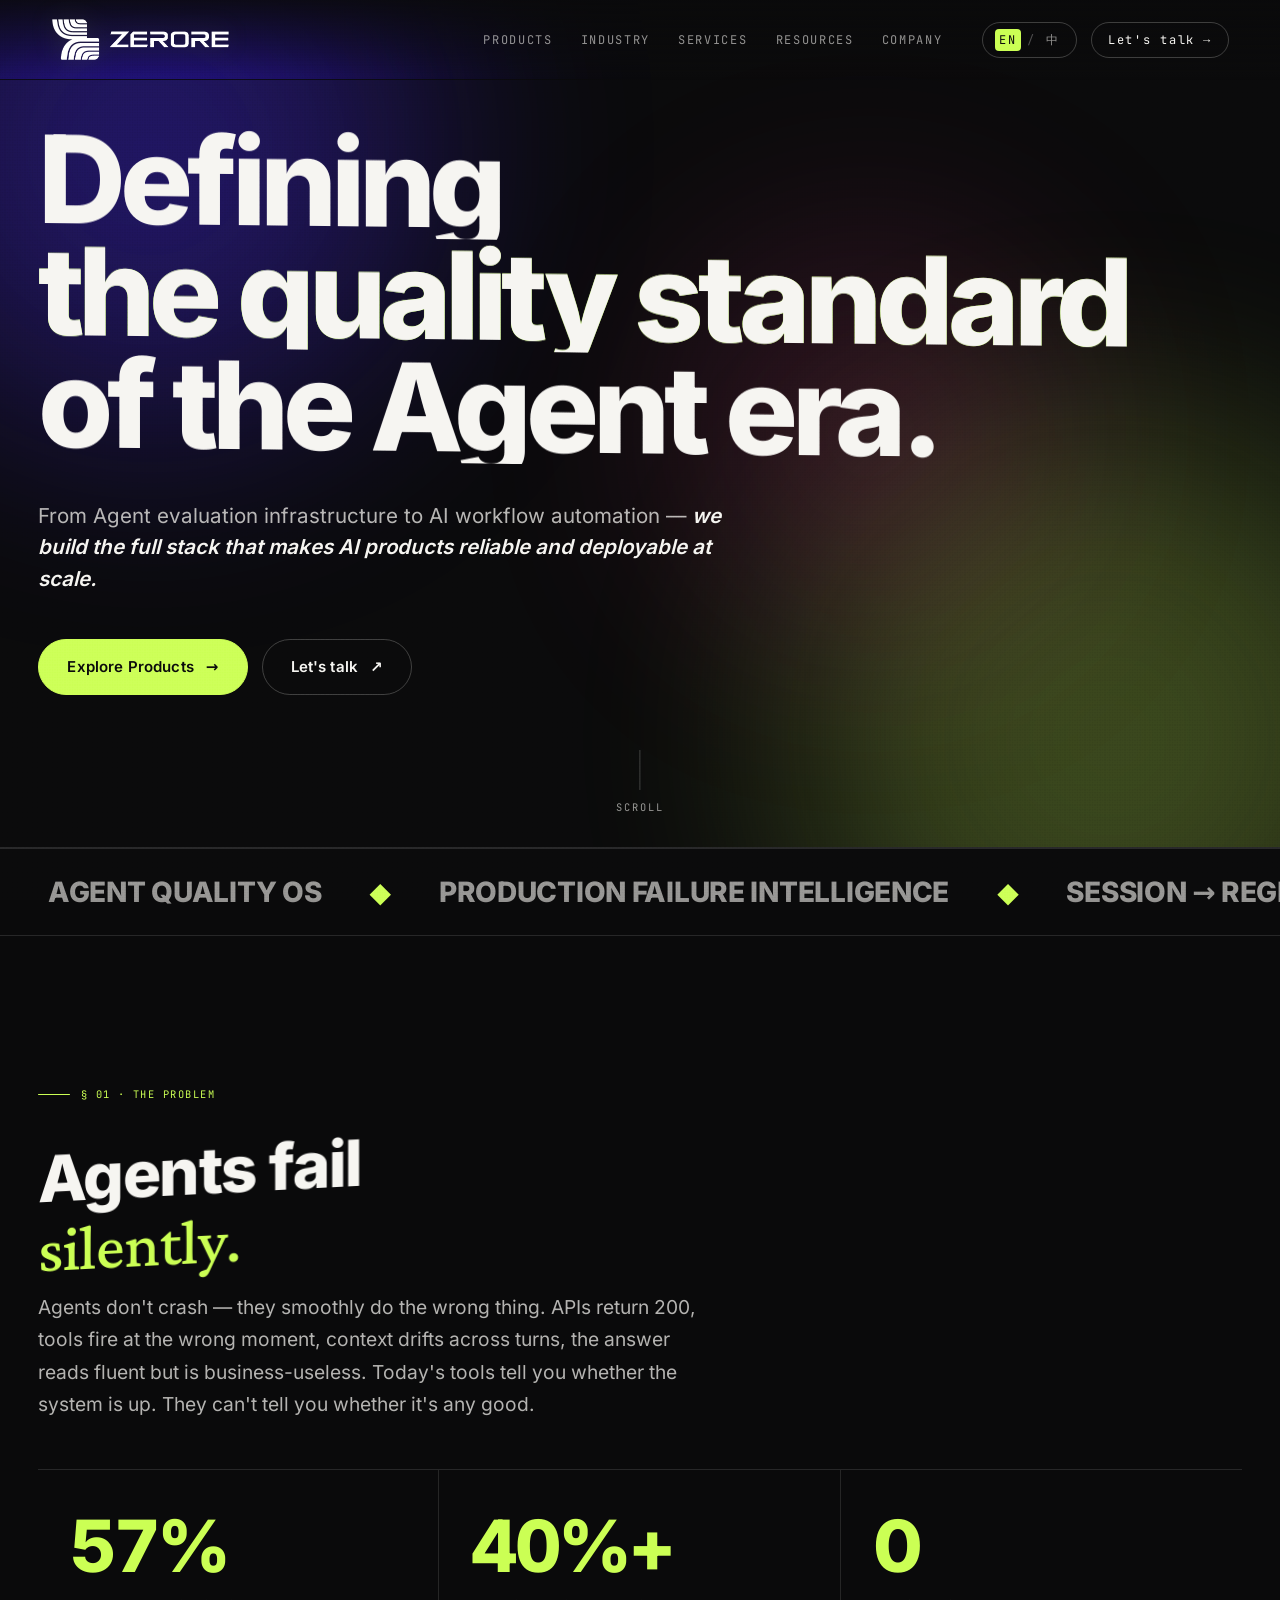
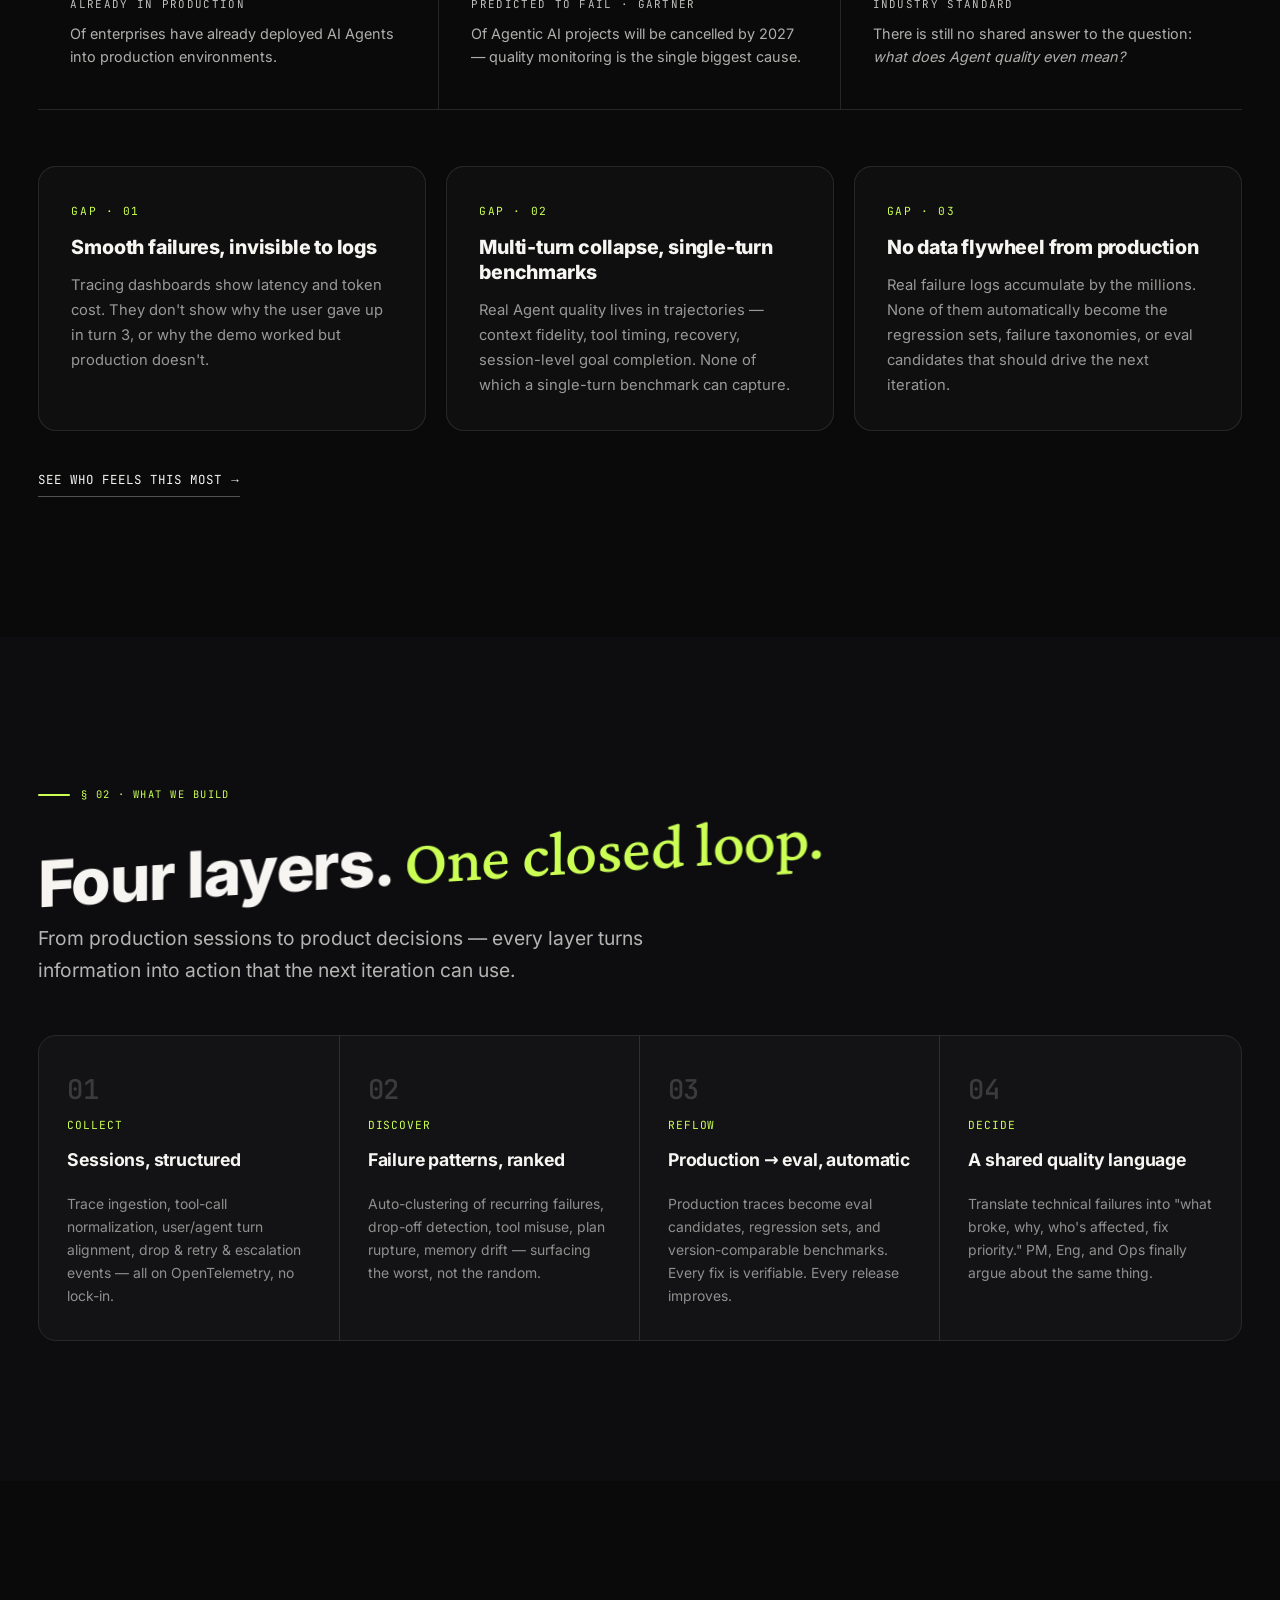
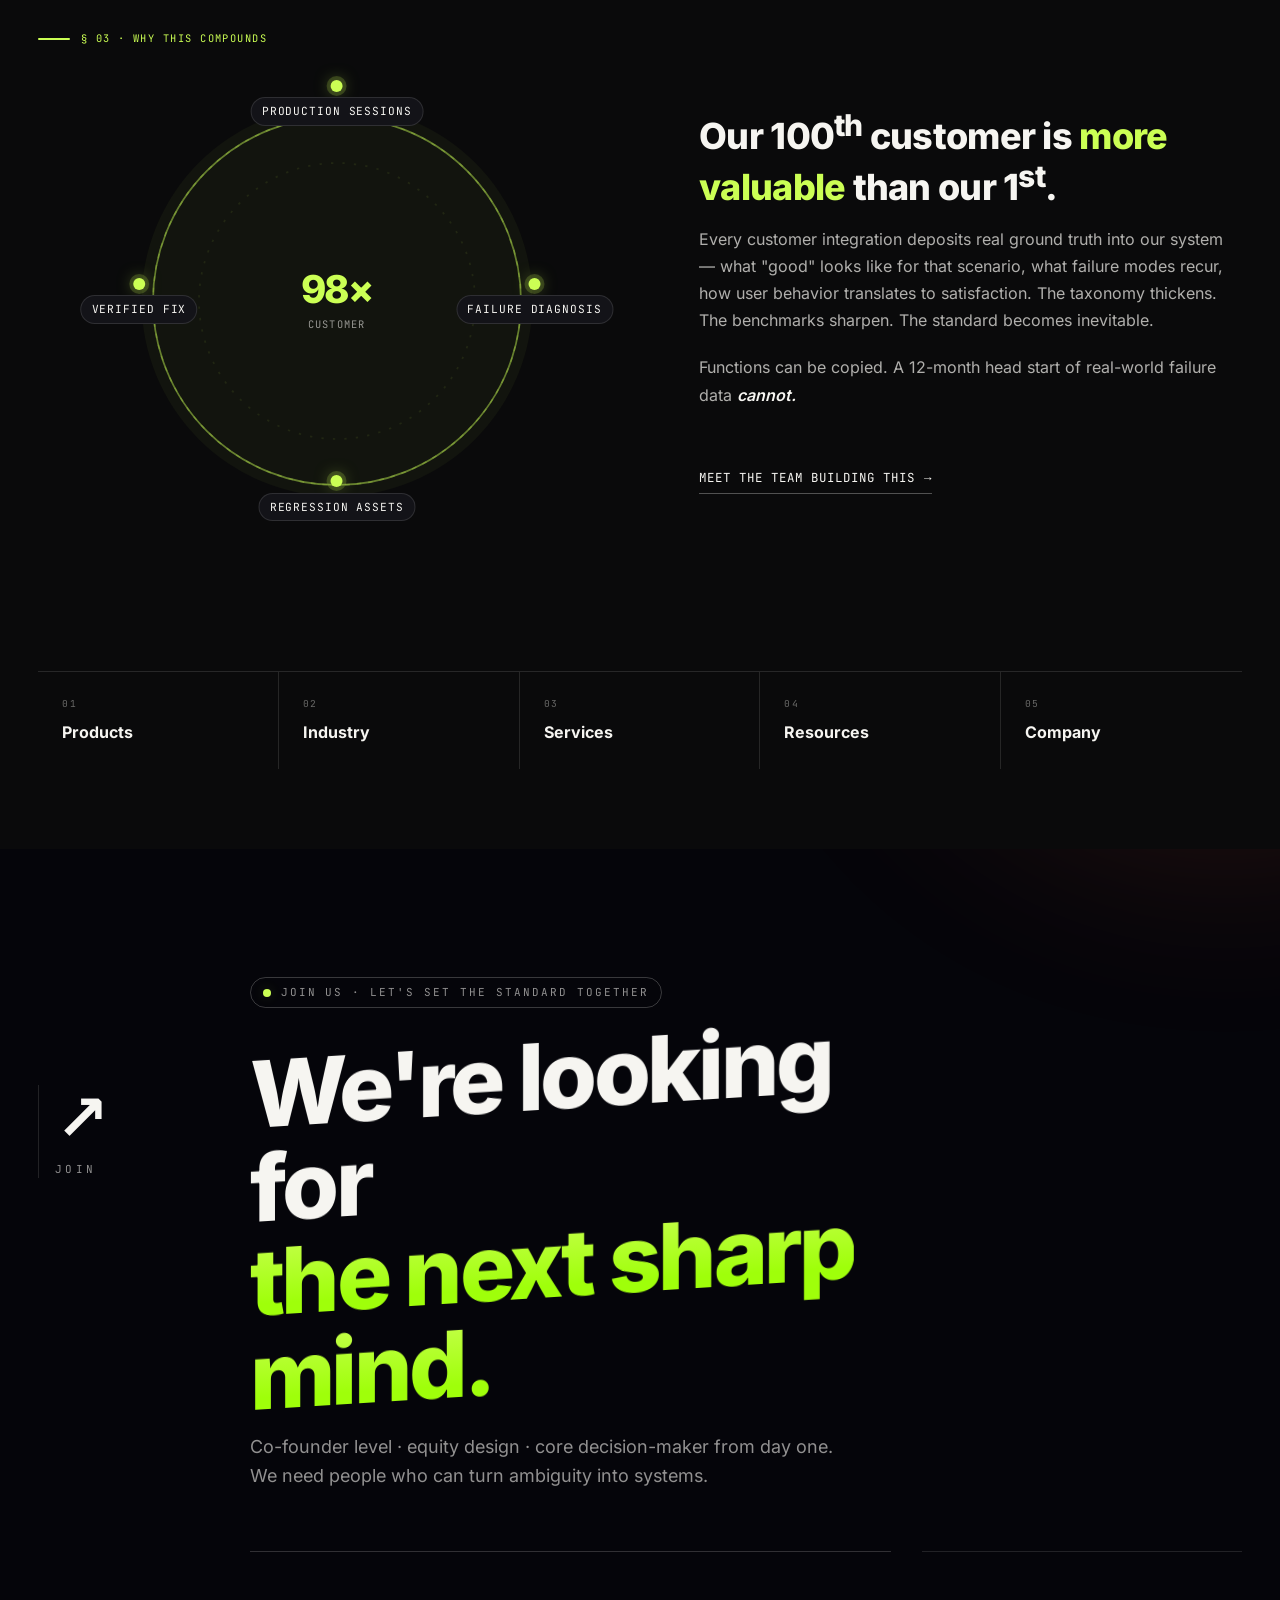
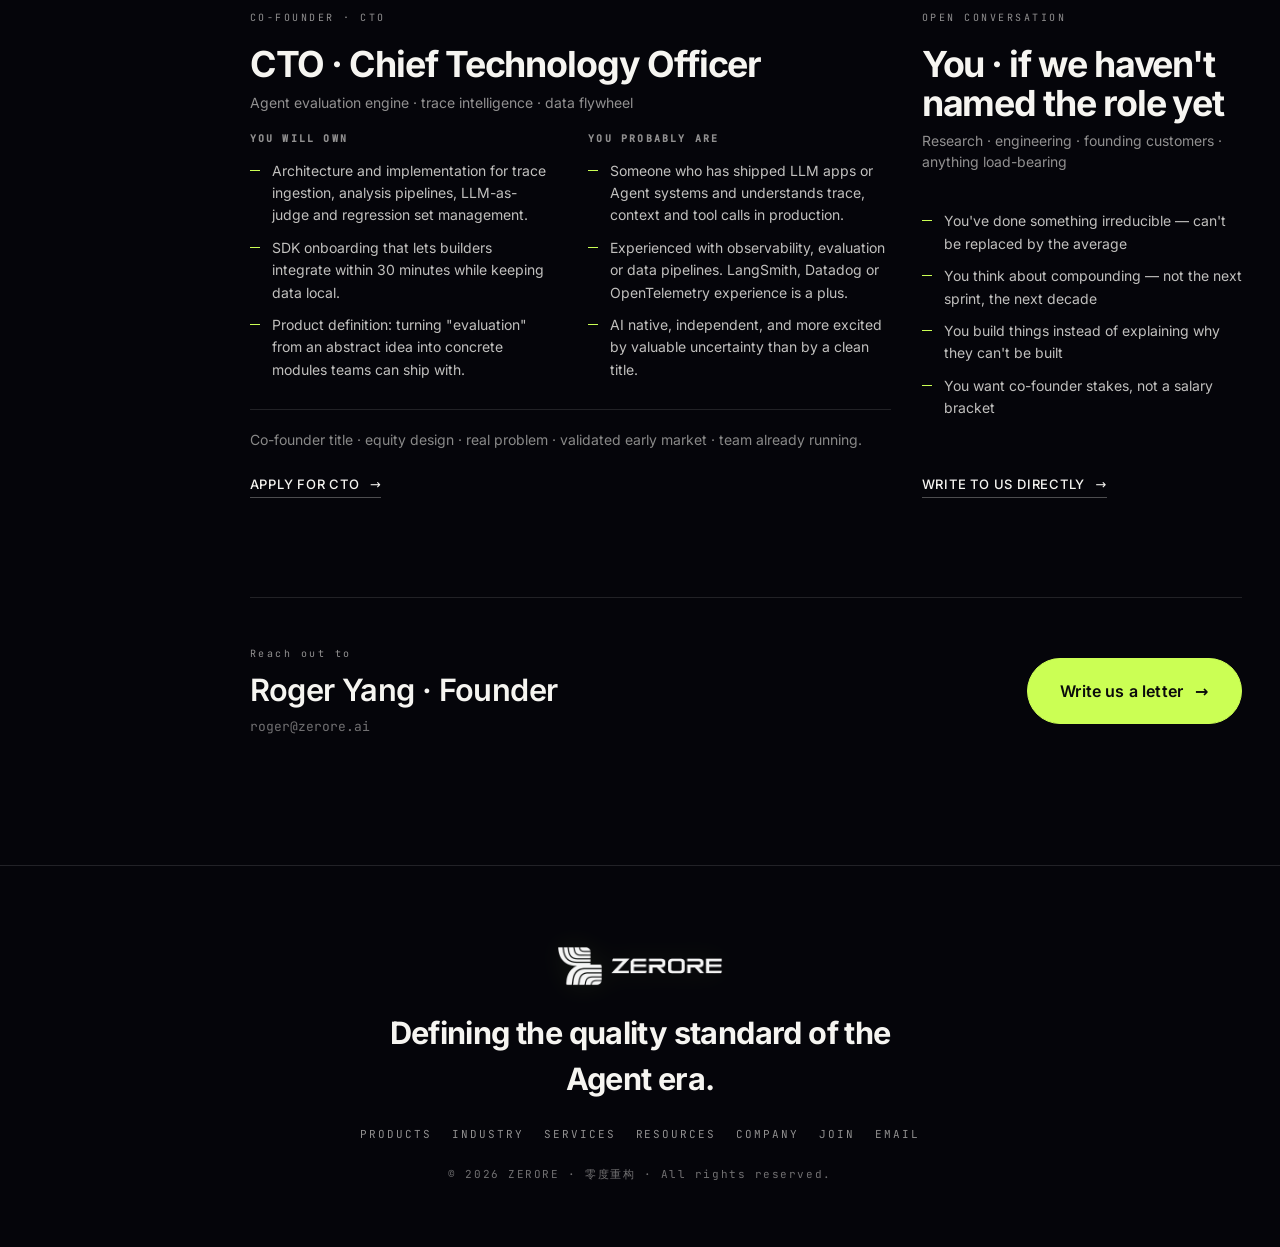
==== commit 75181a78: "[fix] 并发化首页首屏资源加载" ====
--- a/index.html
+++ b/index.html
@@ -18,11 +18,63 @@
     <meta name="twitter:description" content="Defining the quality standard of the Agent era.">
     <meta name="twitter:image" content="https://zerore.ai/assets/og-cover.png">
     <link rel="canonical" href="https://zerore.ai/">
-    <link rel="stylesheet" href="fonts-critical.css">
+    <style>
+      *, *::before, *::after { box-sizing: border-box; }
+      html, body { margin: 0; min-height: 100%; background: #050507; color: #f6f5f1; }
+      body { overflow-x: hidden; font-family: Inter, system-ui, -apple-system, "Segoe UI", sans-serif; }
+      html[data-lang="en"] [lang="zh"] { display: none !important; }
+      html[data-lang="zh"] [lang="en"] { display: none !important; }
+      .curtain {
+        position: fixed;
+        inset: 0;
+        z-index: 300;
+        display: grid;
+        place-items: center;
+        background: #050507;
+        transform: translateY(0);
+        transition: transform 900ms cubic-bezier(0.76, 0, 0.24, 1);
+      }
+      .curtain__mark {
+        display: flex;
+        align-items: center;
+        gap: 24px;
+        color: #f6f5f1;
+        letter-spacing: -0.04em;
+      }
+      .curtain__num {
+        font-family: ui-monospace, "SF Mono", Menlo, monospace;
+        font-size: 14px;
+        color: #cbff54;
+        letter-spacing: 0.2em;
+      }
+      .curtain__logo {
+        width: clamp(240px, 34vw, 460px);
+        height: auto;
+        display: block;
+        filter: drop-shadow(0 0 28px rgba(203, 255, 84, 0.12));
+        opacity: 0;
+        transform: translateY(14px);
+        animation: curtainWord 800ms cubic-bezier(0.22, 1, 0.36, 1) 100ms forwards;
+      }
+      @keyframes curtainWord { to { opacity: 1; transform: translateY(0); } }
+      body.is-loaded .curtain { transform: translateY(-101%); }
+      body.is-settled .curtain { display: none; }
+      @media (prefers-reduced-motion: reduce) { .curtain { display: none; } }
+    </style>
+    <script>window.__zeroreStylesReady = false;</script>
+    <link rel="preload" href="fonts-critical.css" as="style" onload="this.onload=null;this.rel='stylesheet'">
+    <link rel="preload" href="styles.css?v=20260513c" as="style" fetchpriority="high" onload="this.onload=null;this.rel='stylesheet';window.__zeroreStylesReady=true;window.dispatchEvent(new Event('zerore:styles-ready'))">
+    <link rel="preload" href="assets/logo-full-white.webp?v=20260421b" as="image" fetchpriority="high">
+    <link rel="preload" href="assets/fonts/inter-56724408.woff2" as="font" type="font/woff2" crossorigin>
+    <link rel="preload" href="assets/fonts/jetbrainsmono-480c0625.woff2" as="font" type="font/woff2" crossorigin>
+    <link rel="preload" href="assets/fonts/crimsonpro-56478c1d.woff2" as="font" type="font/woff2" crossorigin>
+    <noscript>
+      <link rel="stylesheet" href="fonts-critical.css">
+      <link rel="stylesheet" href="styles.css?v=20260513c">
+    </noscript>
     <link rel="icon" type="image/png" sizes="32x32" href="assets/favicon-32.png">
     <link rel="icon" type="image/png" sizes="16x16" href="assets/favicon-16.png">
     <link rel="apple-touch-icon" href="assets/apple-touch-icon.png">
-    <link rel="stylesheet" href="styles.css?v=20260513c">
     <script type="application/ld+json">
       {
         "@context": "https://schema.org",
@@ -615,13 +667,21 @@
           });
         }
         (function () {
-          var ready = false, minWait = false;
+          var ready = false, minWait = false, stylesReady = window.__zeroreStylesReady === true;
           function liftCurtain() {
-            if (ready && minWait) {
+            if (ready && minWait && stylesReady) {
               document.body.classList.add('is-loaded');
               setTimeout(function () { document.body.classList.add('is-settled'); }, 900);
             }
           }
+          window.addEventListener('zerore:styles-ready', function () {
+            stylesReady = true;
+            liftCurtain();
+          });
+          setTimeout(function () {
+            stylesReady = true;
+            liftCurtain();
+          }, 3000);
           document.addEventListener('DOMContentLoaded', function () { ready = true; liftCurtain(); });
           setTimeout(function () { minWait = true; liftCurtain(); }, 900);
         }());
--- a/fonts-critical.css
+++ b/fonts-critical.css
@@ -1,44 +1,8 @@
-/* 首页首屏字体：只保留实际会触发下载的 Latin 字体声明。 */
+/* 首页首屏字体：每个字体文件只声明一次，避免重复匹配和请求。 */
 @font-face {
   font-family: 'Inter';
   font-style: normal;
-  font-weight: 400;
-  font-display: swap;
-  src: url(assets/fonts/inter-56724408.woff2) format('woff2');
-  unicode-range: U+0000-00FF, U+0131, U+0152-0153, U+02BB-02BC, U+02C6, U+02DA, U+02DC, U+0304, U+0308, U+0329, U+2000-206F, U+20AC, U+2122, U+2191, U+2193, U+2212, U+2215, U+FEFF, U+FFFD;
-}
-
-@font-face {
-  font-family: 'Inter';
-  font-style: normal;
-  font-weight: 500;
-  font-display: swap;
-  src: url(assets/fonts/inter-56724408.woff2) format('woff2');
-  unicode-range: U+0000-00FF, U+0131, U+0152-0153, U+02BB-02BC, U+02C6, U+02DA, U+02DC, U+0304, U+0308, U+0329, U+2000-206F, U+20AC, U+2122, U+2191, U+2193, U+2212, U+2215, U+FEFF, U+FFFD;
-}
-
-@font-face {
-  font-family: 'Inter';
-  font-style: normal;
-  font-weight: 600;
-  font-display: swap;
-  src: url(assets/fonts/inter-56724408.woff2) format('woff2');
-  unicode-range: U+0000-00FF, U+0131, U+0152-0153, U+02BB-02BC, U+02C6, U+02DA, U+02DC, U+0304, U+0308, U+0329, U+2000-206F, U+20AC, U+2122, U+2191, U+2193, U+2212, U+2215, U+FEFF, U+FFFD;
-}
-
-@font-face {
-  font-family: 'Inter';
-  font-style: normal;
-  font-weight: 700;
-  font-display: swap;
-  src: url(assets/fonts/inter-56724408.woff2) format('woff2');
-  unicode-range: U+0000-00FF, U+0131, U+0152-0153, U+02BB-02BC, U+02C6, U+02DA, U+02DC, U+0304, U+0308, U+0329, U+2000-206F, U+20AC, U+2122, U+2191, U+2193, U+2212, U+2215, U+FEFF, U+FFFD;
-}
-
-@font-face {
-  font-family: 'Inter';
-  font-style: normal;
-  font-weight: 800;
+  font-weight: 400 800;
   font-display: swap;
   src: url(assets/fonts/inter-56724408.woff2) format('woff2');
   unicode-range: U+0000-00FF, U+0131, U+0152-0153, U+02BB-02BC, U+02C6, U+02DA, U+02DC, U+0304, U+0308, U+0329, U+2000-206F, U+20AC, U+2122, U+2191, U+2193, U+2212, U+2215, U+FEFF, U+FFFD;
@@ -47,16 +11,7 @@
 @font-face {
   font-family: 'JetBrains Mono';
   font-style: normal;
-  font-weight: 400;
-  font-display: swap;
-  src: url(assets/fonts/jetbrainsmono-480c0625.woff2) format('woff2');
-  unicode-range: U+0000-00FF, U+0131, U+0152-0153, U+02BB-02BC, U+02C6, U+02DA, U+02DC, U+0304, U+0308, U+0329, U+2000-206F, U+20AC, U+2122, U+2191, U+2193, U+2212, U+2215, U+FEFF, U+FFFD;
-}
-
-@font-face {
-  font-family: 'JetBrains Mono';
-  font-style: normal;
-  font-weight: 500;
+  font-weight: 400 500;
   font-display: swap;
   src: url(assets/fonts/jetbrainsmono-480c0625.woff2) format('woff2');
   unicode-range: U+0000-00FF, U+0131, U+0152-0153, U+02BB-02BC, U+02C6, U+02DA, U+02DC, U+0304, U+0308, U+0329, U+2000-206F, U+20AC, U+2122, U+2191, U+2193, U+2212, U+2215, U+FEFF, U+FFFD;
@@ -65,26 +20,8 @@
 @font-face {
   font-family: 'Crimson Pro';
   font-style: normal;
-  font-weight: 400;
+  font-weight: 400 600;
   font-display: swap;
   src: url(assets/fonts/crimsonpro-56478c1d.woff2) format('woff2');
   unicode-range: U+0000-00FF, U+0131, U+0152-0153, U+02BB-02BC, U+02C6, U+02DA, U+02DC, U+0304, U+0308, U+0329, U+2000-206F, U+20AC, U+2122, U+2191, U+2193, U+2212, U+2215, U+FEFF, U+FFFD;
 }
-
-@font-face {
-  font-family: 'Crimson Pro';
-  font-style: normal;
-  font-weight: 500;
-  font-display: swap;
-  src: url(assets/fonts/crimsonpro-56478c1d.woff2) format('woff2');
-  unicode-range: U+0000-00FF, U+0131, U+0152-0153, U+02BB-02BC, U+02C6, U+02DA, U+02DC, U+0304, U+0308, U+0329, U+2000-206F, U+20AC, U+2122, U+2191, U+2193, U+2212, U+2215, U+FEFF, U+FFFD;
-}
-
-@font-face {
-  font-family: 'Crimson Pro';
-  font-style: normal;
-  font-weight: 600;
-  font-display: swap;
-  src: url(assets/fonts/crimsonpro-56478c1d.woff2) format('woff2');
-  unicode-range: U+0000-00FF, U+0131, U+0152-0153, U+02BB-02BC, U+02C6, U+02DA, U+02DC, U+0304, U+0308, U+0329, U+2000-206F, U+20AC, U+2122, U+2191, U+2193, U+2212, U+2215, U+FEFF, U+FFFD;
-}
--- a/fonts-critical.css
+++ b/fonts-critical.css
@@ -1,44 +1,8 @@
-/* 首页首屏字体：只保留实际会触发下载的 Latin 字体声明。 */
+/* 首页首屏字体：每个字体文件只声明一次，避免重复匹配和请求。 */
 @font-face {
   font-family: 'Inter';
   font-style: normal;
-  font-weight: 400;
-  font-display: swap;
-  src: url(assets/fonts/inter-56724408.woff2) format('woff2');
-  unicode-range: U+0000-00FF, U+0131, U+0152-0153, U+02BB-02BC, U+02C6, U+02DA, U+02DC, U+0304, U+0308, U+0329, U+2000-206F, U+20AC, U+2122, U+2191, U+2193, U+2212, U+2215, U+FEFF, U+FFFD;
-}
-
-@font-face {
-  font-family: 'Inter';
-  font-style: normal;
-  font-weight: 500;
-  font-display: swap;
-  src: url(assets/fonts/inter-56724408.woff2) format('woff2');
-  unicode-range: U+0000-00FF, U+0131, U+0152-0153, U+02BB-02BC, U+02C6, U+02DA, U+02DC, U+0304, U+0308, U+0329, U+2000-206F, U+20AC, U+2122, U+2191, U+2193, U+2212, U+2215, U+FEFF, U+FFFD;
-}
-
-@font-face {
-  font-family: 'Inter';
-  font-style: normal;
-  font-weight: 600;
-  font-display: swap;
-  src: url(assets/fonts/inter-56724408.woff2) format('woff2');
-  unicode-range: U+0000-00FF, U+0131, U+0152-0153, U+02BB-02BC, U+02C6, U+02DA, U+02DC, U+0304, U+0308, U+0329, U+2000-206F, U+20AC, U+2122, U+2191, U+2193, U+2212, U+2215, U+FEFF, U+FFFD;
-}
-
-@font-face {
-  font-family: 'Inter';
-  font-style: normal;
-  font-weight: 700;
-  font-display: swap;
-  src: url(assets/fonts/inter-56724408.woff2) format('woff2');
-  unicode-range: U+0000-00FF, U+0131, U+0152-0153, U+02BB-02BC, U+02C6, U+02DA, U+02DC, U+0304, U+0308, U+0329, U+2000-206F, U+20AC, U+2122, U+2191, U+2193, U+2212, U+2215, U+FEFF, U+FFFD;
-}
-
-@font-face {
-  font-family: 'Inter';
-  font-style: normal;
-  font-weight: 800;
+  font-weight: 400 800;
   font-display: swap;
   src: url(assets/fonts/inter-56724408.woff2) format('woff2');
   unicode-range: U+0000-00FF, U+0131, U+0152-0153, U+02BB-02BC, U+02C6, U+02DA, U+02DC, U+0304, U+0308, U+0329, U+2000-206F, U+20AC, U+2122, U+2191, U+2193, U+2212, U+2215, U+FEFF, U+FFFD;
@@ -47,16 +11,7 @@
 @font-face {
   font-family: 'JetBrains Mono';
   font-style: normal;
-  font-weight: 400;
-  font-display: swap;
-  src: url(assets/fonts/jetbrainsmono-480c0625.woff2) format('woff2');
-  unicode-range: U+0000-00FF, U+0131, U+0152-0153, U+02BB-02BC, U+02C6, U+02DA, U+02DC, U+0304, U+0308, U+0329, U+2000-206F, U+20AC, U+2122, U+2191, U+2193, U+2212, U+2215, U+FEFF, U+FFFD;
-}
-
-@font-face {
-  font-family: 'JetBrains Mono';
-  font-style: normal;
-  font-weight: 500;
+  font-weight: 400 500;
   font-display: swap;
   src: url(assets/fonts/jetbrainsmono-480c0625.woff2) format('woff2');
   unicode-range: U+0000-00FF, U+0131, U+0152-0153, U+02BB-02BC, U+02C6, U+02DA, U+02DC, U+0304, U+0308, U+0329, U+2000-206F, U+20AC, U+2122, U+2191, U+2193, U+2212, U+2215, U+FEFF, U+FFFD;
@@ -65,26 +20,8 @@
 @font-face {
   font-family: 'Crimson Pro';
   font-style: normal;
-  font-weight: 400;
+  font-weight: 400 600;
   font-display: swap;
   src: url(assets/fonts/crimsonpro-56478c1d.woff2) format('woff2');
   unicode-range: U+0000-00FF, U+0131, U+0152-0153, U+02BB-02BC, U+02C6, U+02DA, U+02DC, U+0304, U+0308, U+0329, U+2000-206F, U+20AC, U+2122, U+2191, U+2193, U+2212, U+2215, U+FEFF, U+FFFD;
 }
-
-@font-face {
-  font-family: 'Crimson Pro';
-  font-style: normal;
-  font-weight: 500;
-  font-display: swap;
-  src: url(assets/fonts/crimsonpro-56478c1d.woff2) format('woff2');
-  unicode-range: U+0000-00FF, U+0131, U+0152-0153, U+02BB-02BC, U+02C6, U+02DA, U+02DC, U+0304, U+0308, U+0329, U+2000-206F, U+20AC, U+2122, U+2191, U+2193, U+2212, U+2215, U+FEFF, U+FFFD;
-}
-
-@font-face {
-  font-family: 'Crimson Pro';
-  font-style: normal;
-  font-weight: 600;
-  font-display: swap;
-  src: url(assets/fonts/crimsonpro-56478c1d.woff2) format('woff2');
-  unicode-range: U+0000-00FF, U+0131, U+0152-0153, U+02BB-02BC, U+02C6, U+02DA, U+02DC, U+0304, U+0308, U+0329, U+2000-206F, U+20AC, U+2122, U+2191, U+2193, U+2212, U+2215, U+FEFF, U+FFFD;
-}
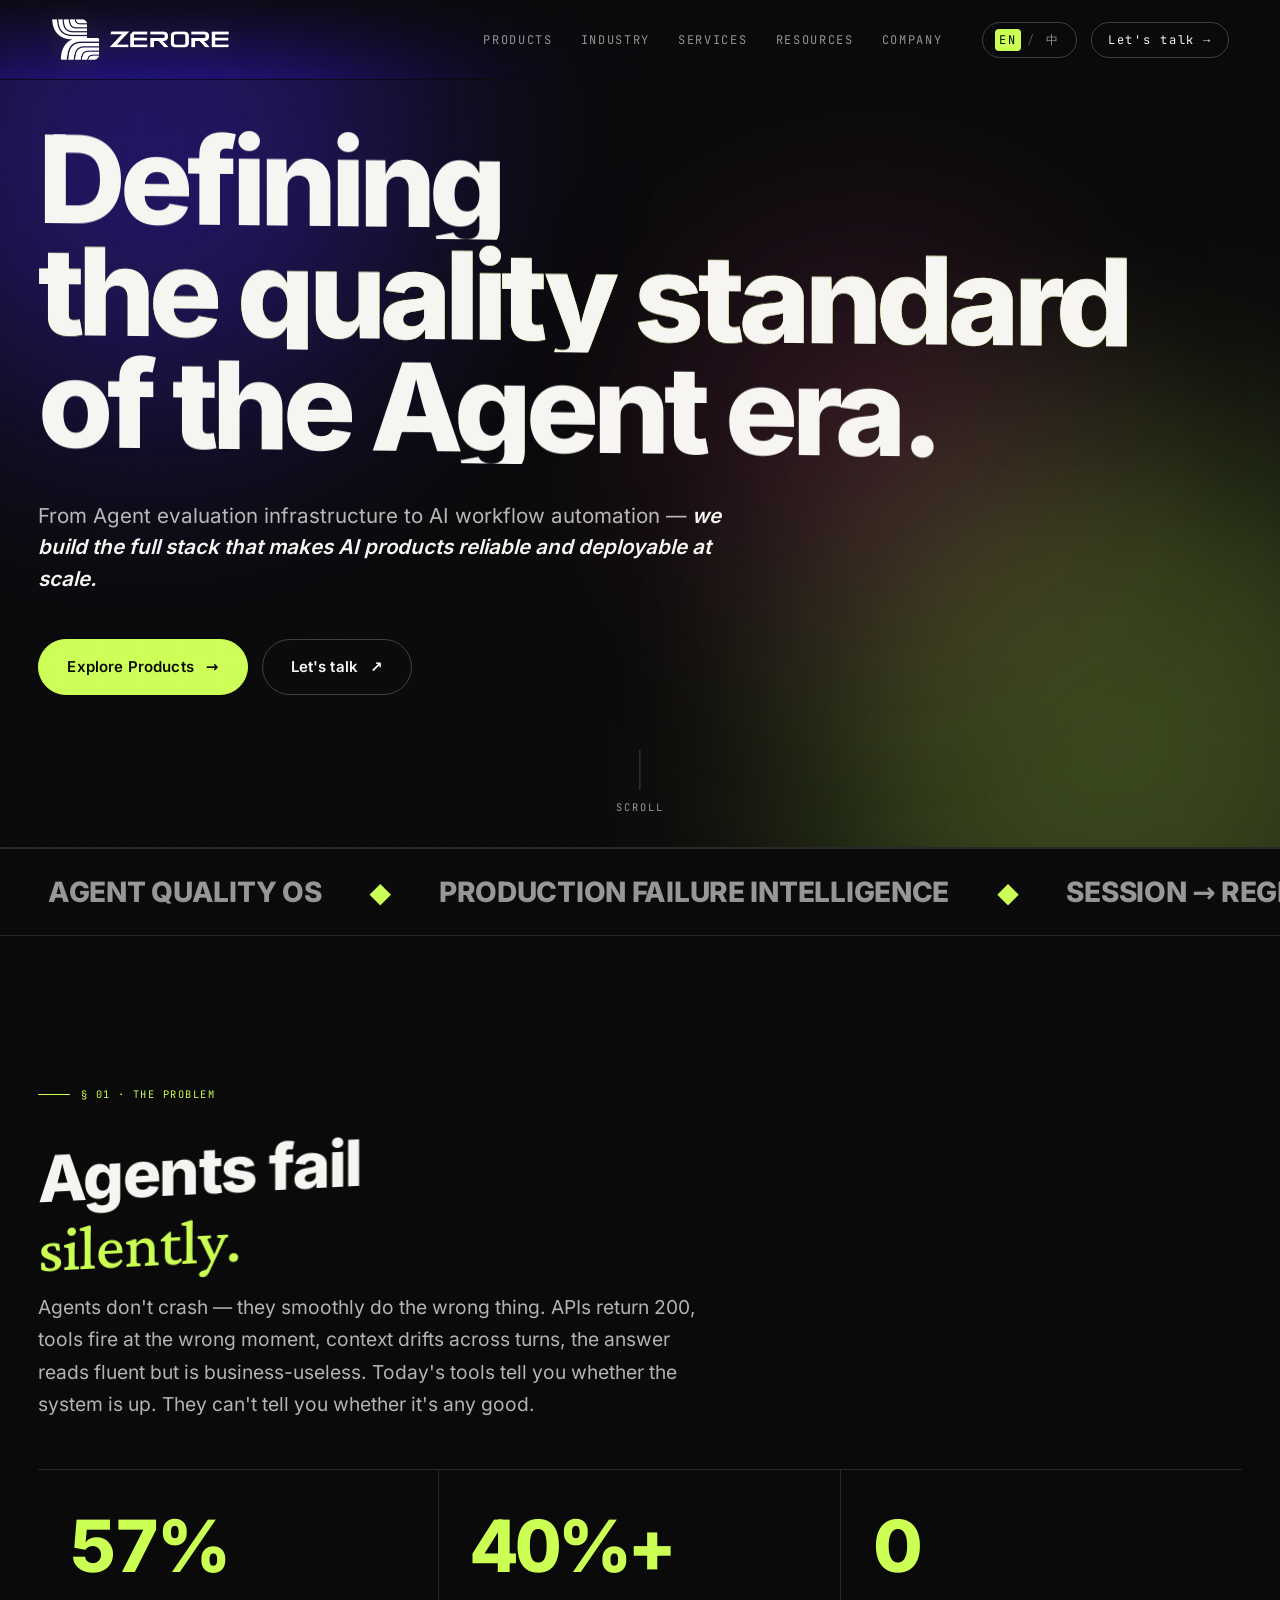
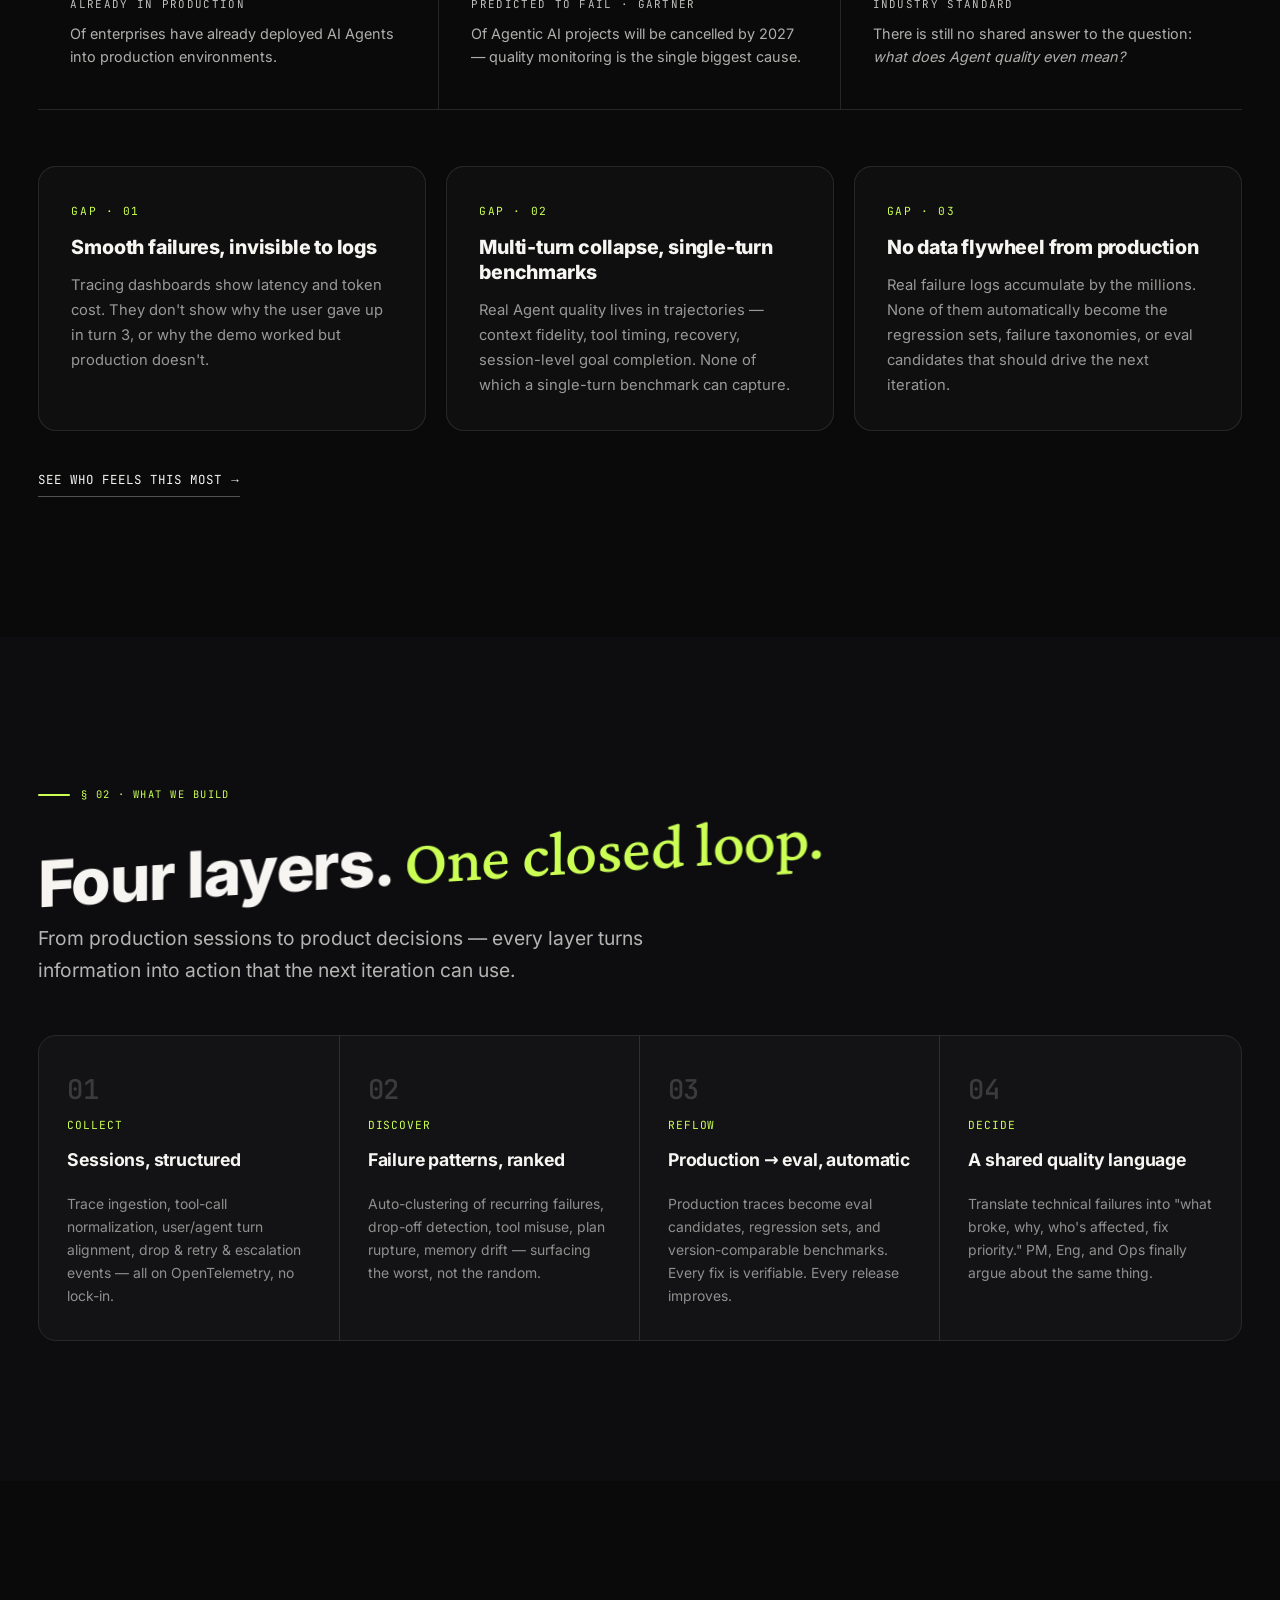
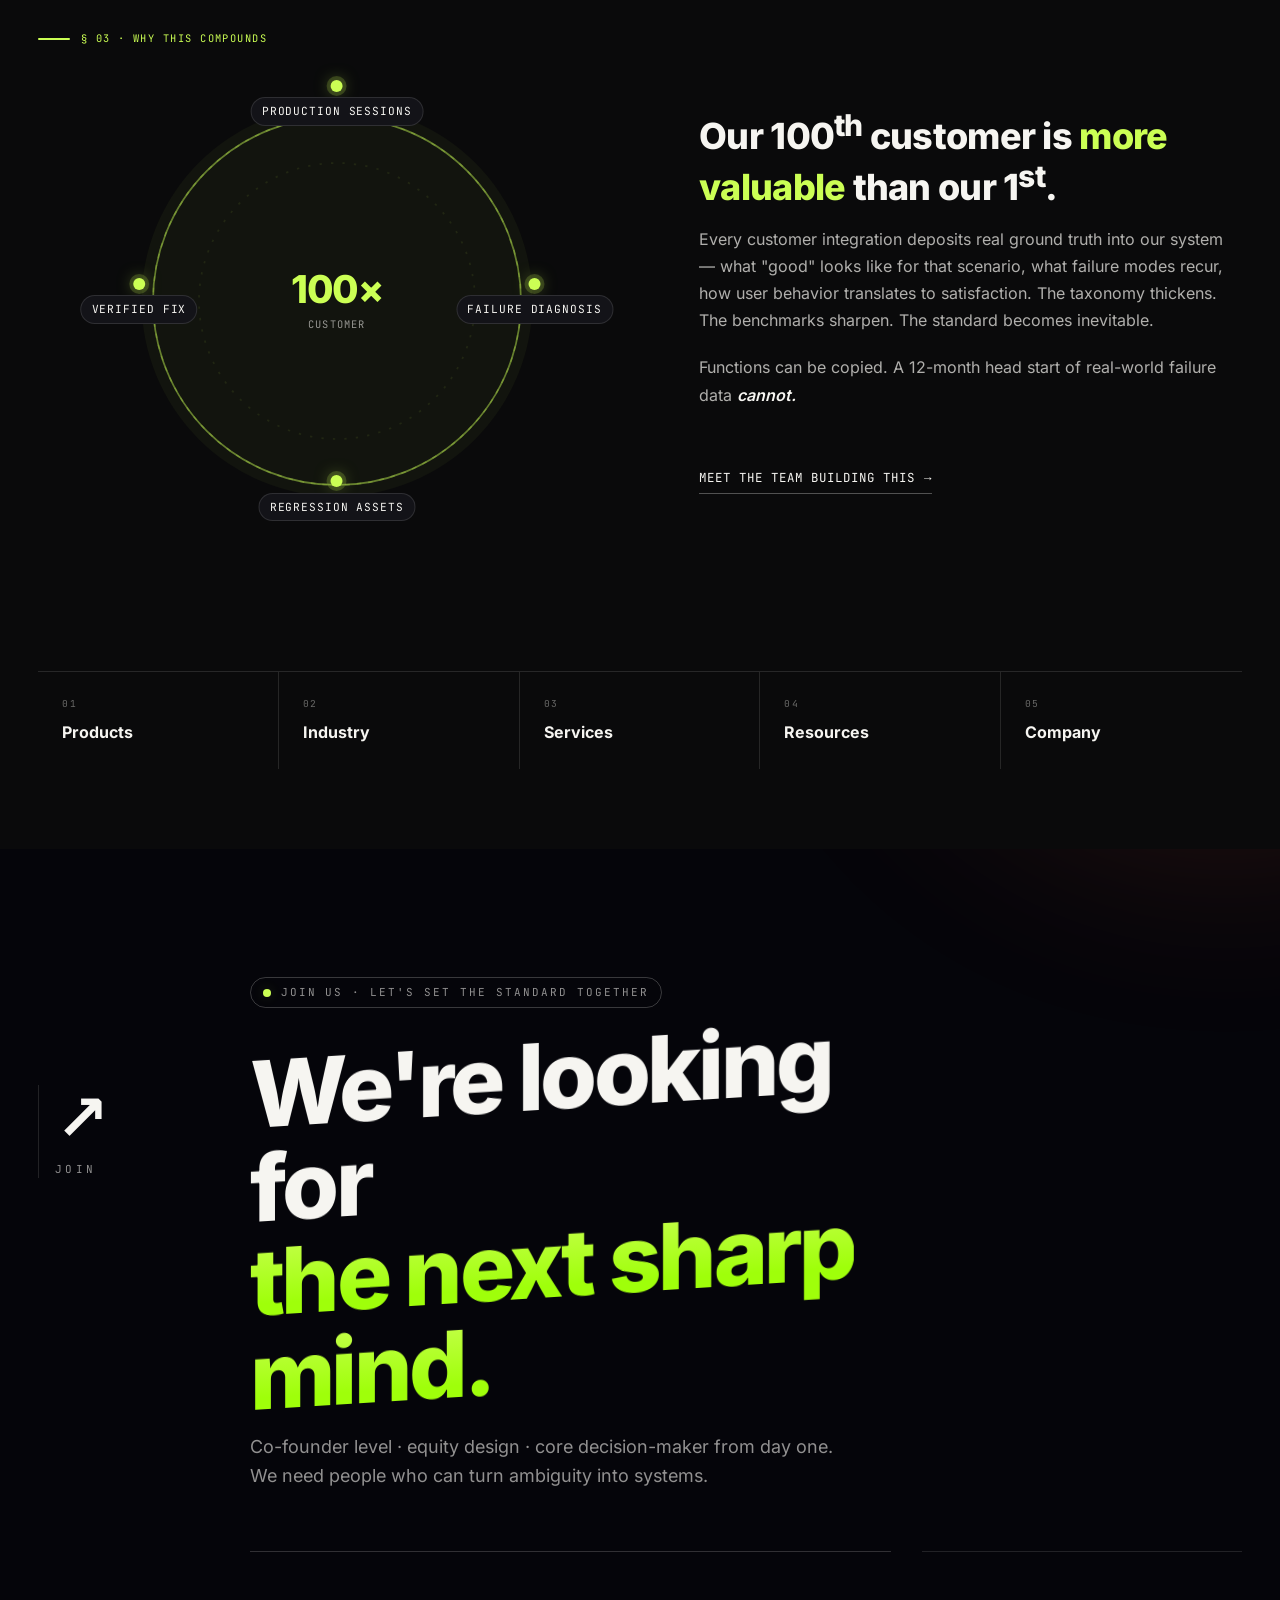
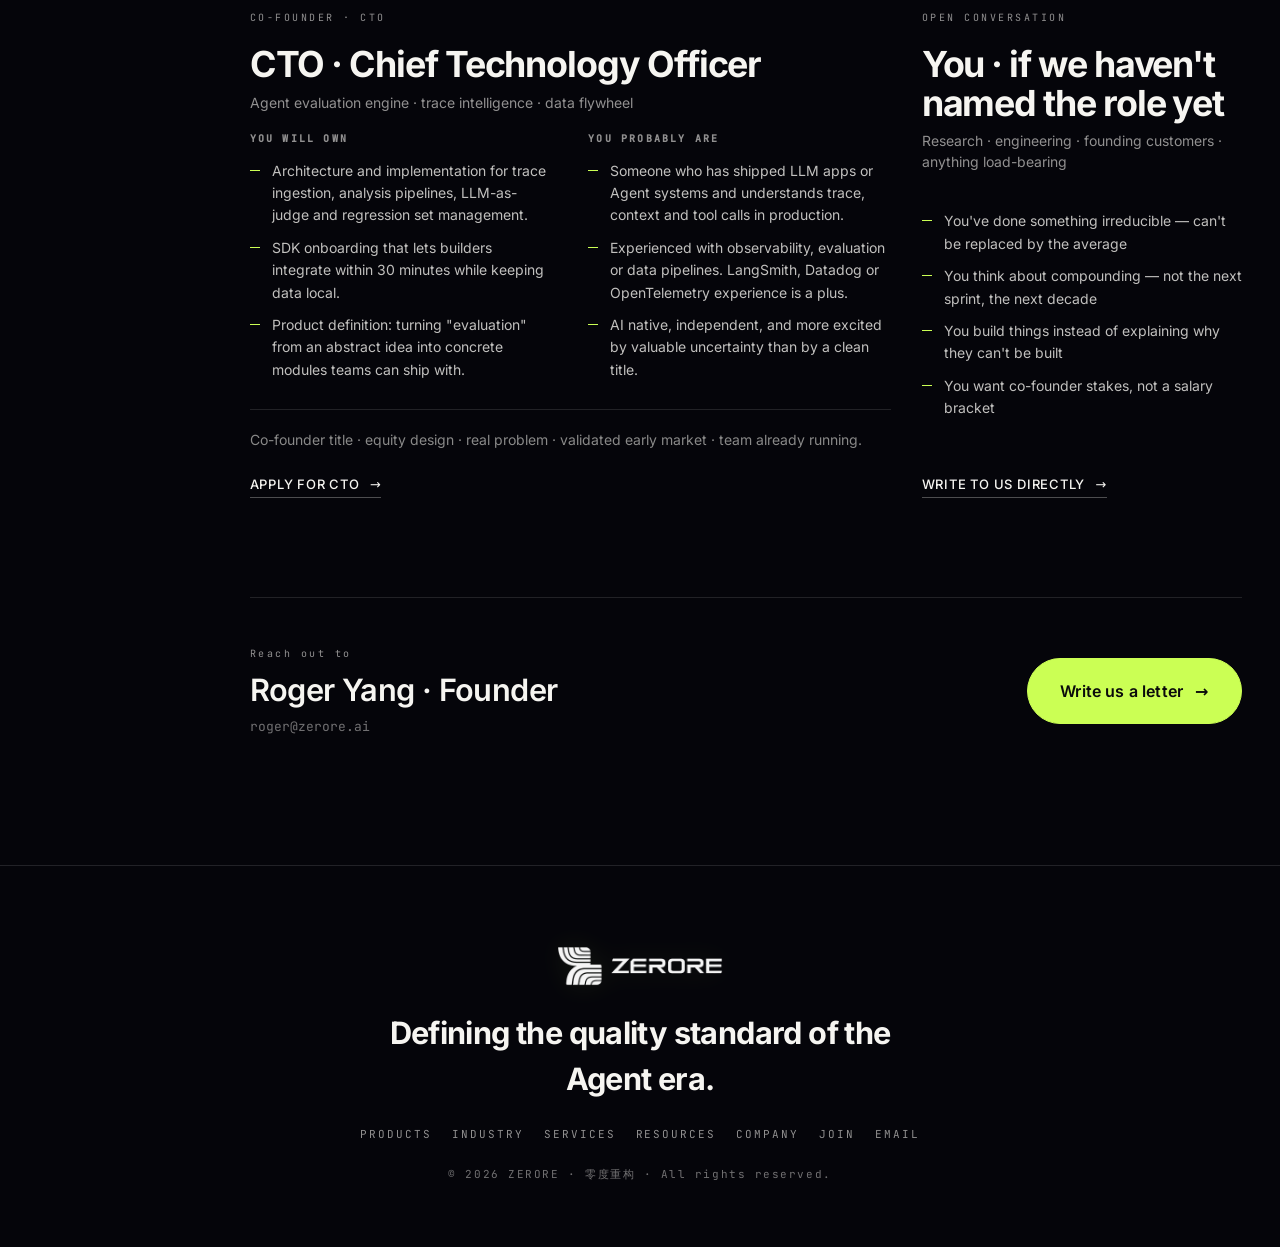
==== commit f668eaa7: "[update] 1" ====
--- a/index.html
+++ b/index.html
@@ -68,6 +68,7 @@
     <link rel="preload" href="assets/fonts/inter-56724408.woff2" as="font" type="font/woff2" crossorigin>
     <link rel="preload" href="assets/fonts/jetbrainsmono-480c0625.woff2" as="font" type="font/woff2" crossorigin>
     <link rel="preload" href="assets/fonts/crimsonpro-56478c1d.woff2" as="font" type="font/woff2" crossorigin>
+    <link rel="preload" href="assets/favicon-32.png" as="image">
     <noscript>
       <link rel="stylesheet" href="fonts-critical.css">
       <link rel="stylesheet" href="styles.css?v=20260513c">
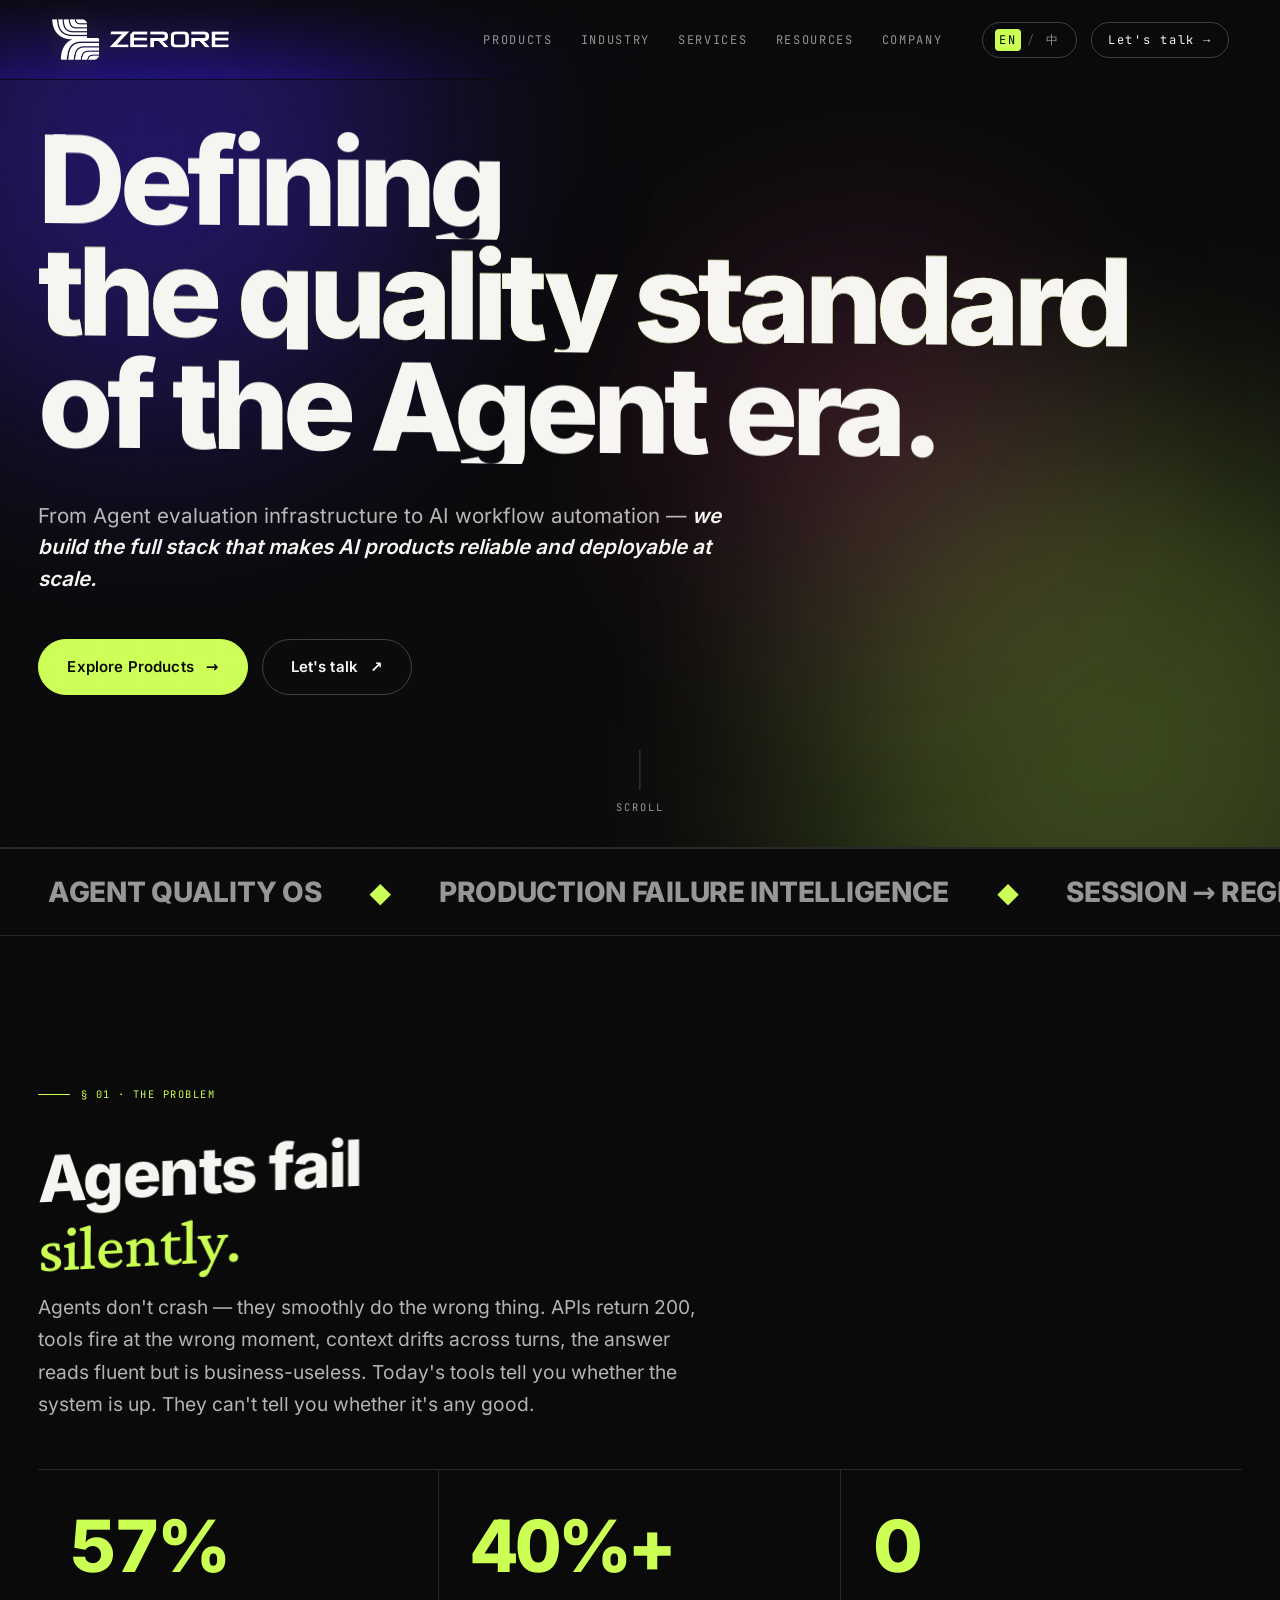
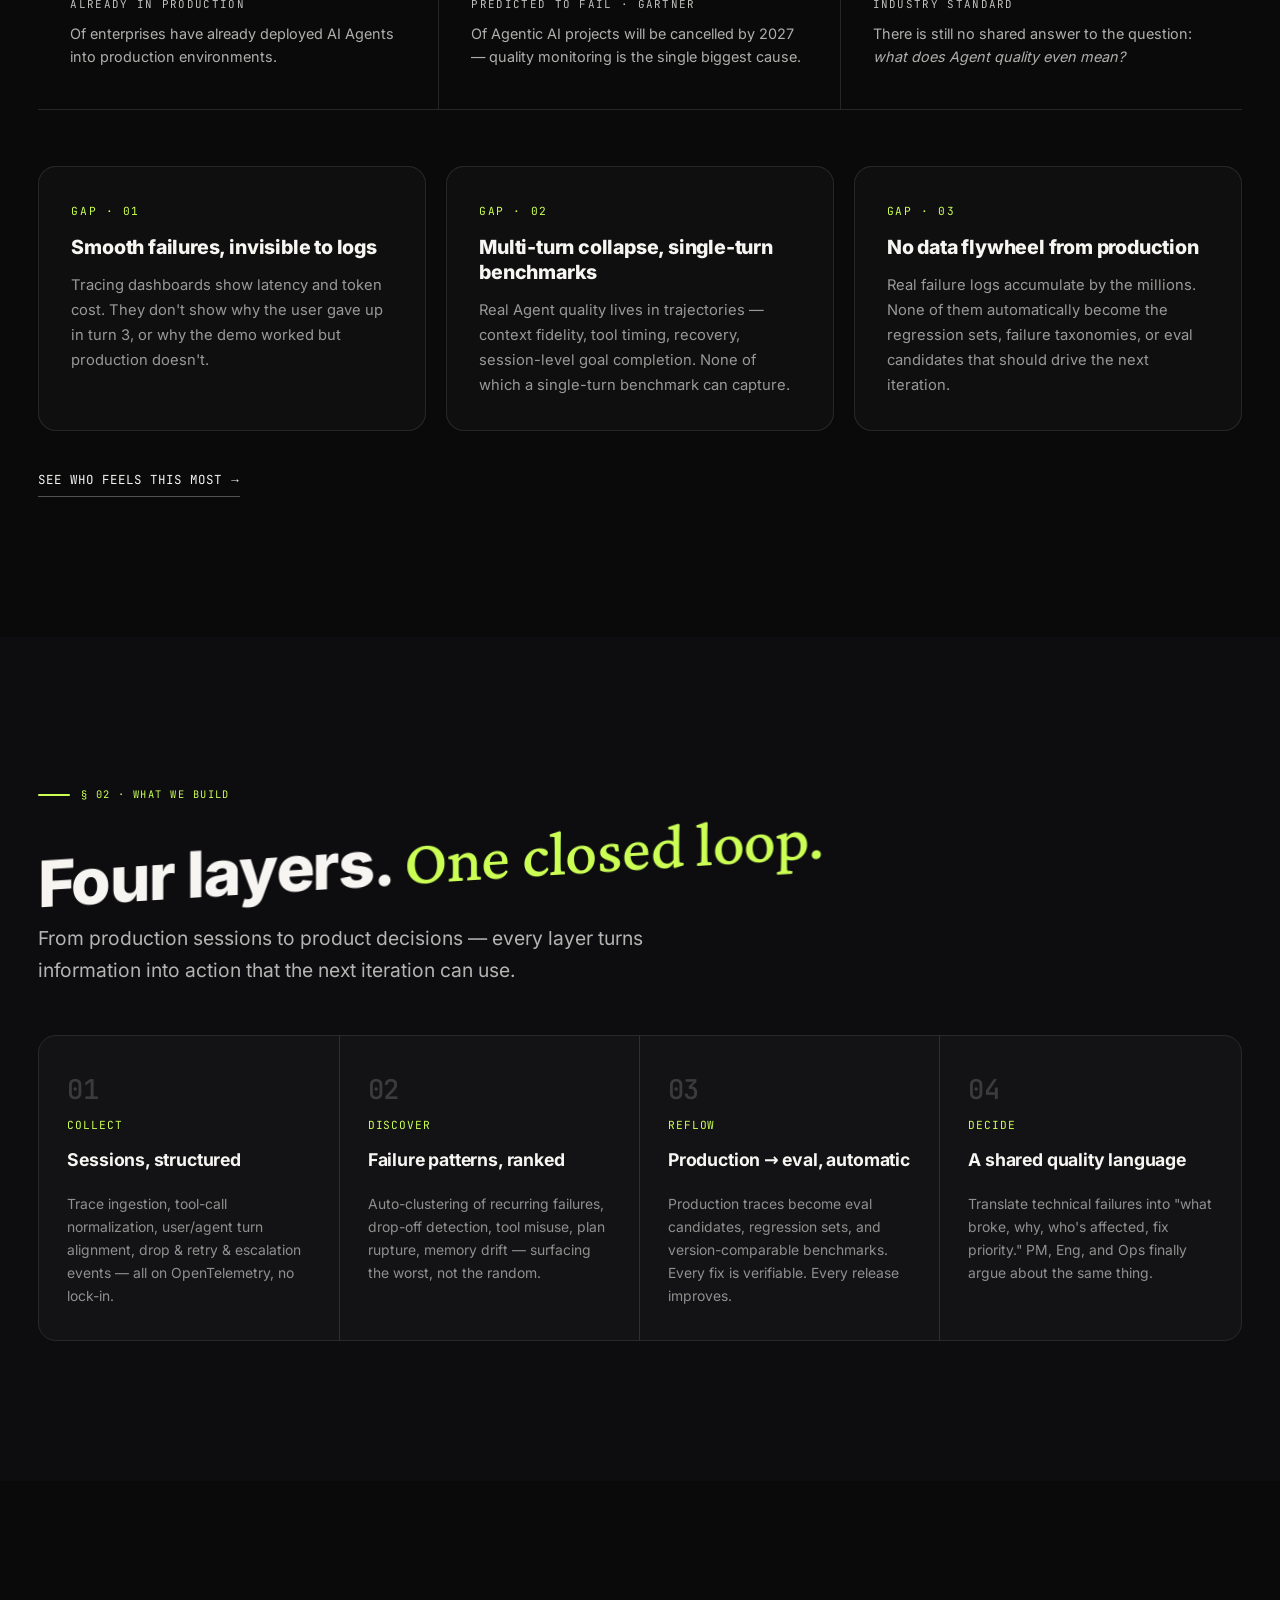
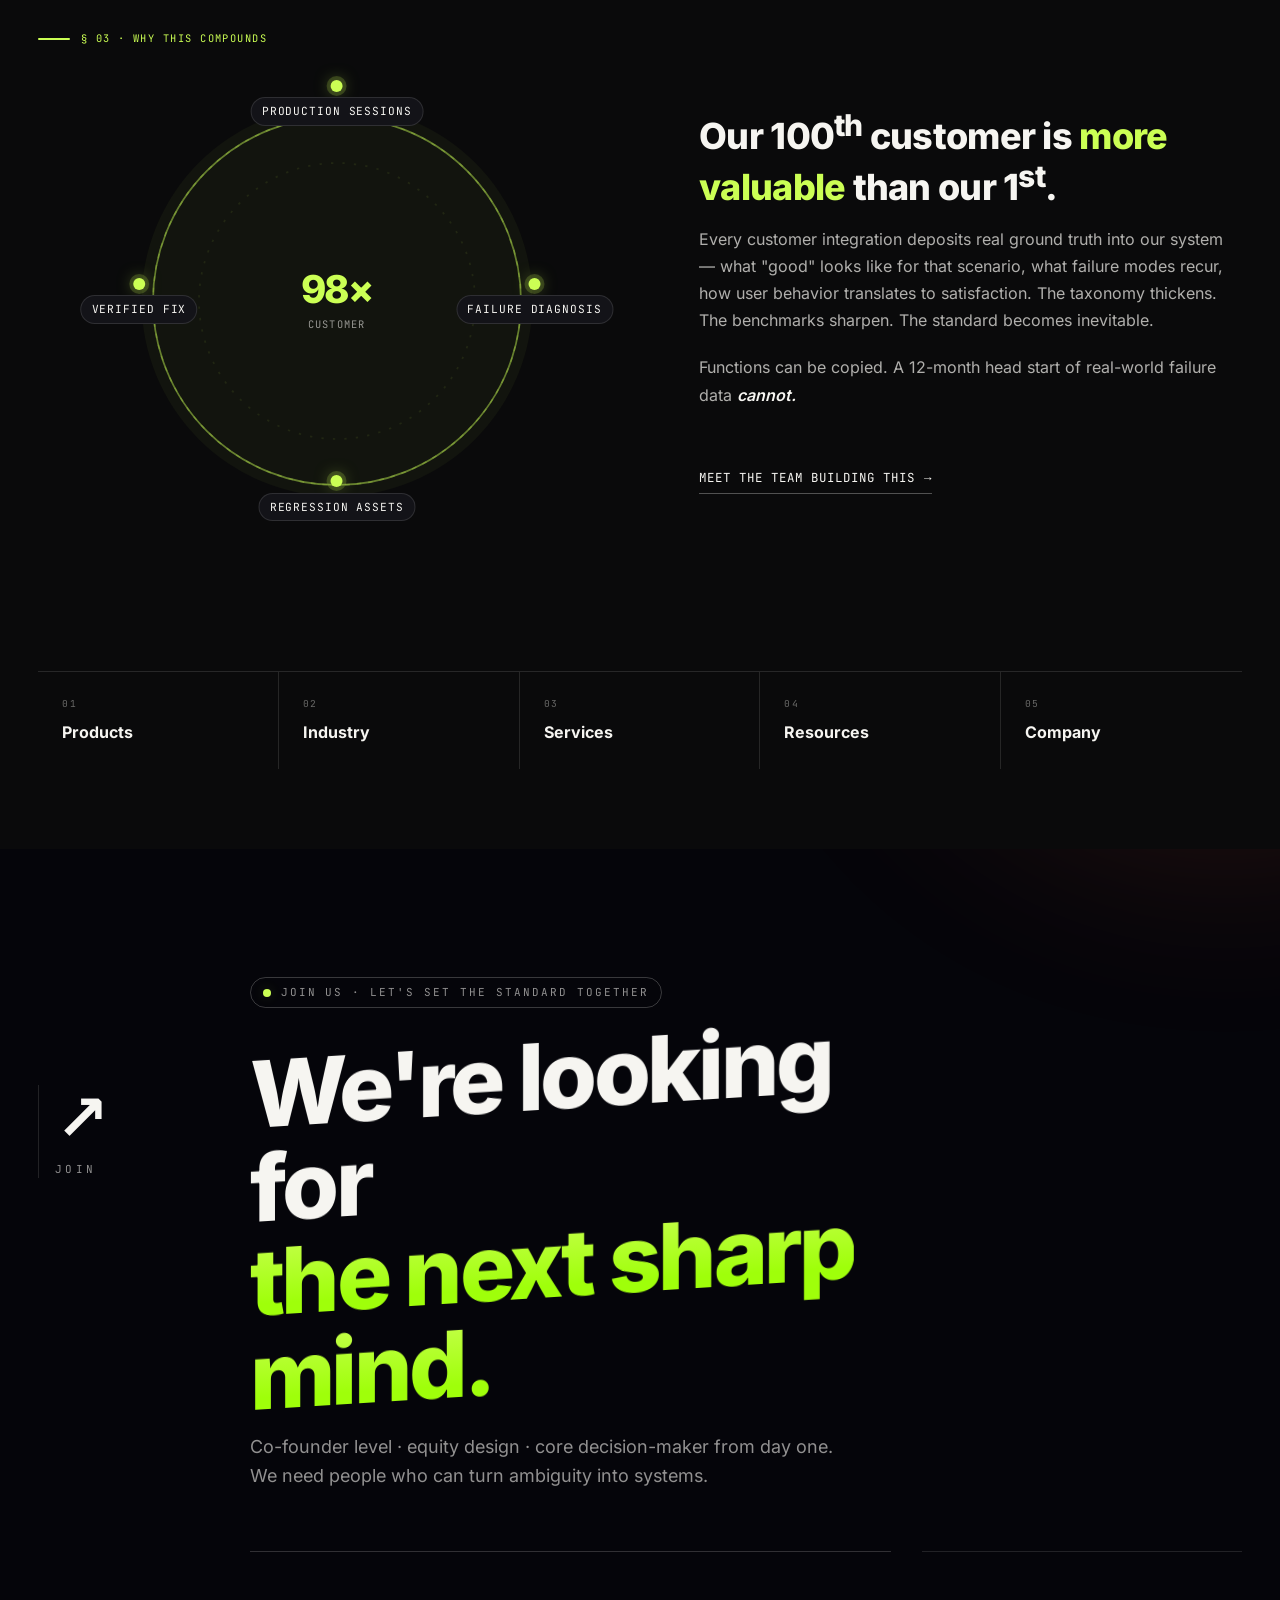
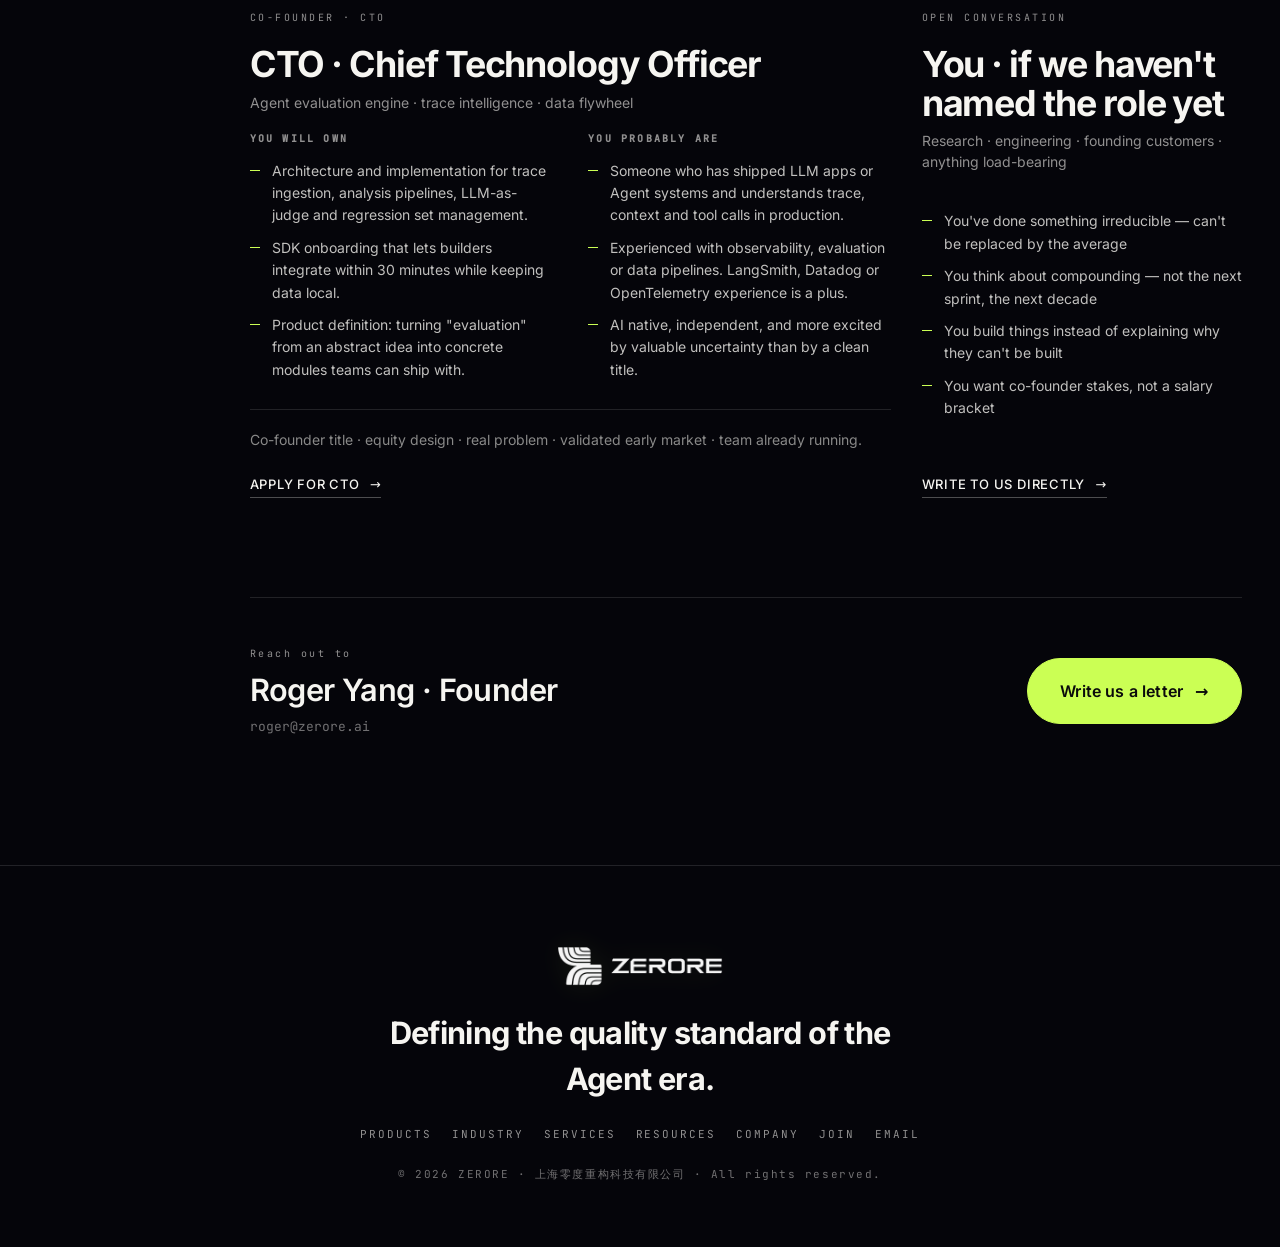
==== commit 722938cf: "Update footer company name" ====
--- a/index.html
+++ b/index.html
@@ -641,7 +641,7 @@
             <li><a href="#join"><span lang="en">Join</span><span lang="zh">加入</span></a></li>
             <li><a href="mailto:roger@zerore.ai">Email</a></li>
           </ul>
-          <p class="foot__copy">© 2026 ZERORE · 零度重构 · All rights reserved.</p>
+          <p class="foot__copy">© 2026 ZERORE · 上海零度重构科技有限公司 · All rights reserved.</p>
         </div>
       </footer>
     </main>
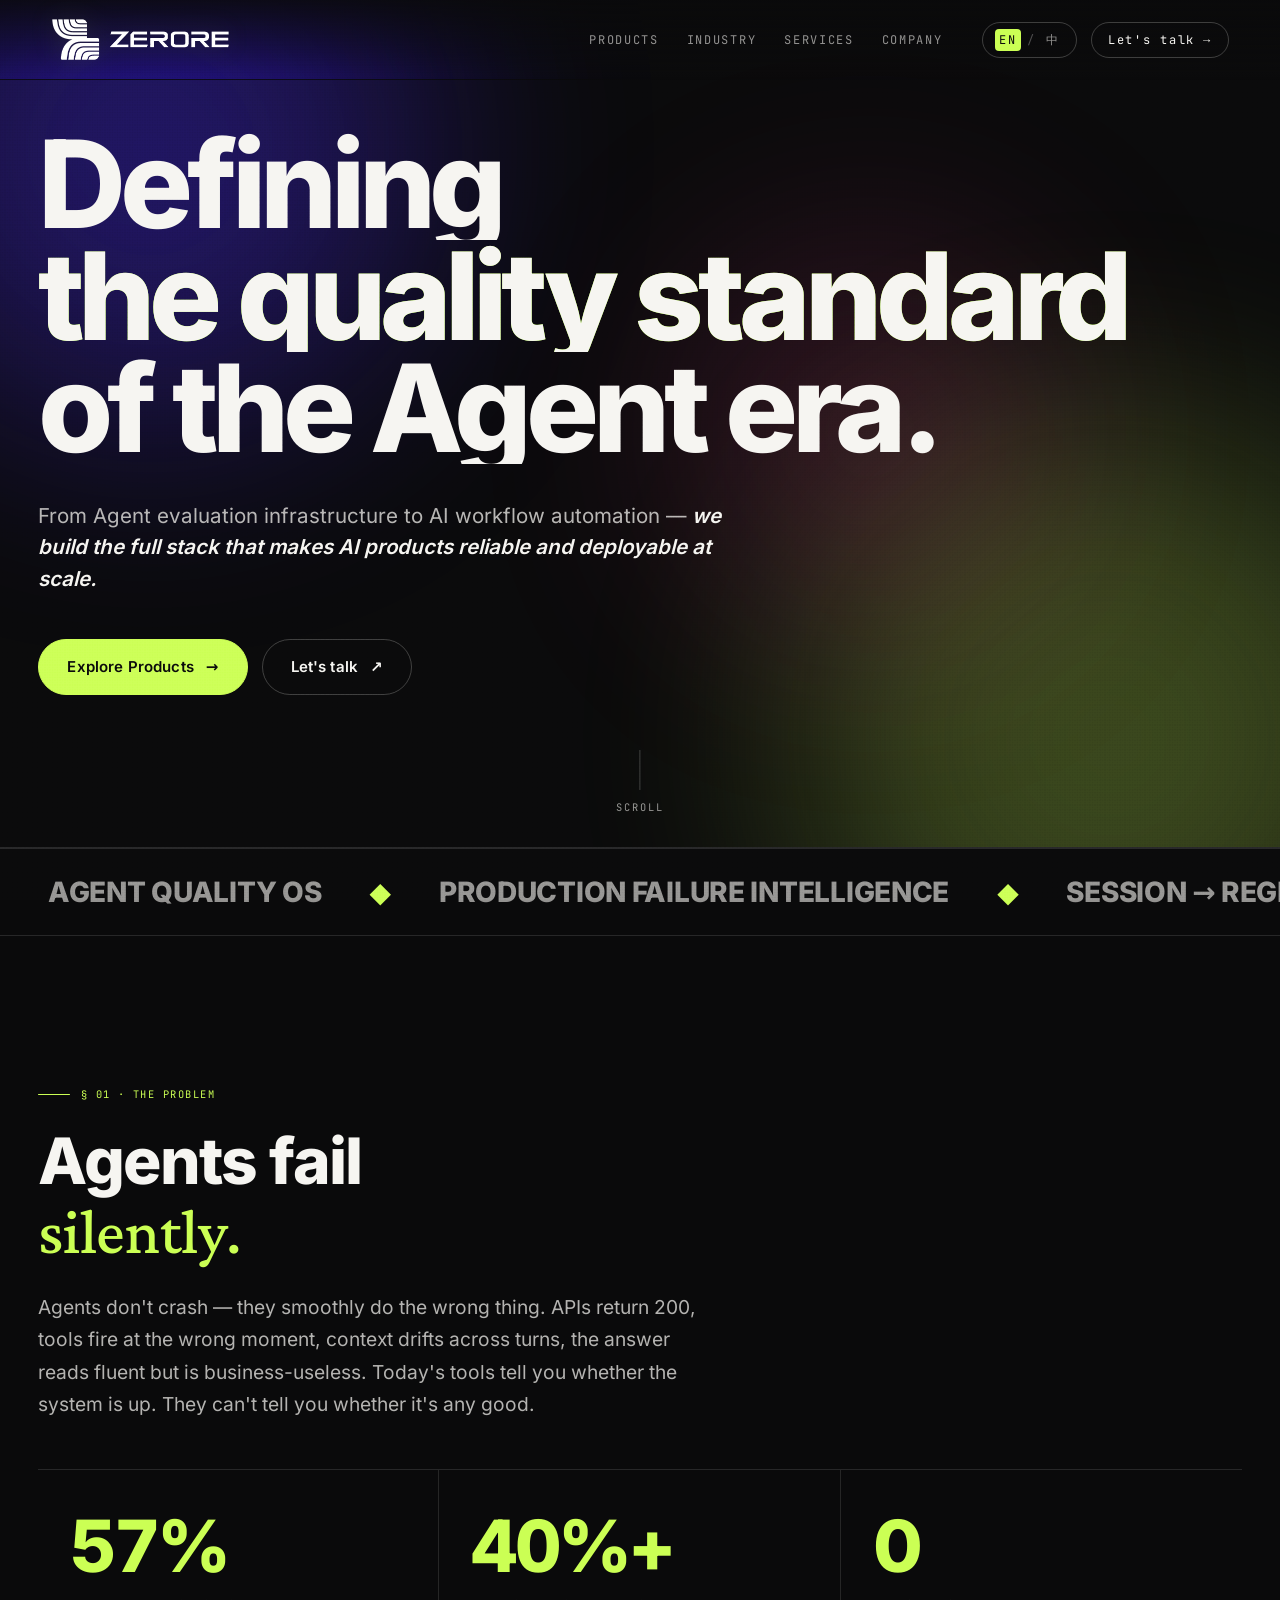
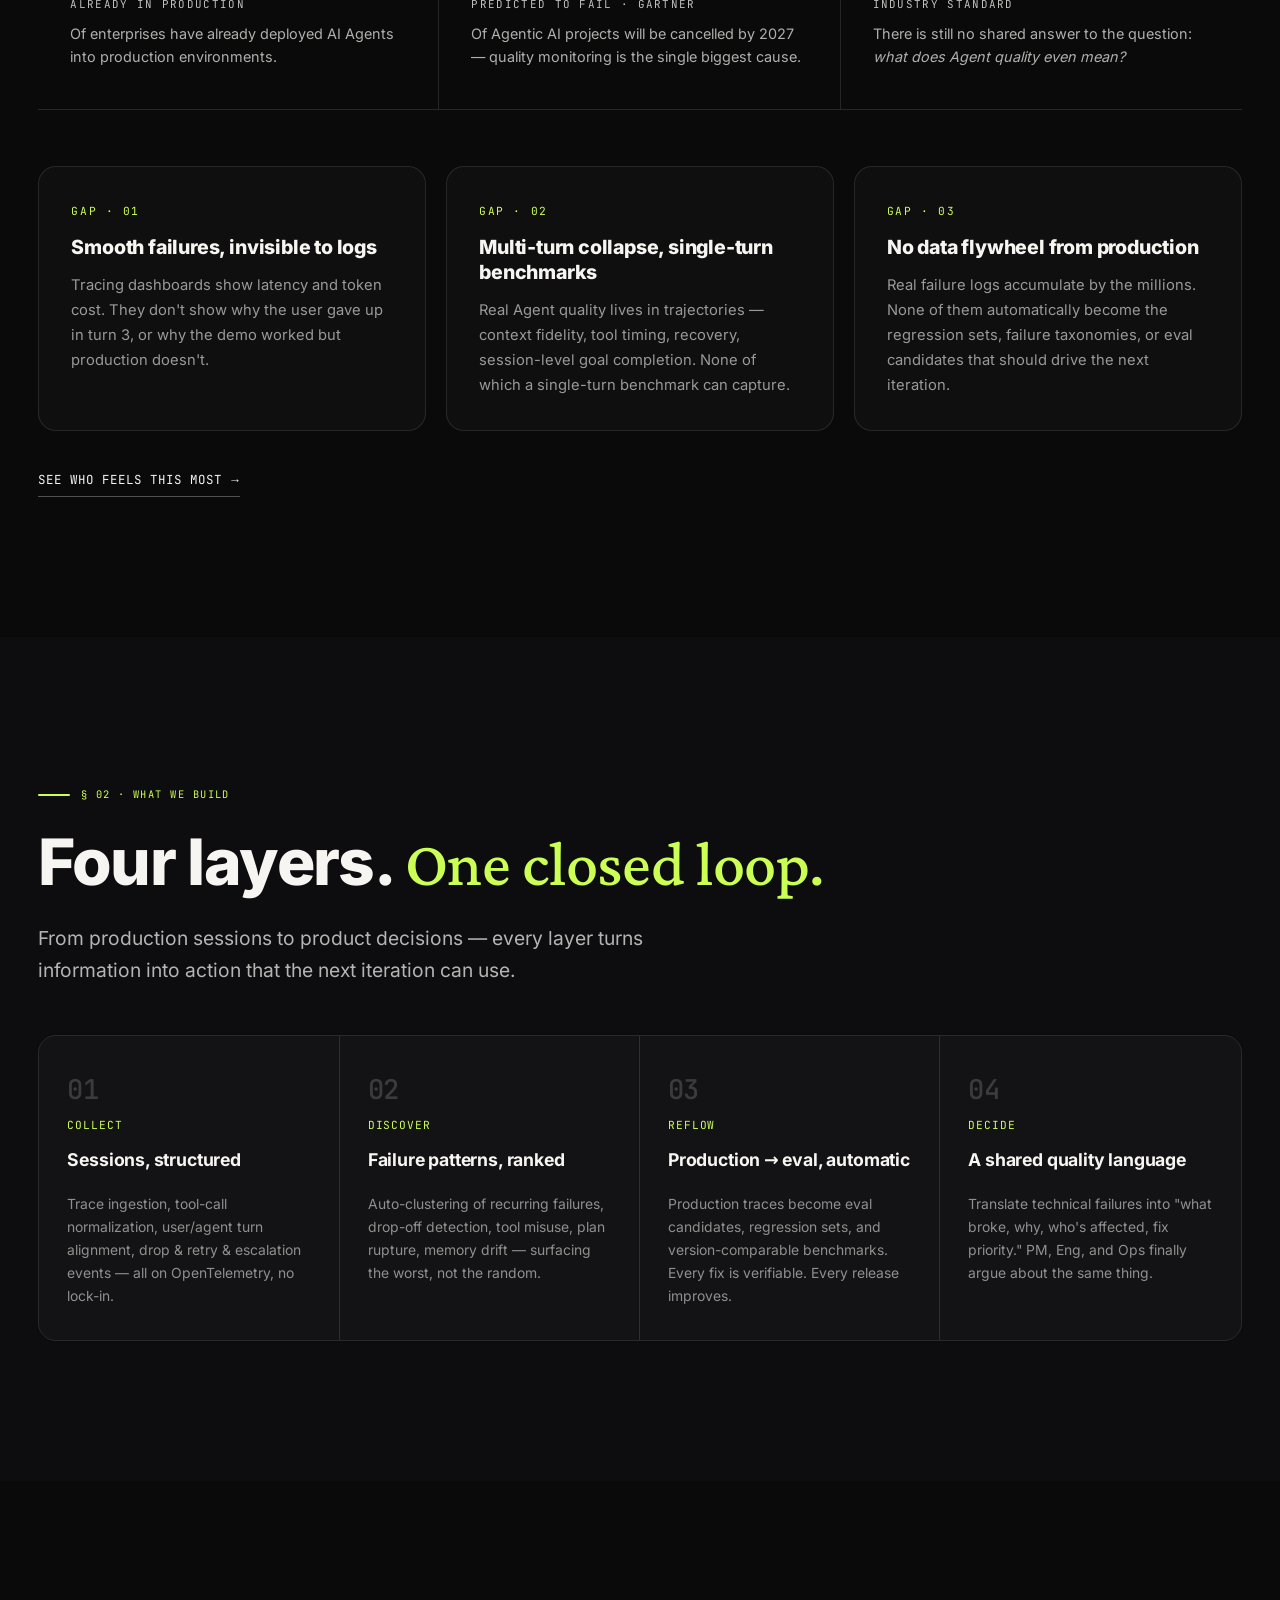
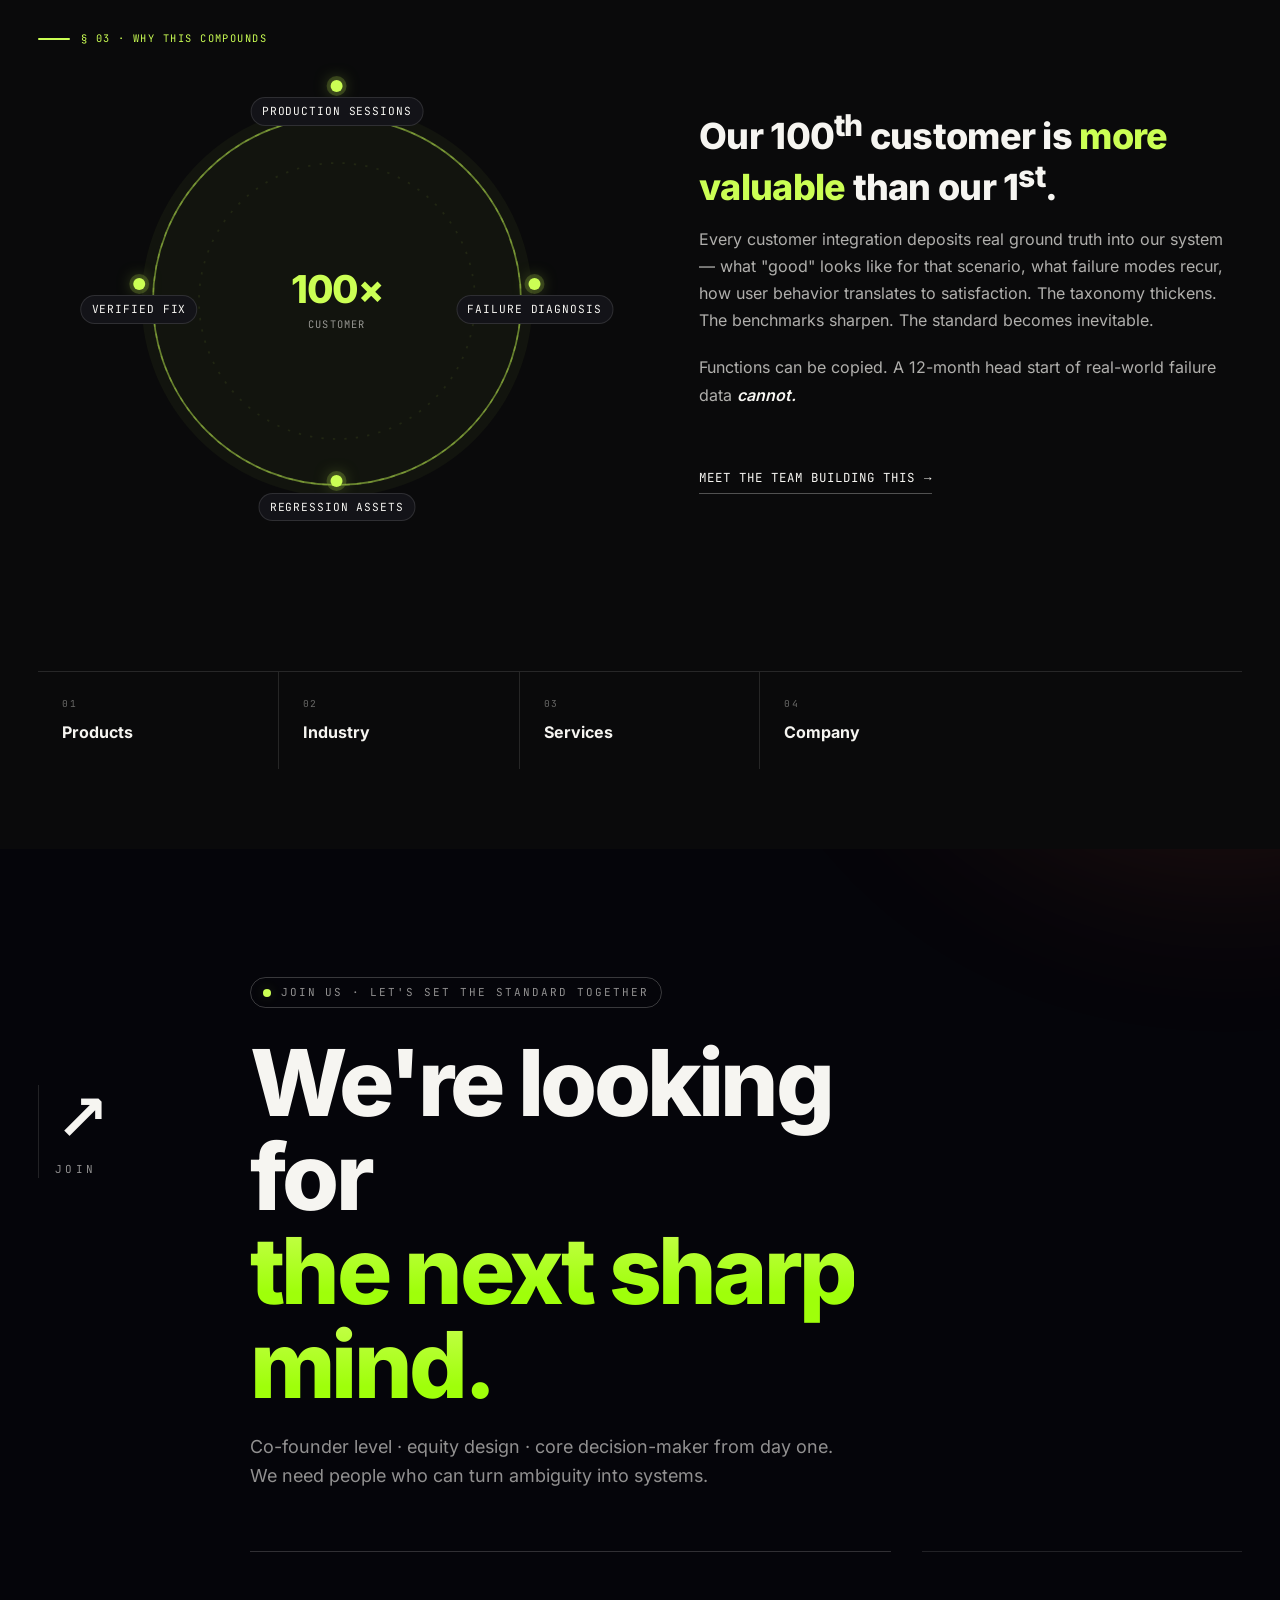
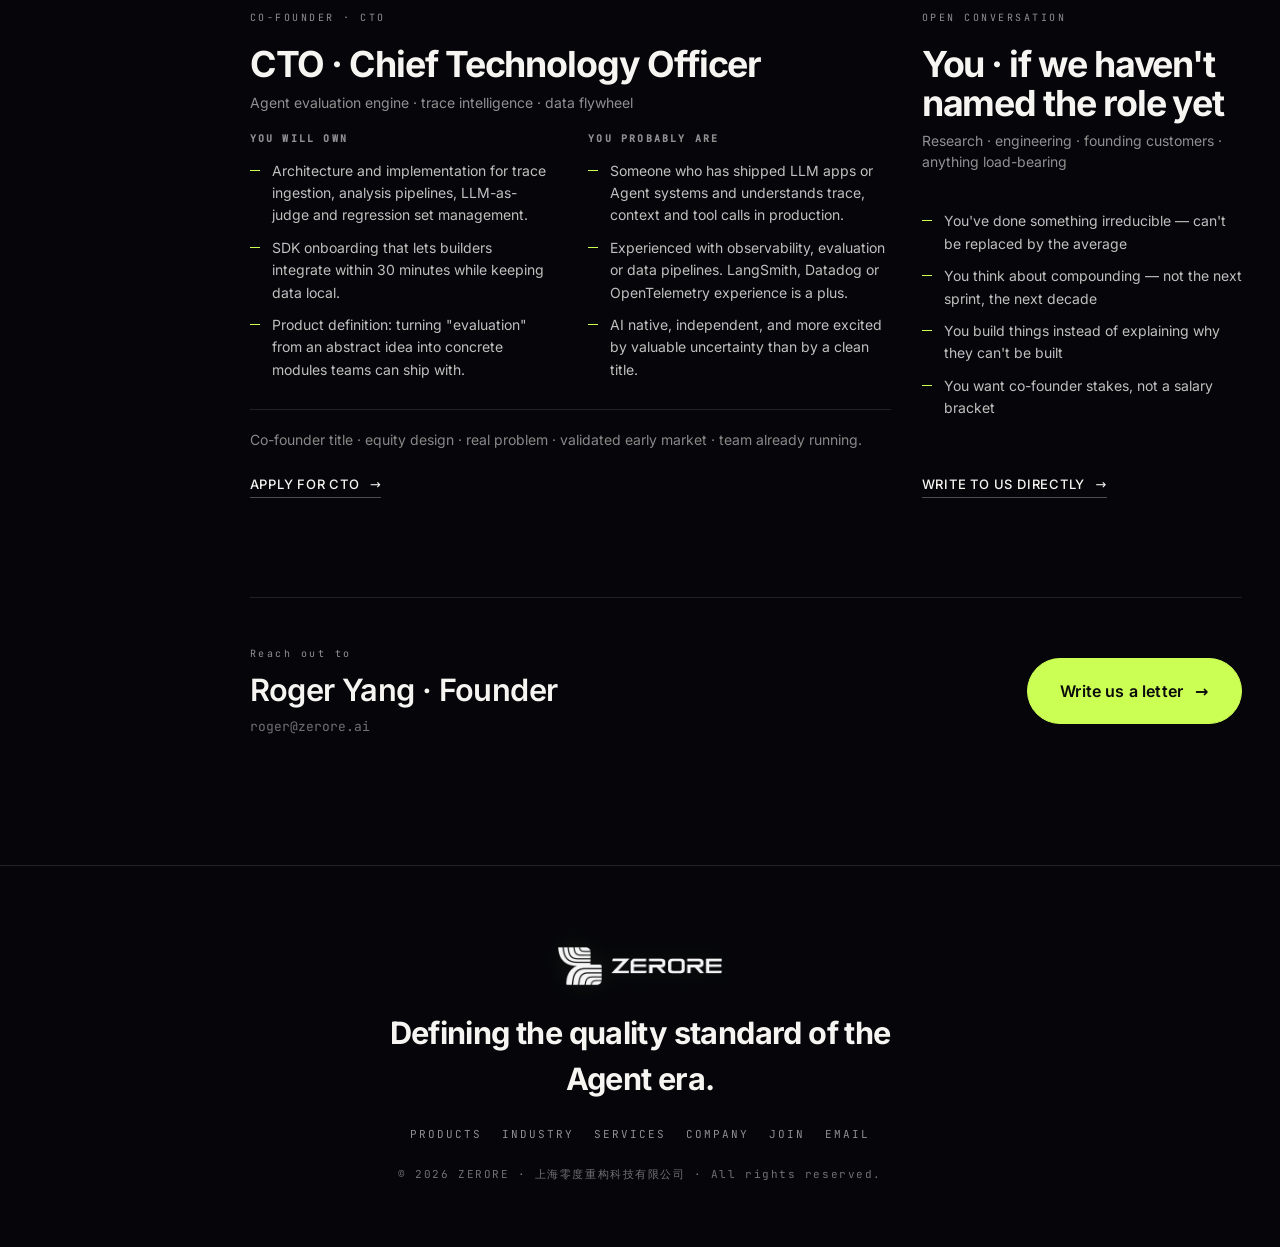
==== commit 156c7117: "Update site content and navigation" ====
--- a/index.html
+++ b/index.html
@@ -133,7 +133,6 @@
         <a href="products.html"><span lang="en">Products</span><span lang="zh">产品</span></a>
         <a href="industry.html"><span lang="en">Industry</span><span lang="zh">行业</span></a>
         <a href="services.html"><span lang="en">Services</span><span lang="zh">服务</span></a>
-        <a href="resources.html"><span lang="en">Resources</span><span lang="zh">资源</span></a>
         <a href="company.html"><span lang="en">Company</span><span lang="zh">公司</span></a>
       </nav>
       <div class="nav__right">
@@ -160,7 +159,7 @@
         </div>
 
         <div class="shell hero__shell">
-          <h1 class="hero__title" data-warp>
+          <h1 class="hero__title">
             <span lang="en" class="hero__en">
               <span class="hero__line"><span class="word" data-split>Defining</span></span>
               <span class="hero__line hero__line--accent"><span class="word" data-split>the quality standard</span></span>
@@ -229,7 +228,7 @@
             <span lang="en">§ 01 · THE PROBLEM</span>
             <span lang="zh">§ 01 · 问题</span>
           </p>
-          <h2 class="story__title reveal reveal--1" data-warp>
+          <h2 class="story__title reveal reveal--1">
             <span lang="en">Agents fail<br><em>silently.</em></span>
             <span lang="zh">Agent 正在<br><em>无声地失效。</em></span>
           </h2>
@@ -316,7 +315,7 @@
             <span lang="en">§ 02 · WHAT WE BUILD</span>
             <span lang="zh">§ 02 · 我们在构建</span>
           </p>
-          <h2 class="story__title reveal reveal--1" data-warp>
+          <h2 class="story__title reveal reveal--1">
             <span lang="en">Four layers. <em>One closed loop.</em></span>
             <span lang="zh">四层能力，<em>一个闭环。</em></span>
           </h2>
@@ -465,12 +464,8 @@
               <span class="quick-nav__num">03</span>
               <span class="quick-nav__name"><span lang="en">Services</span><span lang="zh">服务 →</span></span>
             </a>
-            <a href="resources.html">
+            <a href="company.html">
               <span class="quick-nav__num">04</span>
-              <span class="quick-nav__name"><span lang="en">Resources</span><span lang="zh">资源 →</span></span>
-            </a>
-            <a href="company.html">
-              <span class="quick-nav__num">05</span>
               <span class="quick-nav__name"><span lang="en">Company</span><span lang="zh">公司 →</span></span>
             </a>
           </div>
@@ -498,7 +493,7 @@
                 <span lang="en">Join us · let's set the standard together</span>
                 <span lang="zh">一起把标准做出来</span>
               </p>
-              <h2 class="section__title section__title--dark section__title--xl reveal reveal--1" data-warp>
+              <h2 class="section__title section__title--dark section__title--xl reveal reveal--1">
                 <span lang="en">
                   We're looking for<br>
                   <em>the next sharp mind.</em>
@@ -636,7 +631,6 @@
             <li><a href="products.html"><span lang="en">Products</span><span lang="zh">产品</span></a></li>
             <li><a href="industry.html"><span lang="en">Industry</span><span lang="zh">行业</span></a></li>
             <li><a href="services.html"><span lang="en">Services</span><span lang="zh">服务</span></a></li>
-            <li><a href="resources.html"><span lang="en">Resources</span><span lang="zh">资源</span></a></li>
             <li><a href="company.html"><span lang="en">Company</span><span lang="zh">公司</span></a></li>
             <li><a href="#join"><span lang="en">Join</span><span lang="zh">加入</span></a></li>
             <li><a href="mailto:roger@zerore.ai">Email</a></li>
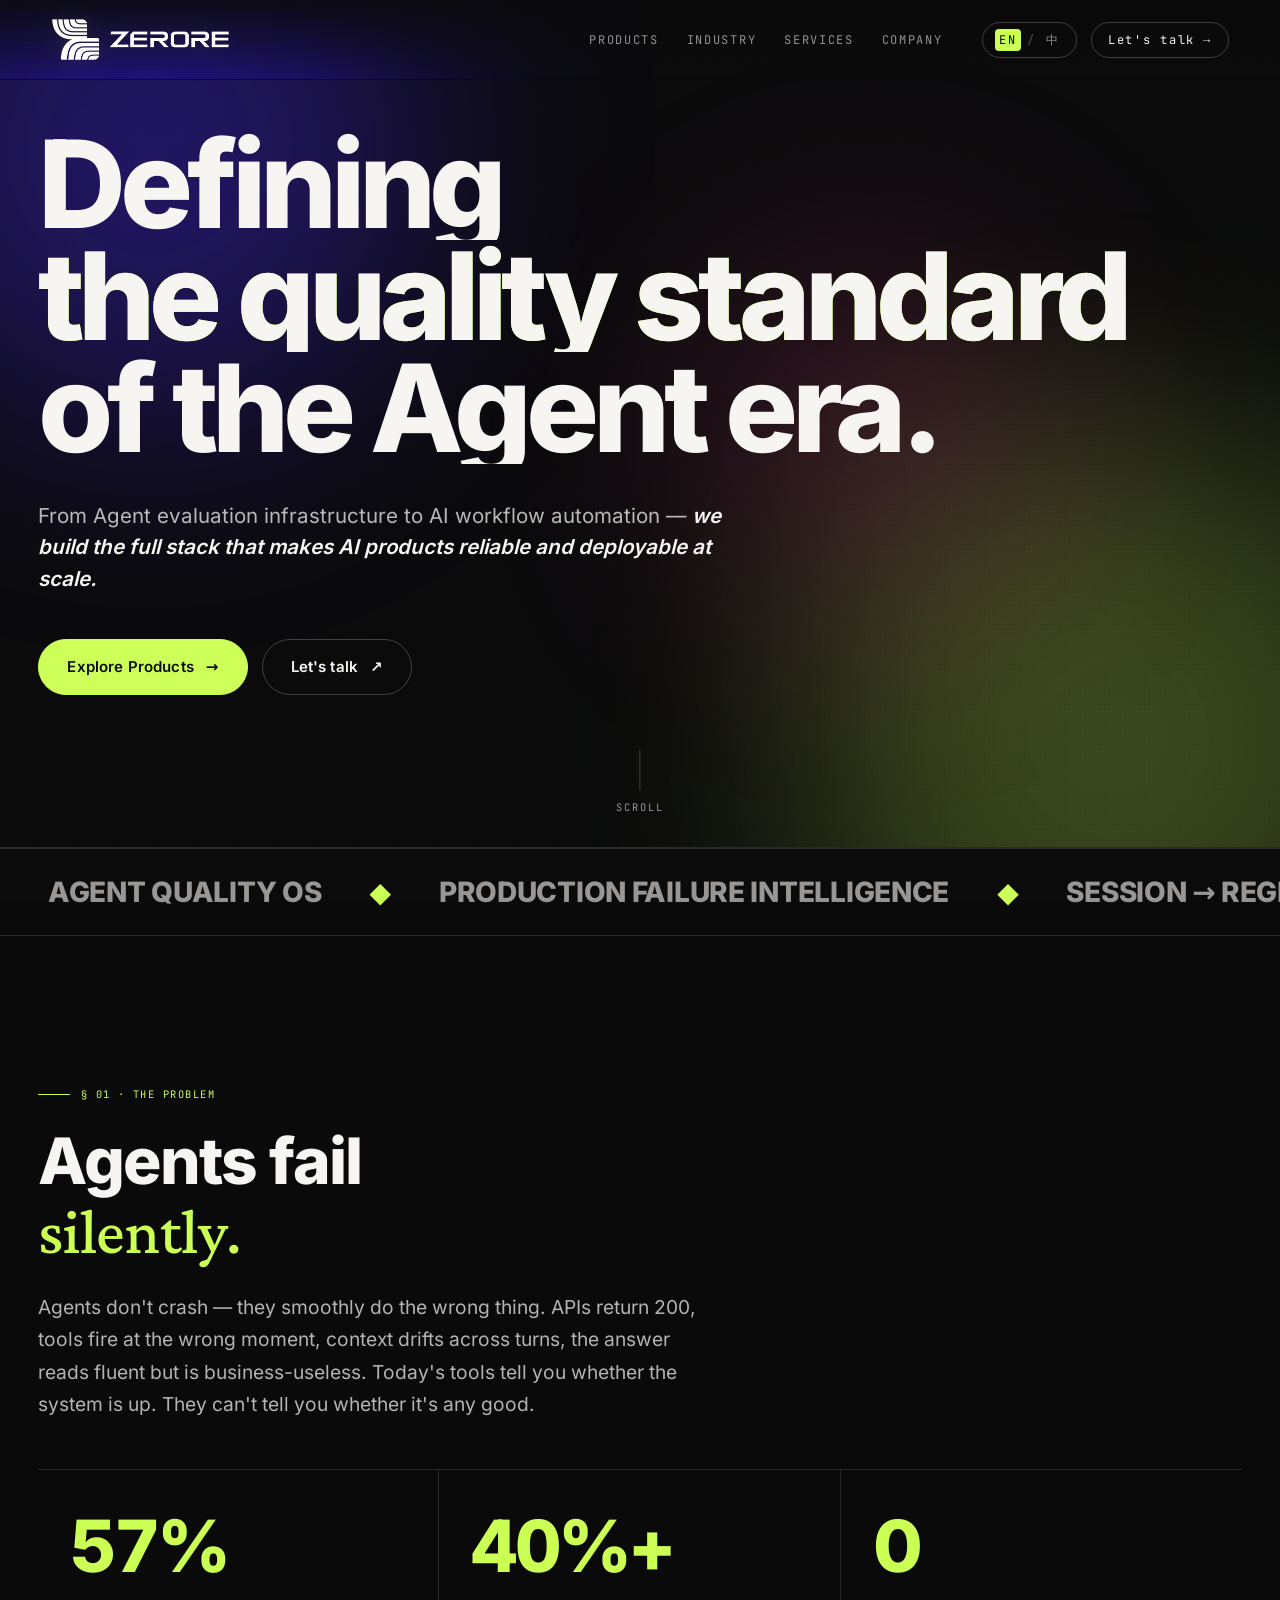
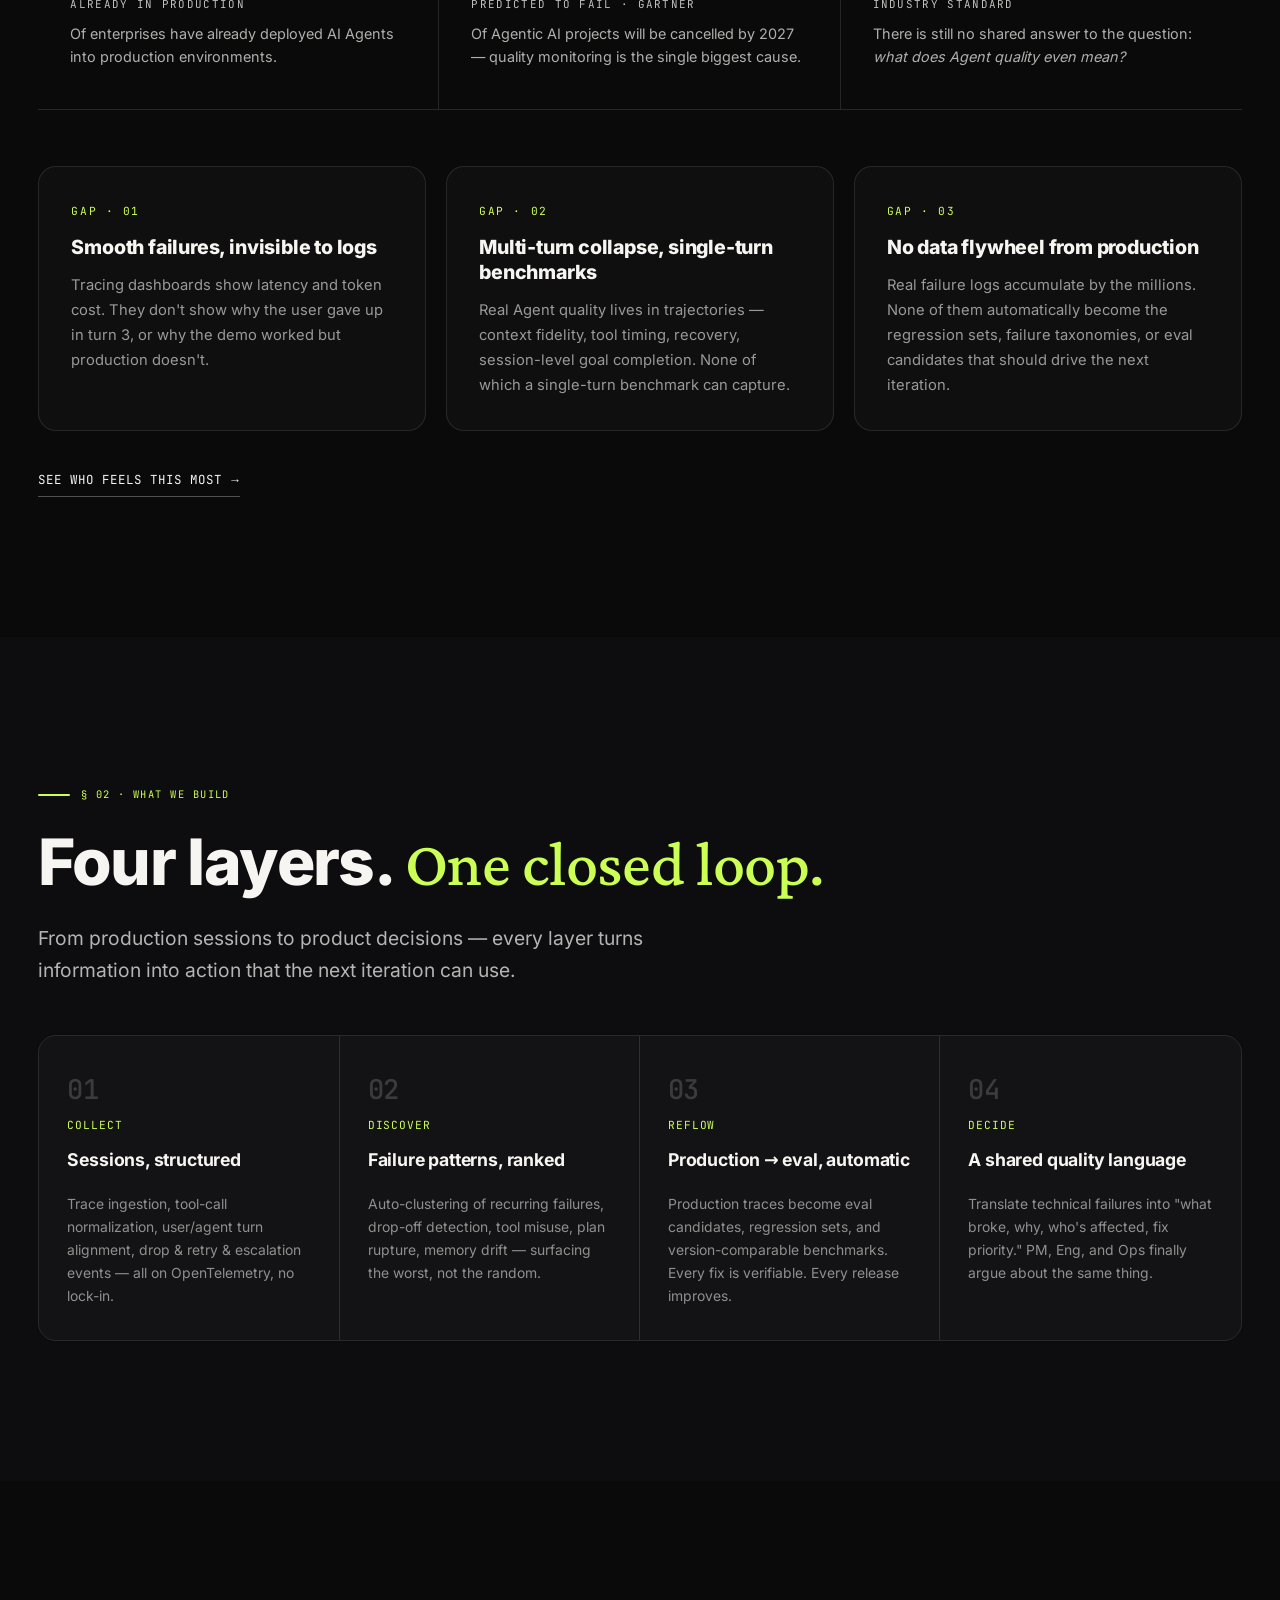
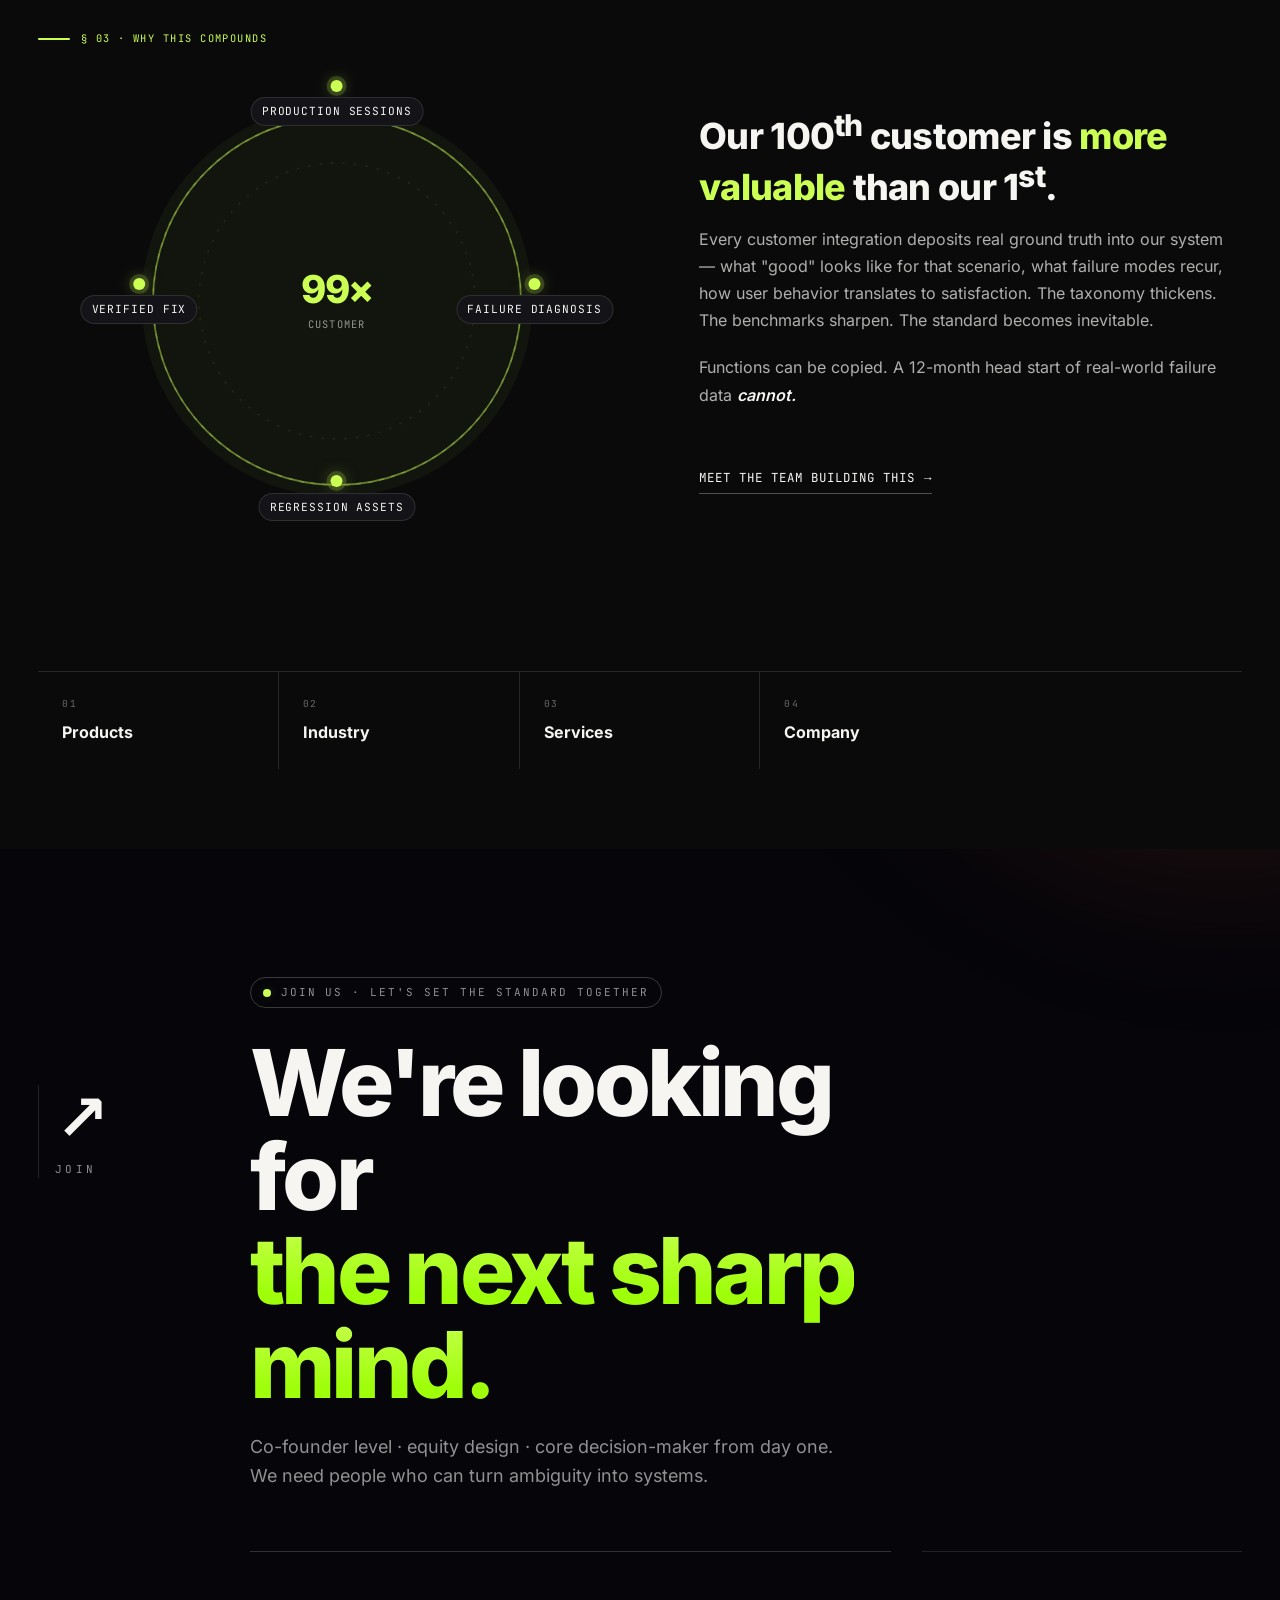
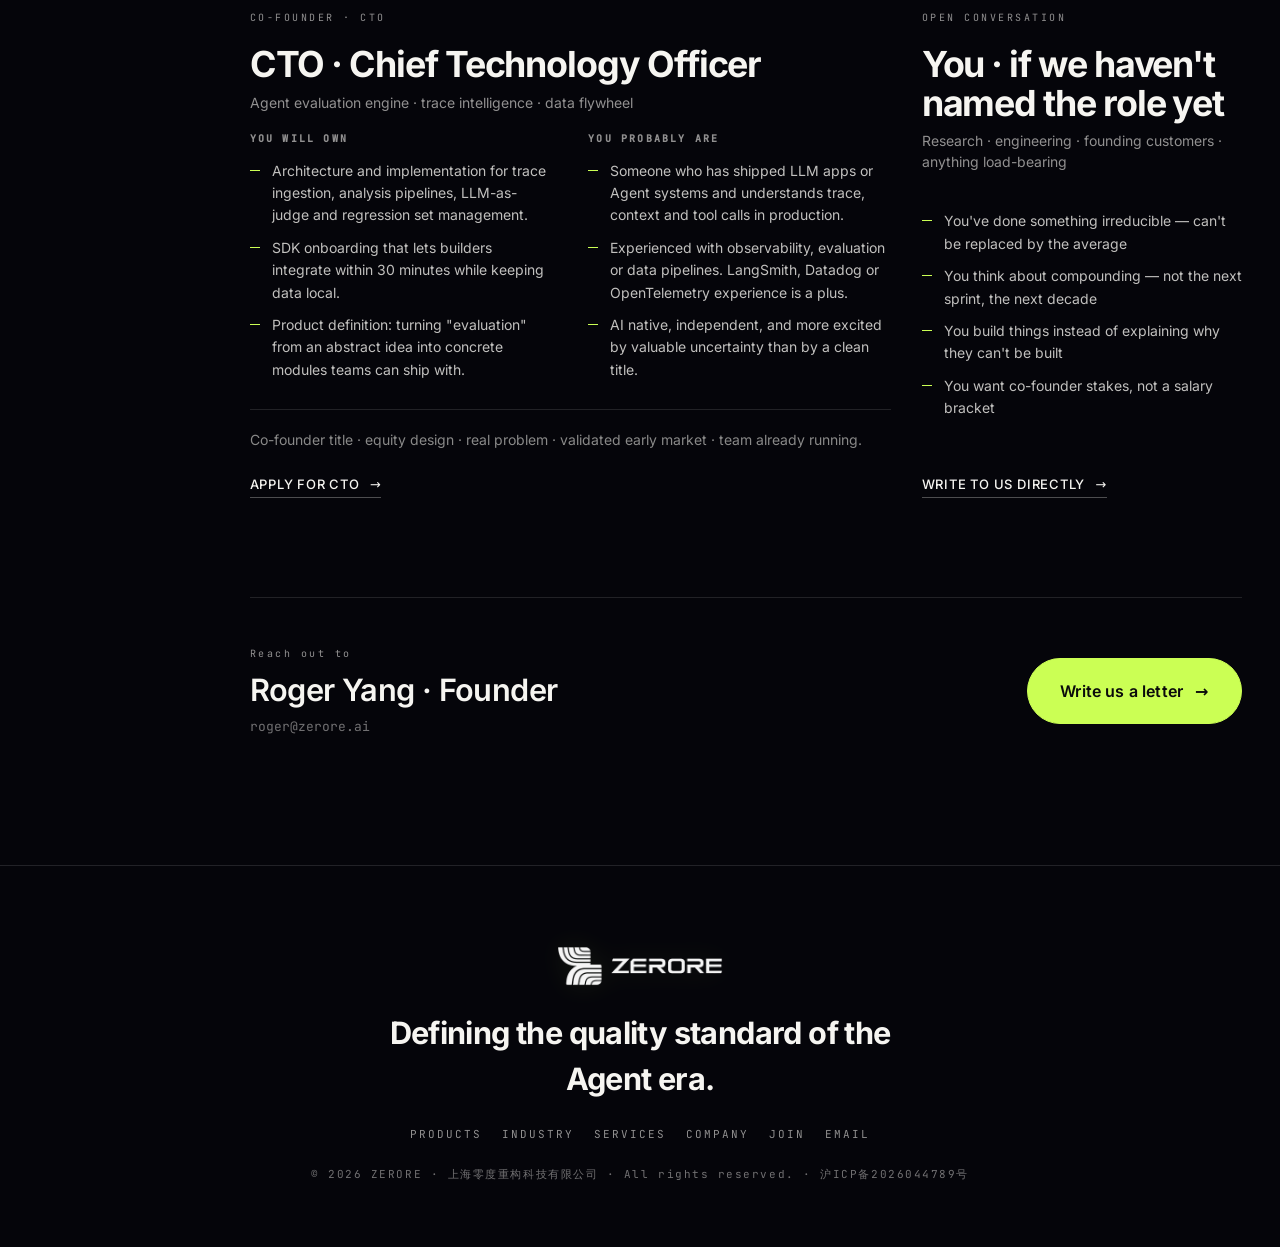
==== commit 8eece964: "[update] 添加网站ICP备案信息" ====
--- a/index.html
+++ b/index.html
@@ -635,7 +635,7 @@
             <li><a href="#join"><span lang="en">Join</span><span lang="zh">加入</span></a></li>
             <li><a href="mailto:roger@zerore.ai">Email</a></li>
           </ul>
-          <p class="foot__copy">© 2026 ZERORE · 上海零度重构科技有限公司 · All rights reserved.</p>
+          <p class="foot__copy">© 2026 ZERORE · 上海零度重构科技有限公司 · All rights reserved. · <a class="foot__icp" href="https://beian.miit.gov.cn/" target="_blank" rel="noopener noreferrer">沪ICP备2026044789号</a></p>
         </div>
       </footer>
     </main>
--- a/styles.css
+++ b/styles.css
@@ -2050,6 +2050,18 @@
   font-size: 11px;
   letter-spacing: 0.14em;
   color: rgba(246,245,241,0.45);
+}
+.foot__icp {
+  color: inherit;
+  text-decoration: none;
+  white-space: nowrap;
+  transition: color 180ms ease;
+}
+.foot__icp:hover,
+.foot__icp:focus-visible {
+  color: var(--lime);
+  text-decoration: underline;
+  text-underline-offset: 0.24em;
 }
 
 /* ───────── Accessibility: reduced motion ───────── */
--- a/styles.css
+++ b/styles.css
@@ -2050,6 +2050,18 @@
   font-size: 11px;
   letter-spacing: 0.14em;
   color: rgba(246,245,241,0.45);
+}
+.foot__icp {
+  color: inherit;
+  text-decoration: none;
+  white-space: nowrap;
+  transition: color 180ms ease;
+}
+.foot__icp:hover,
+.foot__icp:focus-visible {
+  color: var(--lime);
+  text-decoration: underline;
+  text-underline-offset: 0.24em;
 }
 
 /* ───────── Accessibility: reduced motion ───────── */
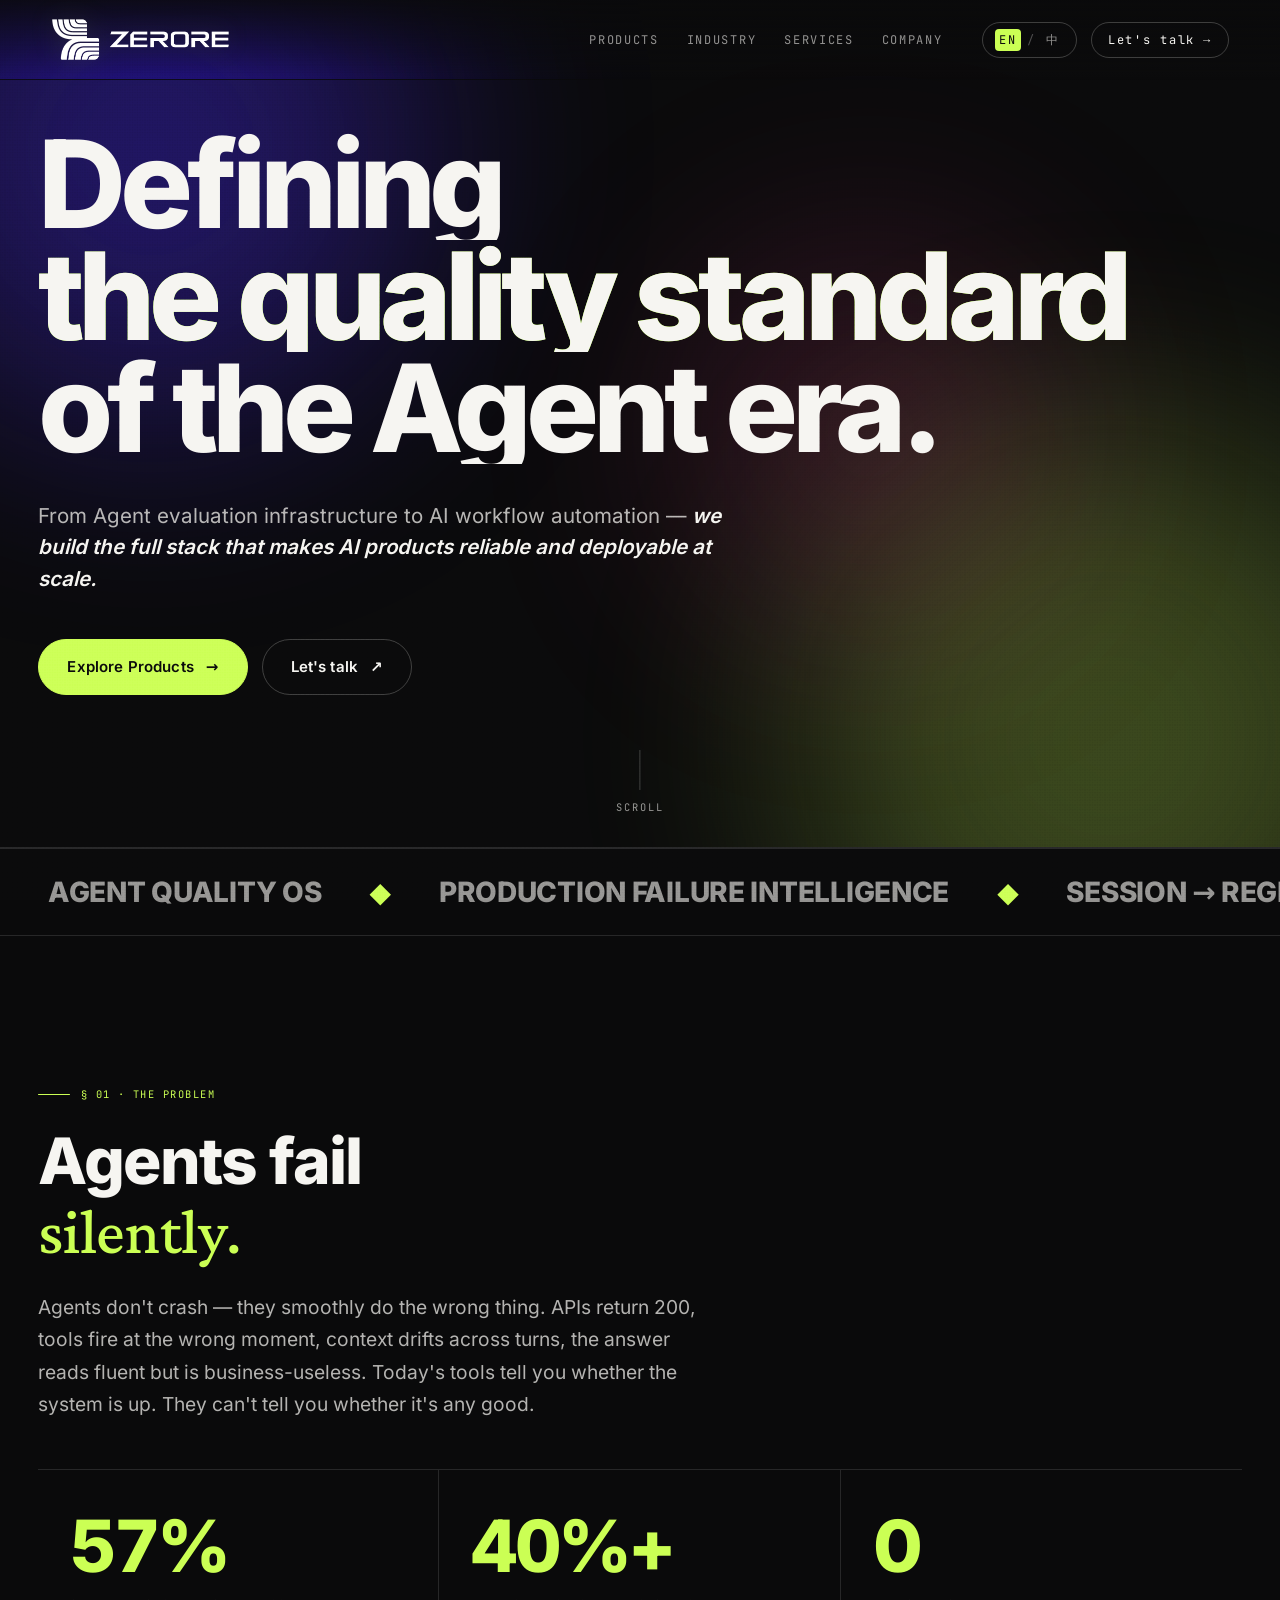
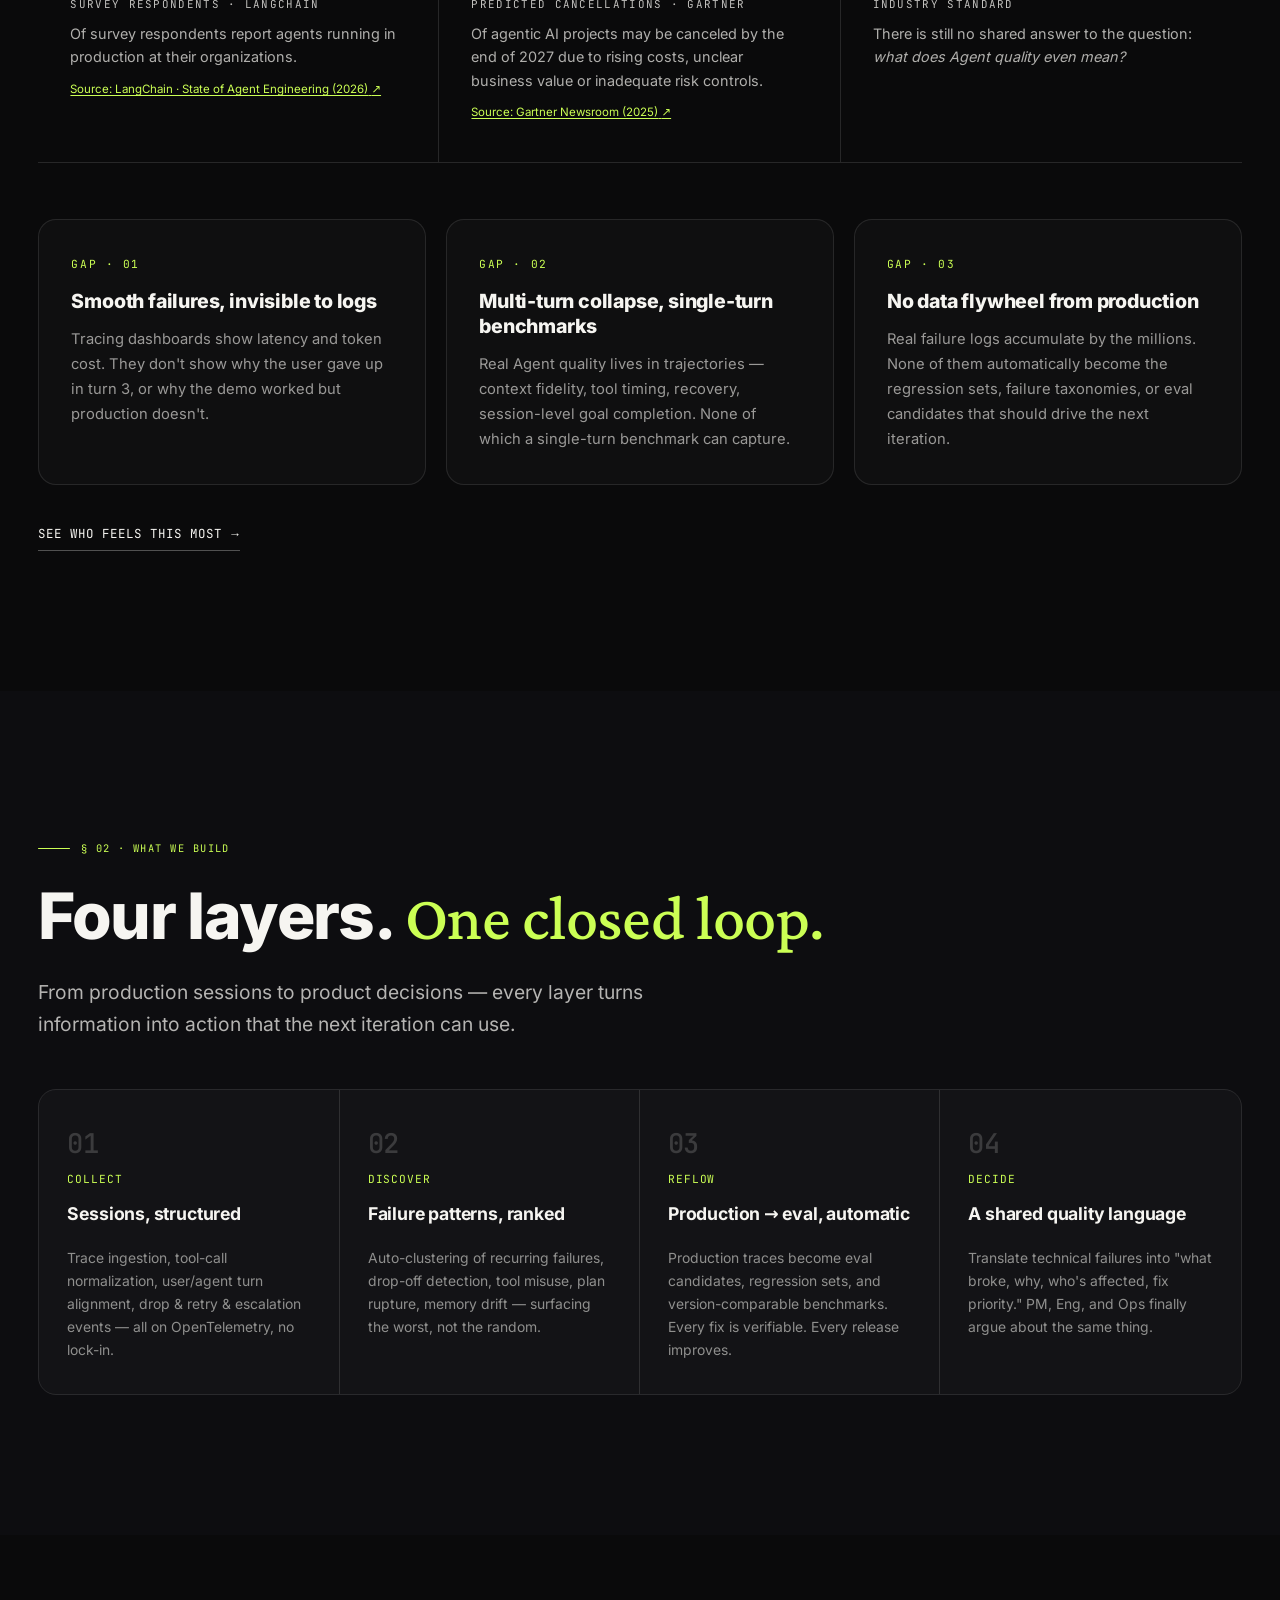
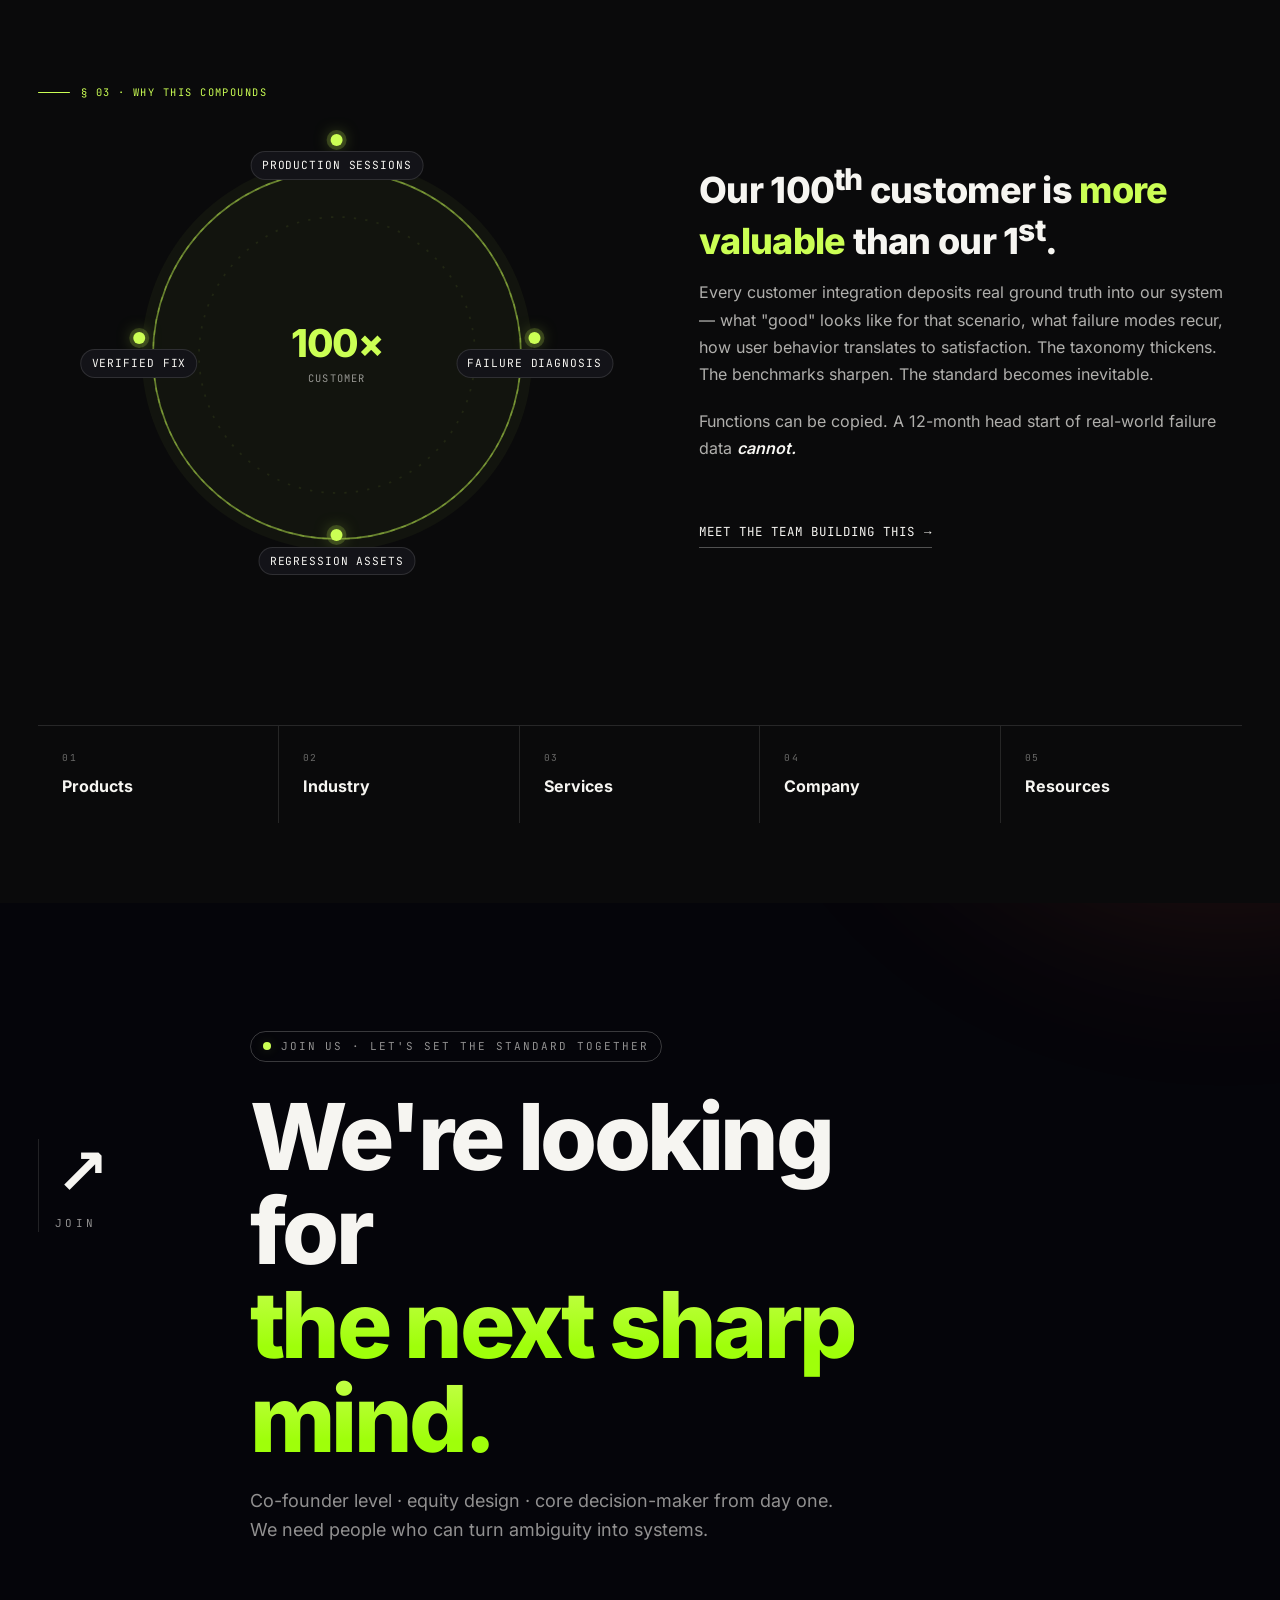
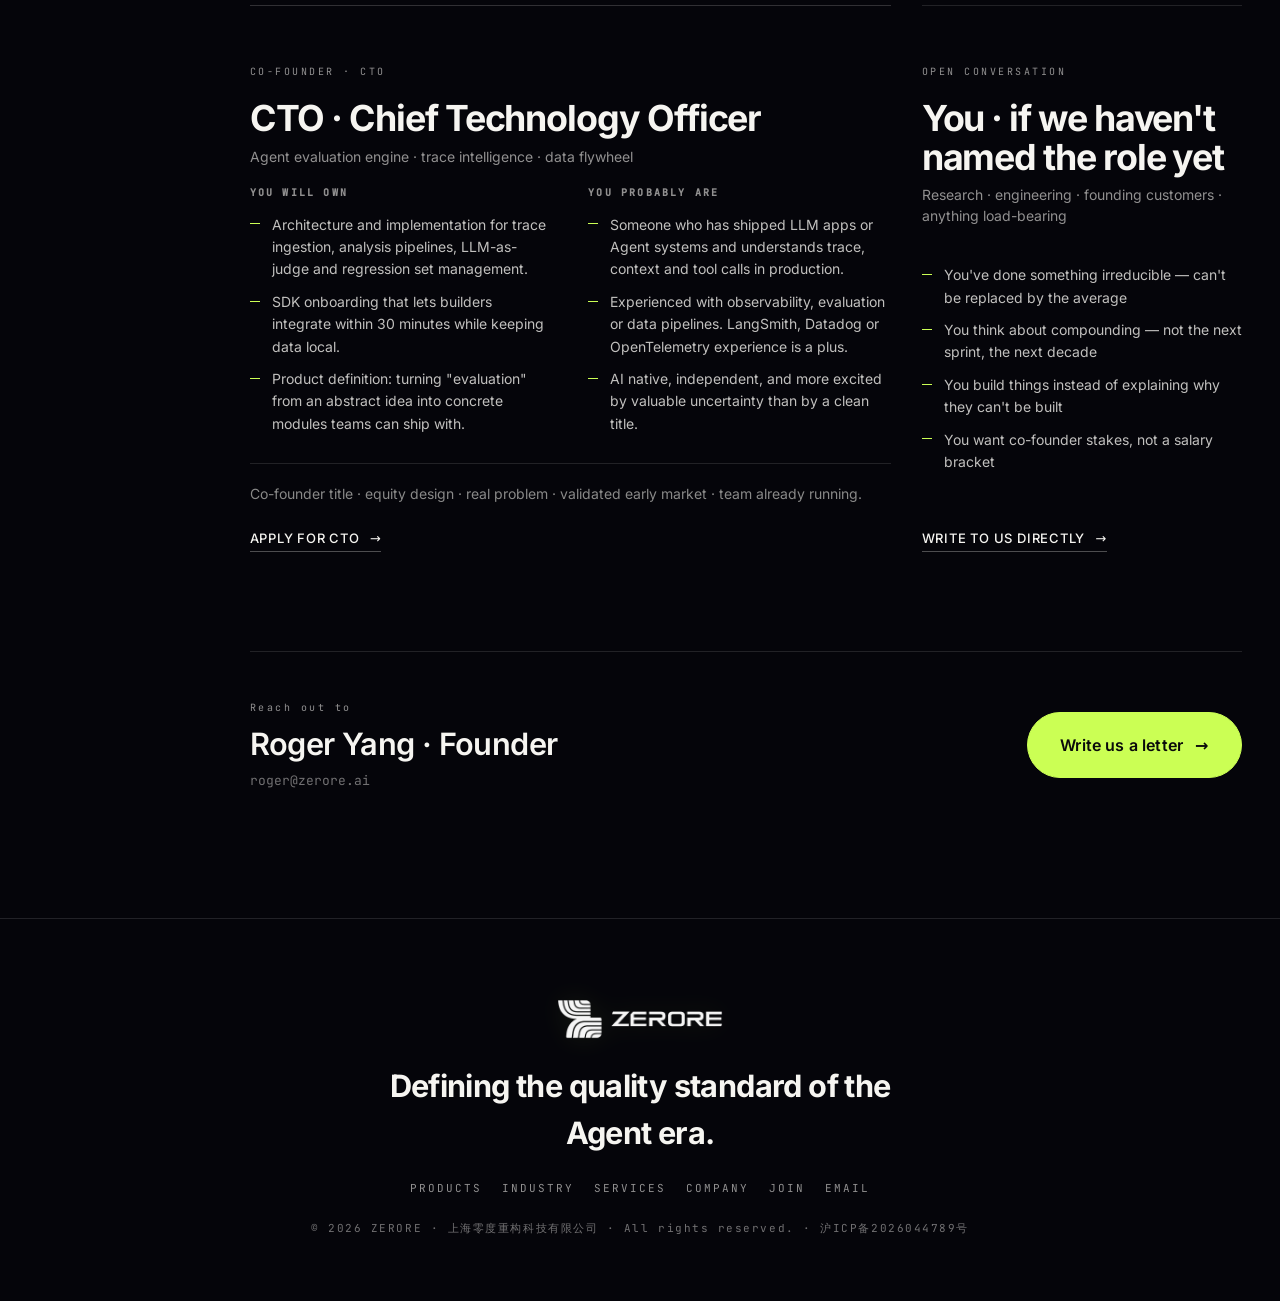
==== commit 4c37007d: "[update] 完善官网搜索与 AI 引用基础" ====
--- a/index.html
+++ b/index.html
@@ -82,16 +82,29 @@
         "@graph": [
           {
             "@type": "Organization",
+            "@id": "https://zerore.ai/#organization",
             "name": "ZERORE",
+            "legalName": "上海零度重构科技有限公司",
             "alternateName": "零度重构",
             "url": "https://zerore.ai/",
+            "logo": "https://zerore.ai/assets/favicon-512.png",
             "email": "roger@zerore.ai",
             "description": "AI-native Gen-Z studio defining the quality standard of the Agent era."
           },
           {
+            "@type": "WebSite",
+            "@id": "https://zerore.ai/#website",
+            "name": "ZERORE",
+            "alternateName": "零度重构",
+            "url": "https://zerore.ai/",
+            "publisher": { "@id": "https://zerore.ai/#organization" }
+          },
+          {
             "@type": "Product",
+            "@id": "https://zerore.ai/zeval.html#product",
             "name": "Zeval",
-            "brand": { "@type": "Brand", "name": "ZERORE" },
+            "url": "https://zerore.ai/zeval.html",
+            "brand": { "@id": "https://zerore.ai/#organization" },
             "description": "The quality operating system for Agent product teams."
           }
         ]
@@ -240,19 +253,21 @@
           <div class="stats-banner reveal reveal--2">
             <div class="stat-cell">
               <span class="stat-cell__num"><em><span class="counter" data-counter-target="57" data-counter-suffix="%">0%</span></em></span>
-              <span class="stat-cell__label"><span lang="en">Already in production</span><span lang="zh">已部署生产</span></span>
+              <span class="stat-cell__label"><span lang="en">Survey respondents · LangChain</span><span lang="zh">调查受访者 · LangChain</span></span>
               <p class="stat-cell__body">
-                <span lang="en">Of enterprises have already deployed AI Agents into production environments.</span>
-                <span lang="zh">企业已将 AI Agent 部署至真实生产环境。</span>
-              </p>
+                <span lang="en">Of survey respondents report agents running in production at their organizations.</span>
+                <span lang="zh">的受访者表示其所在组织已有 Agent 在生产环境运行。</span>
+              </p>
+              <a class="stat-cell__source" href="https://www.langchain.com/state-of-agent-engineering" target="_blank" rel="noopener noreferrer"><span lang="en">Source: LangChain · State of Agent Engineering (2026)</span><span lang="zh">来源：LangChain《State of Agent Engineering》（2026）</span> <span aria-hidden="true">↗</span></a>
             </div>
             <div class="stat-cell">
               <span class="stat-cell__num"><em><span class="counter" data-counter-target="40" data-counter-suffix="%+">0%+</span></em></span>
-              <span class="stat-cell__label"><span lang="en">Predicted to fail · Gartner</span><span lang="zh">预计失败 · Gartner</span></span>
+              <span class="stat-cell__label"><span lang="en">Predicted cancellations · Gartner</span><span lang="zh">预计取消项目 · Gartner</span></span>
               <p class="stat-cell__body">
-                <span lang="en">Of Agentic AI projects will be cancelled by 2027 — quality monitoring is the single biggest cause.</span>
-                <span lang="zh">的 Agentic AI 项目将于 2027 年前因质量监控缺失被叫停。</span>
-              </p>
+                <span lang="en">Of agentic AI projects may be canceled by the end of 2027 due to rising costs, unclear business value or inadequate risk controls.</span>
+                <span lang="zh">的 Agentic AI 项目或将在 2027 年底前因成本攀升、商业价值不明或风险控制不足被取消。</span>
+              </p>
+              <a class="stat-cell__source" href="https://www.gartner.com/en/newsroom/press-releases/2025-06-25-gartner-predicts-over-40-percent-of-agentic-ai-projects-will-be-canceled-by-end-of-2027" target="_blank" rel="noopener noreferrer"><span lang="en">Source: Gartner Newsroom (2025)</span><span lang="zh">来源：Gartner 新闻稿（2025）</span> <span aria-hidden="true">↗</span></a>
             </div>
             <div class="stat-cell">
               <span class="stat-cell__num"><em>0</em></span>
@@ -467,6 +482,10 @@
             <a href="company.html">
               <span class="quick-nav__num">04</span>
               <span class="quick-nav__name"><span lang="en">Company</span><span lang="zh">公司 →</span></span>
+            </a>
+            <a href="resources.html">
+              <span class="quick-nav__num">05</span>
+              <span class="quick-nav__name"><span lang="en">Resources</span><span lang="zh">资源 →</span></span>
             </a>
           </div>
         </div>
--- a/styles.css
+++ b/styles.css
@@ -2394,6 +2394,16 @@
   line-height: 1.6;
   margin: 0;
 }
+.stat-cell__source {
+  display: inline-block;
+  margin-top: .8rem;
+  color: var(--lime);
+  font-size: .72rem;
+  line-height: 1.5;
+  text-decoration: underline;
+  text-underline-offset: .2em;
+}
+.stat-cell__source:hover { color: var(--paper-100); }
 
 /* ─── Gap / problem cards ─── */
 .gaps-grid {
--- a/styles.css
+++ b/styles.css
@@ -2394,6 +2394,16 @@
   line-height: 1.6;
   margin: 0;
 }
+.stat-cell__source {
+  display: inline-block;
+  margin-top: .8rem;
+  color: var(--lime);
+  font-size: .72rem;
+  line-height: 1.5;
+  text-decoration: underline;
+  text-underline-offset: .2em;
+}
+.stat-cell__source:hover { color: var(--paper-100); }
 
 /* ─── Gap / problem cards ─── */
 .gaps-grid {
